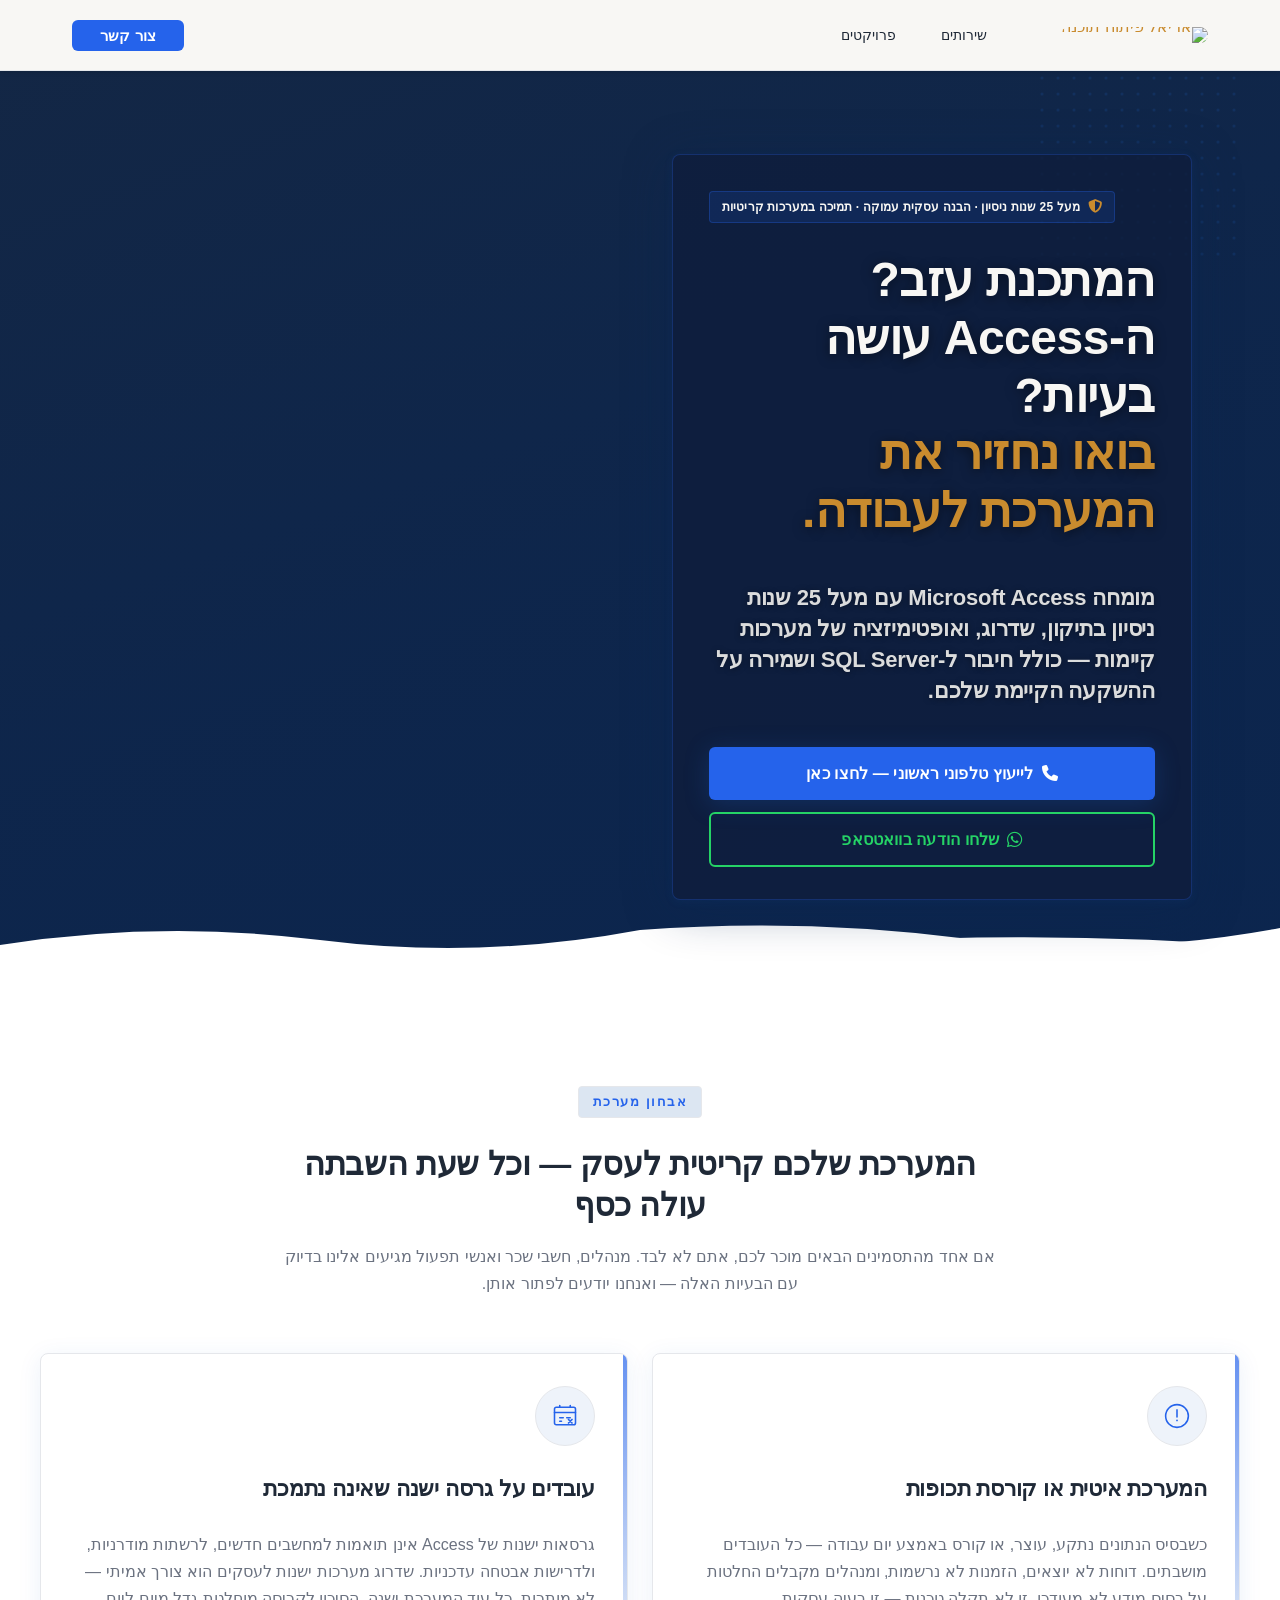
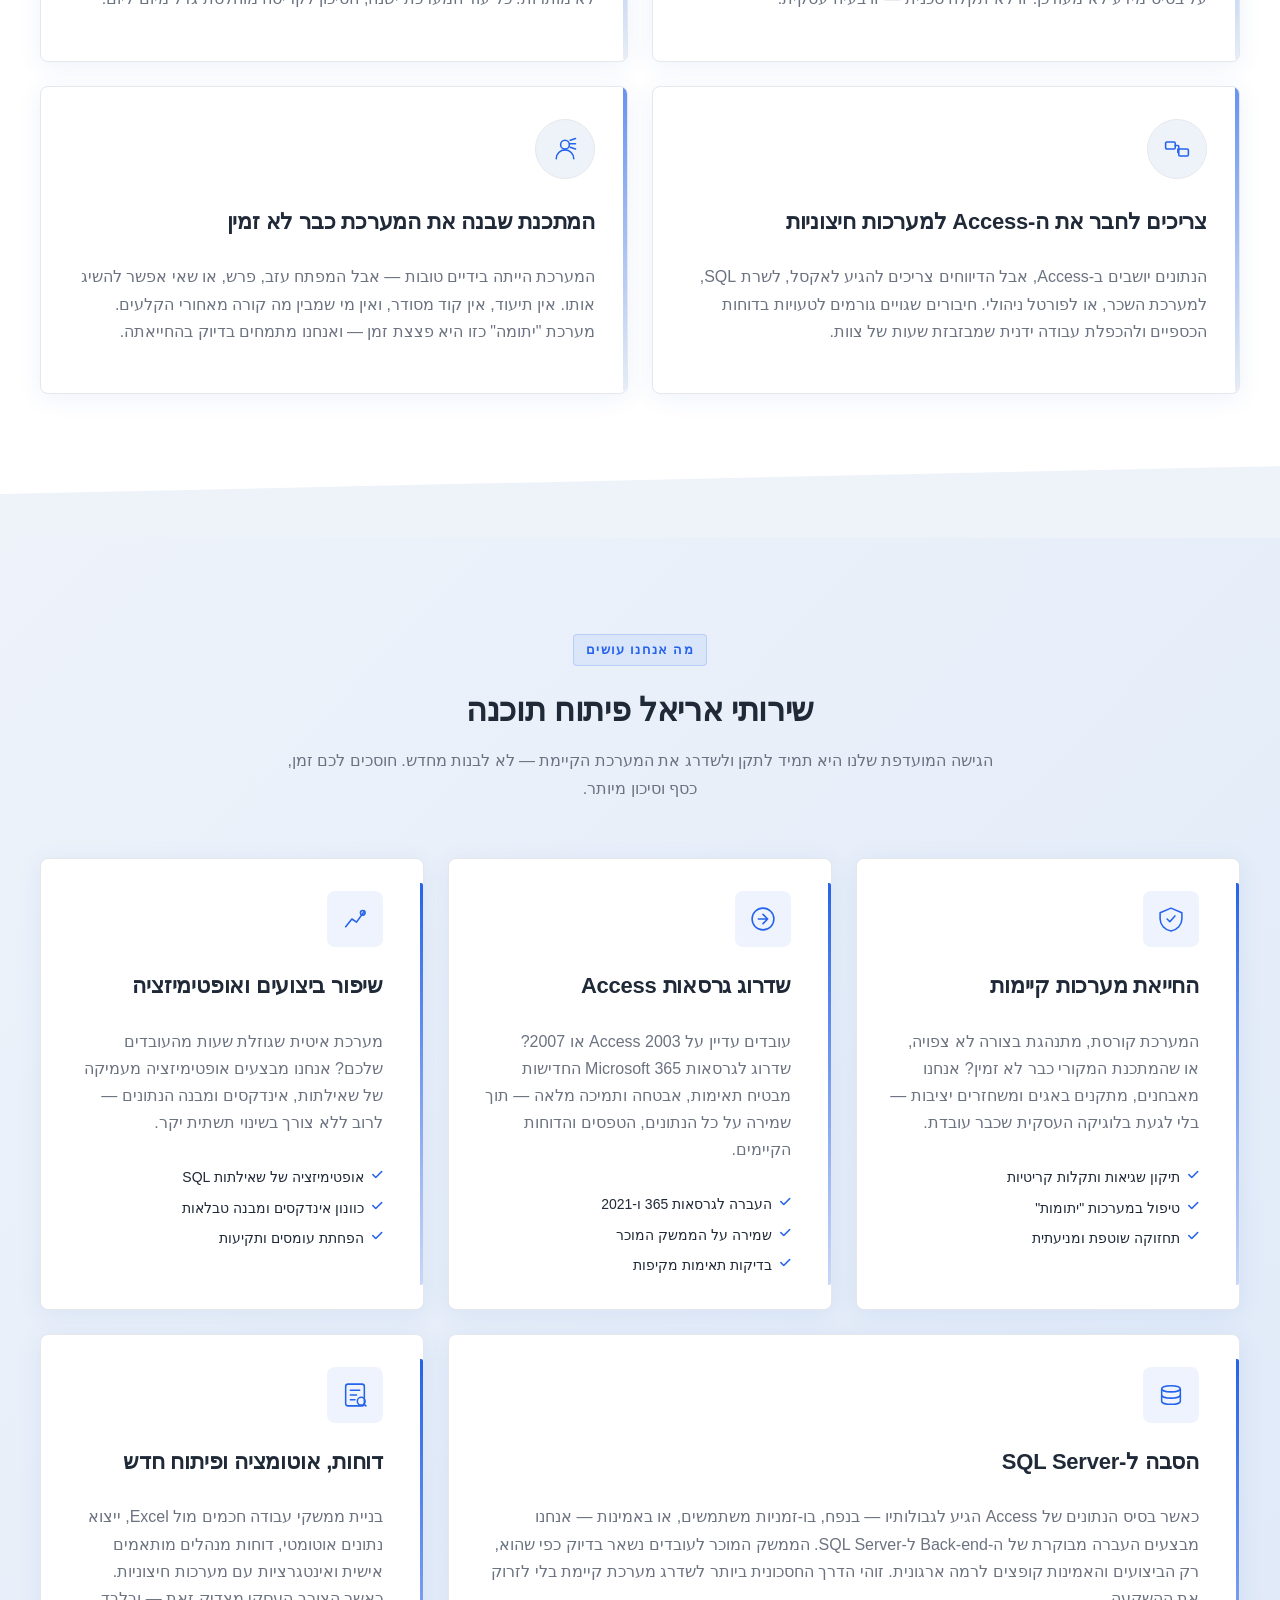
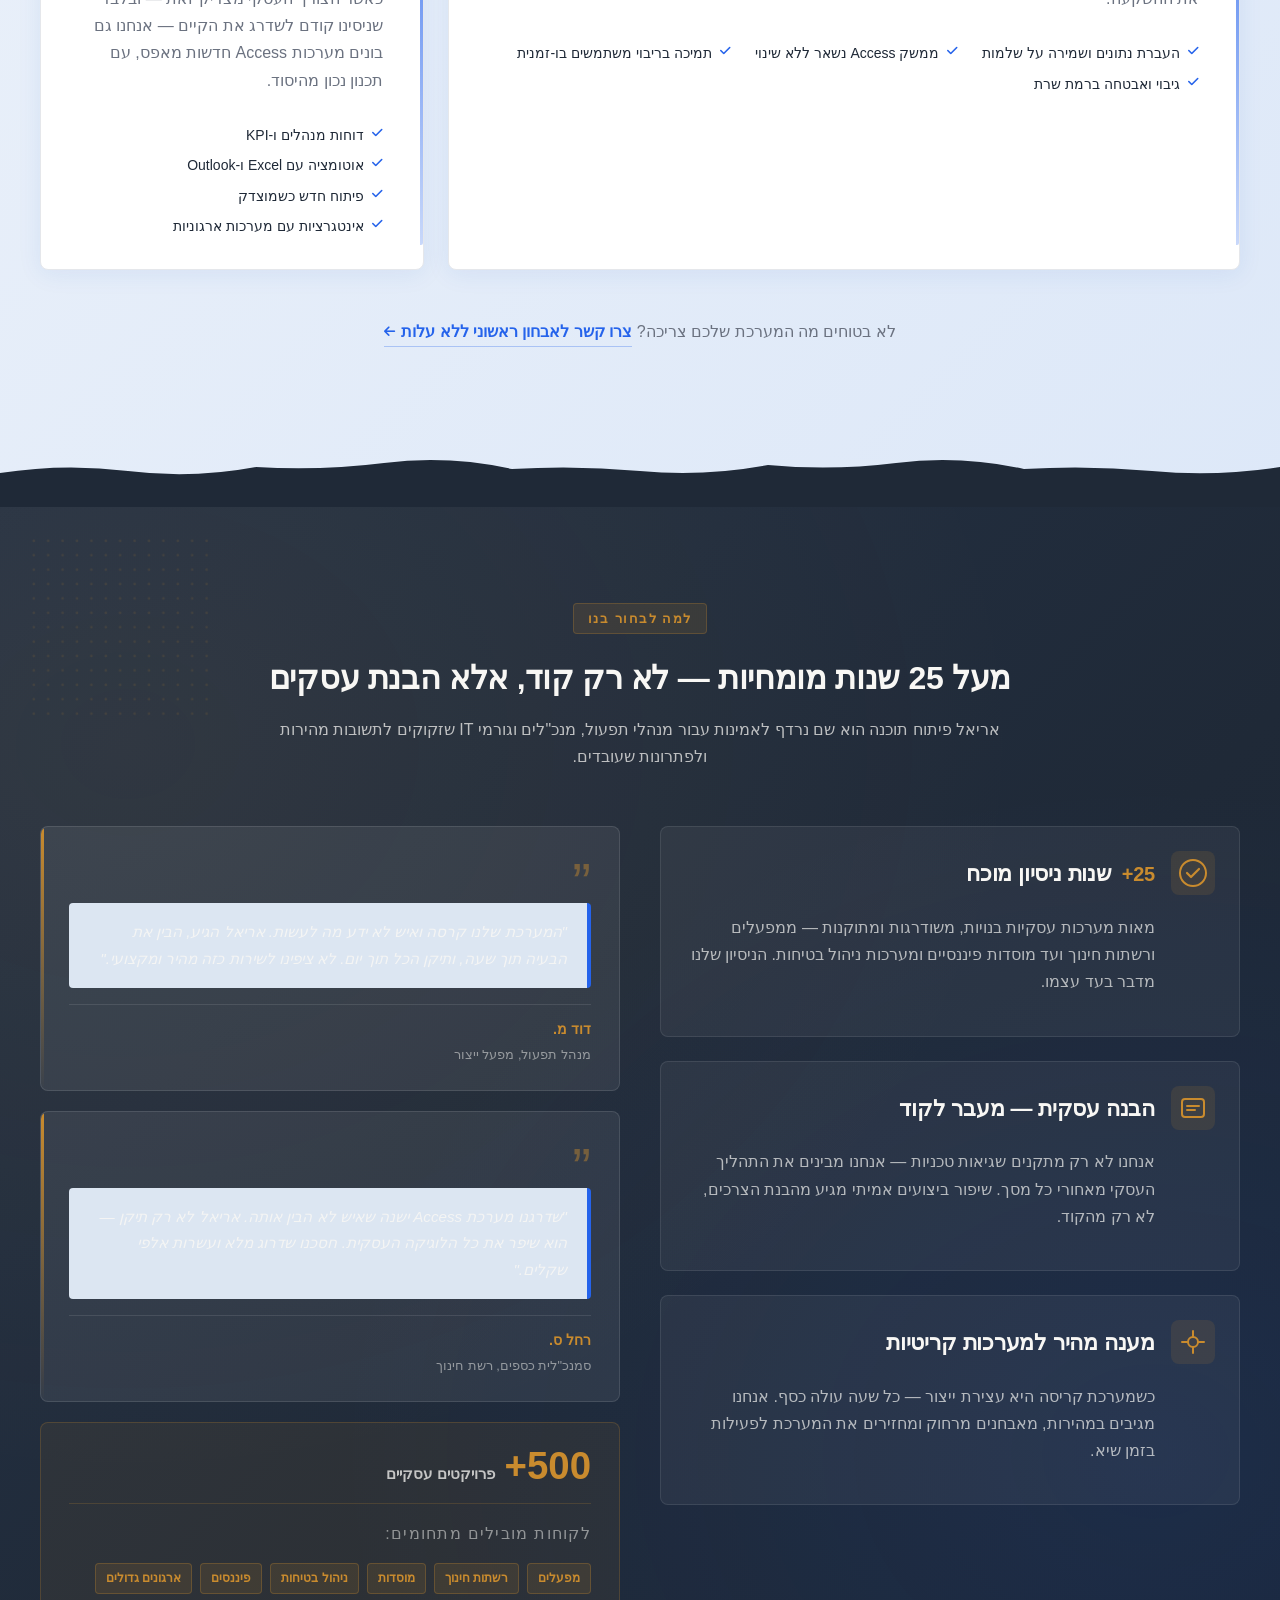
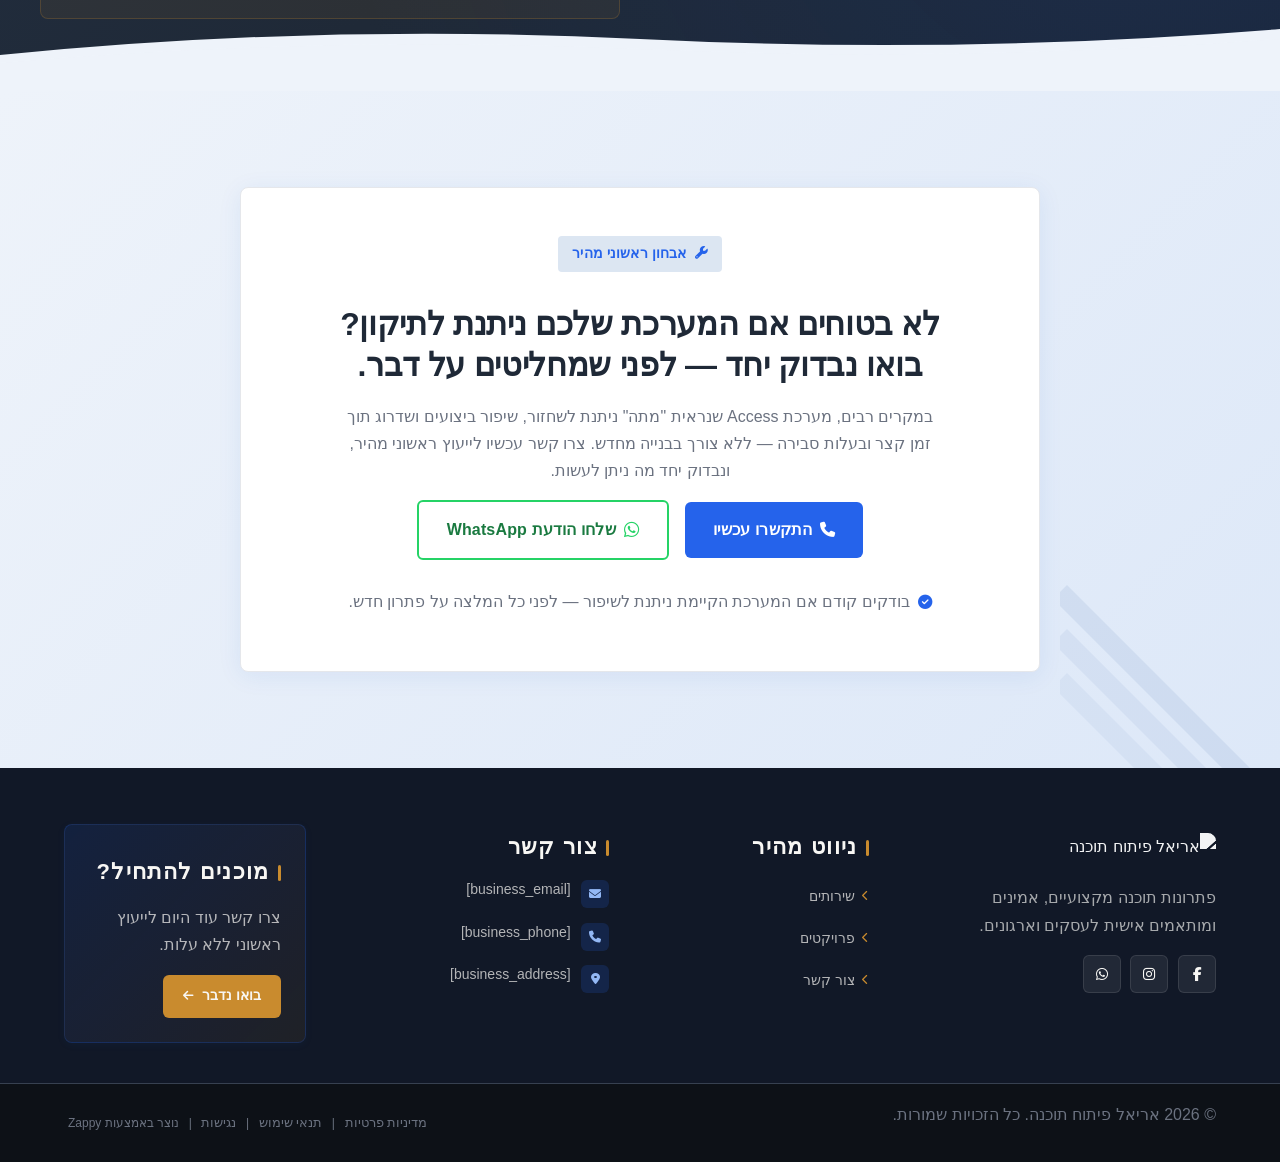
==== index.html @ 17f5c0f6 "Background sync: Progressive GitHub Sync" ====
<!DOCTYPE html>
<html lang="he" dir="rtl">
<head>
    <meta charset="UTF-8">
    <meta name="viewport" content="width=device-width, initial-scale=1.0">
    <meta name="robots" content="index, follow">
    <title>אריאל פיתוח תוכנה — אריאל פיתוח תוכנה</title>
    <meta name="description" content="מעל 25 שנות ניסיון בבניית, תיקון ושדרוג מערכות מסדי נתונים עסקיים. מומחי Microsoft Access שיחזירו את המערכת הקריטית שלך לפעולה מלאה — במהירות ובמחיר שמשתלם.">
    <meta name="keywords" content="אריאל פיתוח תוכנה, תיקון באגים במערכות תוכנה, שדרוג מערכות ישנות לעסקים, מומחה Microsoft Access, מסדי נתונים עסקיים">
    
    <!-- Favicons -->
    <link rel="icon" type="image/x-icon" href="/assets/favicon.ico">
    <link rel="icon" type="image/png" sizes="16x16" href="/assets/favicon-16x16.png">
    <link rel="icon" type="image/png" sizes="32x32" href="/assets/favicon-32x32.png">
    <link rel="icon" type="image/png" sizes="48x48" href="/assets/favicon-48x48.png">
    <link rel="icon" type="image/png" sizes="192x192" href="/assets/favicon-192x192.png">
    <link rel="icon" type="image/png" sizes="512x512" href="/assets/favicon-512x512.png">
    <link rel="apple-touch-icon" href="/assets/apple-touch-icon.png">
    <!-- Zappy Analytics -->
<script>
(function() {
  'use strict';
  
  // Configuration
  var config = {
    websiteId: 'd20a5116-2fca-4c94-b423-ea7449a1a720',
    apiUrl: 'https://api.zappy5.com/api/analytics/track',
    sessionDuration: 30 * 60 * 1000, // 30 minutes
    visitorDuration: 30 * 24 * 60 * 60 * 1000, // 30 days
    trackPageViews: true,
    trackClicks: true,
    trackFormSubmissions: true
  };
  
  // Generate or retrieve persistent visitor ID (30 days)
  function getVisitorId() {
    var visitorKey = 'zappy_visitor_' + config.websiteId;
    var visitor = null;
    
    try {
      visitor = localStorage.getItem(visitorKey);
      if (visitor) {
        var visitorData = JSON.parse(visitor);
        var now = Date.now();
        
        // Check if visitor ID is still valid (30 days)
        if (now - visitorData.created < config.visitorDuration) {
          // Update last seen timestamp
          visitorData.lastSeen = now;
          localStorage.setItem(visitorKey, JSON.stringify(visitorData));
          return visitorData.id;
        }
      }
    } catch (e) {
      console.warn('Zappy Analytics: LocalStorage not available');
    }
    
    // Generate new visitor ID
    var newVisitorId = 'zv_' + Date.now() + '_' + Math.random().toString(36).substr(2, 9);
    
    try {
      localStorage.setItem(visitorKey, JSON.stringify({
        id: newVisitorId,
        created: Date.now(),
        lastSeen: Date.now()
      }));
    } catch (e) {
      // Continue without local storage
    }
    
    return newVisitorId;
  }
  
  // Generate or retrieve session ID (30 minutes)
  function getSessionId() {
    var sessionKey = 'zappy_session_' + config.websiteId;
    var session = null;
    
    try {
      session = sessionStorage.getItem(sessionKey);
      if (session) {
        var sessionData = JSON.parse(session);
        var now = Date.now();
        
        // Check if session is still valid
        if (now - sessionData.timestamp < config.sessionDuration) {
          // Update timestamp
          sessionData.timestamp = now;
          sessionStorage.setItem(sessionKey, JSON.stringify(sessionData));
          return sessionData.id;
        }
      }
    } catch (e) {
      console.warn('Zappy Analytics: SessionStorage not available');
    }
    
    // Generate new session ID
    var newSessionId = 'zs_' + Date.now() + '_' + Math.random().toString(36).substr(2, 9);
    
    try {
      sessionStorage.setItem(sessionKey, JSON.stringify({
        id: newSessionId,
        timestamp: Date.now()
      }));
    } catch (e) {
      // Continue without session storage
    }
    
    return newSessionId;
  }
  
  var visitorId = getVisitorId();
  var sessionId = getSessionId();
  
  // Track an event
  function trackEvent(eventType, data) {
    data = data || {};
    
    var eventData = {
      website_id: config.websiteId,
      event_type: eventType,
      page_path: window.location.pathname,
      referrer: document.referrer || 'direct',
      visitor_id: visitorId,
      session_id: sessionId,
      metadata: data
    };
    
    // Use sendBeacon if available (better for page unload events)
    if (navigator.sendBeacon) {
      var blob = new Blob([JSON.stringify(eventData)], { type: 'application/json' });
      navigator.sendBeacon(config.apiUrl, blob);
    } else {
      // Fallback to fetch
      fetch(config.apiUrl, {
        method: 'POST',
        headers: {
          'Content-Type': 'application/json'
        },
        body: JSON.stringify(eventData),
        keepalive: true
      }).catch(function(error) {
        console.warn('Zappy Analytics: Failed to track event', error);
      });
    }
  }
  
  // Track page view
  if (config.trackPageViews) {
    trackEvent('pageview', {
      title: document.title,
      url: window.location.href
    });
  }
  
  // Track clicks on important elements
  if (config.trackClicks) {
    document.addEventListener('click', function(e) {
      var target = e.target;
      
      // Track button clicks (counted as actions)
      if (target.tagName === 'BUTTON' || target.closest('button')) {
        var button = target.tagName === 'BUTTON' ? target : target.closest('button');
        trackEvent('click', {
          element: 'button',
          text: button.textContent.trim().substring(0, 100),
          id: button.id || null,
          class: button.className || null
        });
      }
      
      // Track link clicks (navigation - not counted as actions)
      else if (target.tagName === 'A' || target.closest('a')) {
        var link = target.tagName === 'A' ? target : target.closest('a');
        trackEvent('navigation', {
          element: 'link',
          text: link.textContent.trim().substring(0, 100),
          href: link.href,
          external: link.hostname !== window.location.hostname
        });
      }
    }, true);
  }
  
  // Track form submissions
  if (config.trackFormSubmissions) {
    document.addEventListener('submit', function(e) {
      var form = e.target;
      
      trackEvent('form_submit', {
        form_id: form.id || null,
        form_name: form.name || null,
        form_action: form.action || null,
        form_method: form.method || 'GET'
      });
    }, true);
  }
  
  // Track time on page (send on page unload)
  var pageLoadTime = Date.now();
  
  window.addEventListener('beforeunload', function() {
    var timeOnPage = Math.floor((Date.now() - pageLoadTime) / 1000); // in seconds
    
    trackEvent('page_unload', {
      time_on_page: timeOnPage,
      page_path: window.location.pathname
    });
  });
  
  // Expose tracking function globally for custom events
  window.zappyAnalytics = {
    track: trackEvent,
    getVisitorId: function() { return visitorId; },
    getSessionId: function() { return sessionId; }
  };
  
})();
</script>
<!-- End Zappy Analytics -->
    <meta property="og:title" content="אריאל פיתוח תוכנה — אריאל פיתוח תוכנה">
    <meta property="og:description" content="מעל 25 שנות ניסיון בבניית, תיקון ושדרוג מערכות מסדי נתונים עסקיים. מומחי Microsoft Access שיחזירו את המערכת הקריטית שלך לפעולה מלאה — במהירות ובמחיר שמשתלם.">
    <meta name="twitter:card" content="summary_large_image">
    <meta name="twitter:title" content="אריאל פיתוח תוכנה — אריאל פיתוח תוכנה">
    <meta name="twitter:description" content="מעל 25 שנות ניסיון בבניית, תיקון ושדרוג מערכות מסדי נתונים עסקיים. מומחי Microsoft Access שיחזירו את המערכת הקריטית שלך לפעולה מלאה — במהירות ובמחיר שמשתלם.">
    <meta property="og:type" content="website">
  <meta property="og:locale" content="he_IL">
  
  
  
  
  
  <link rel="stylesheet" href="https://cdnjs.cloudflare.com/ajax/libs/font-awesome/6.4.0/css/all.min.css">

    <!-- Favicons -->
    <link rel="icon" type="image/x-icon" href="/assets/favicon.ico">
    <link rel="icon" type="image/png" sizes="16x16" href="/assets/favicon-16x16.png">
    <link rel="icon" type="image/png" sizes="32x32" href="/assets/favicon-32x32.png">
    <link rel="icon" type="image/png" sizes="48x48" href="/assets/favicon-48x48.png">
    <link rel="icon" type="image/png" sizes="192x192" href="/assets/favicon-192x192.png">
    <link rel="icon" type="image/png" sizes="512x512" href="/assets/favicon-512x512.png">
    <link rel="apple-touch-icon" href="/assets/apple-touch-icon.png">
    <!-- Cookie Consent -->
    <link rel="stylesheet" href="https://cdn.jsdelivr.net/npm/vanilla-cookieconsent@3/dist/cookieconsent.css">
    <script src="https://cdn.jsdelivr.net/npm/vanilla-cookieconsent@3/dist/cookieconsent.umd.js"></script>
    <!-- Mickidum Accessibility Toolbar -->
    <script src="https://cdn.jsdelivr.net/gh/mickidum/acc_toolbar/acctoolbar/acctoolbar.min.js"></script>
    <link rel="stylesheet" href="/styles.css">

    <style id="zappy-dropdown-submenu-styles">
      /* ========== DESKTOP DROPDOWN SUBMENU STYLES ========== */
      /* Base styles for dropdown submenus - parent must be positioned */
      .nav-menu li:has(.sub-menu), nav li:has(.sub-menu), .navbar li:has(.sub-menu), #navMenu li:has(.sub-menu) { position: relative; }
      /* Submenu base - hidden by default */
      .nav-menu .sub-menu, nav .sub-menu, .navbar .sub-menu, #navMenu .sub-menu { display: block !important; position: absolute !important; top: 100%; left: 0; min-width: 220px; background: white; border-radius: 8px; box-shadow: 0 8px 25px rgba(0,0,0,0.15); padding: 8px 0; opacity: 0; visibility: hidden; transform: translateY(10px); transition: all 0.3s ease; z-index: 1000; list-style: none; pointer-events: none; }
      /* CRITICAL: Desktop hover styles to show dropdown */
      .nav-menu li:hover > .sub-menu, nav li:hover > .sub-menu, .navbar li:hover > .sub-menu, #navMenu li:hover > .sub-menu { opacity: 1 !important; visibility: visible !important; transform: translateY(0) !important; pointer-events: auto !important; }
      /* Submenu item styling */
      .sub-menu li { list-style: none; margin: 0; padding: 0; }
      .sub-menu a { display: block !important; padding: 10px 16px !important; color: var(--text-dark, #333) !important; font-weight: 500; text-decoration: none; white-space: nowrap; transition: background-color 0.2s; }
      .sub-menu .zappy-nav-child > a { padding-left: 28px !important; font-size: 0.9em !important; opacity: 0.85 !important; }
      [dir="rtl"] .sub-menu .zappy-nav-child > a, html[lang="he"] .sub-menu .zappy-nav-child > a, html[lang="ar"] .sub-menu .zappy-nav-child > a { padding-left: 10px !important; padding-right: 28px !important; }
      .sub-menu .zappy-nav-parent > a { font-weight: 600 !important; }
      .sub-menu a:hover { background-color: #f5f5f5; }
      /* RTL (Hebrew/Arabic) dropdown positioning */
      [dir="rtl"] .nav-menu .sub-menu, [dir="rtl"] nav .sub-menu, [dir="rtl"] .navbar .sub-menu, html[lang="he"] .nav-menu .sub-menu, html[lang="he"] nav .sub-menu, html[lang="he"] .navbar .sub-menu, html[lang="ar"] .nav-menu .sub-menu, html[lang="ar"] nav .sub-menu, html[lang="ar"] .navbar .sub-menu { left: auto !important; right: 0 !important; }
      /* Hide empty dropdown menus (exclude catalog sub-menus that use <a> children instead of <li>) */
      .sub-menu:empty, .sub-menu:not(:has(li:not(.zappy-hidden-menu-item))):not(:has(> a)), .sub-menu:not(:has(li)):not(:has(> a)) { display: none !important; opacity: 0 !important; visibility: hidden !important; pointer-events: none !important; }
      /* Desktop: show submenu on Menu Group hover */
      li:has(.menu-group-title):hover > .sub-menu { opacity: 1 !important; visibility: visible !important; transform: translateY(0) !important; pointer-events: auto !important; }
      /* Menu Group title styling */
      .nav-menu > li > .menu-group-title, #navMenu > li > .menu-group-title { display: inline-block; padding: 0.5rem 1rem; cursor: default; user-select: none; }
      
      /* ========== MOBILE SUBMENU STYLES ========== */
      @media (max-width: 768px) {
        .nav-menu .sub-menu, nav .sub-menu, .navbar .sub-menu, #navMenu .sub-menu { position: static !important; transform: none !important; box-shadow: none !important; background: transparent !important; max-height: 0; overflow: hidden; opacity: 0; visibility: hidden; transition: max-height 0.3s ease, opacity 0.3s ease; padding: 0 !important; border-radius: 0 !important; }
        .navbar .sub-menu.mobile-expanded, .nav-menu .sub-menu.mobile-expanded, #navMenu .sub-menu.mobile-expanded { max-height: none !important; overflow-y: visible !important; opacity: 1 !important; visibility: visible !important; padding: 8px 0 8px 16px !important; }
        [dir="rtl"] .sub-menu.mobile-expanded, html[lang="he"] .sub-menu.mobile-expanded { padding: 8px 16px 8px 0 !important; }
        /* Disable hover behavior on mobile */
        .nav-menu li:hover > .sub-menu, nav li:hover > .sub-menu, .navbar li:hover > .sub-menu, #navMenu li:hover > .sub-menu { opacity: 0; visibility: hidden; pointer-events: none; }
        .nav-menu li > .sub-menu.mobile-expanded, nav li > .sub-menu.mobile-expanded, .navbar li > .sub-menu.mobile-expanded, #navMenu li > .sub-menu.mobile-expanded { opacity: 1 !important; visibility: visible !important; pointer-events: auto !important; }
        .nav-menu li:has(.sub-menu), nav li:has(.sub-menu), .navbar li:has(.sub-menu), #navMenu li:has(.sub-menu) { display: flex !important; flex-wrap: wrap !important; align-items: center !important; position: relative !important; min-height: 44px !important; }
        .nav-menu li:has(.sub-menu) > a, nav li:has(.sub-menu) > a, .navbar li:has(.sub-menu) > a, #navMenu li:has(.sub-menu) > a { flex: 1 !important; min-width: 0 !important; }
        .nav-menu li:has(.sub-menu) > .menu-group-title, nav li:has(.sub-menu) > .menu-group-title, .navbar li:has(.sub-menu) > .menu-group-title, #navMenu li:has(.sub-menu) > .menu-group-title { flex: 1 !important; min-width: 0 !important; padding: 0 !important; line-height: inherit !important; }
        .nav-menu li:has(.sub-menu) > .sub-menu, nav li:has(.sub-menu) > .sub-menu, .navbar li:has(.sub-menu) > .sub-menu, #navMenu li:has(.sub-menu) > .sub-menu { flex-basis: 100% !important; width: 100% !important; }
        .nav-menu li:has(.sub-menu) > a [class*="chevron"], .nav-menu li:has(.sub-menu) > a [class*="arrow"], .nav-menu li:has(.sub-menu) > a .fa-chevron-down, .nav-menu li:has(.sub-menu) > a .fa-angle-down, nav li:has(.sub-menu) > a [class*="chevron"], nav li:has(.sub-menu) > a [class*="arrow"], #navMenu li:has(.sub-menu) > a [class*="chevron"], #navMenu li:has(.sub-menu) > a [class*="arrow"] { display: none !important; visibility: hidden !important; }
        .mobile-submenu-toggle { display: flex !important; align-items: center !important; justify-content: center !important; width: 44px !important; height: auto !important; background: transparent !important; border: none !important; cursor: pointer !important; color: var(--text-dark) !important; position: static !important; flex-shrink: 0 !important; align-self: stretch !important; z-index: 2 !important; padding: 0 !important; margin: 0 !important; }
        .mobile-submenu-toggle::after { content: '' !important; width: 0 !important; height: 0 !important; border-left: 6px solid transparent !important; border-right: 6px solid transparent !important; border-top: 7px solid currentColor !important; transition: transform 0.3s ease !important; }
        .mobile-submenu-toggle.expanded::after { transform: rotate(180deg) !important; }
        .sub-menu a { padding: 10px 0 !important; display: block !important; color: var(--text-dark) !important; white-space: normal !important; }
        .sub-menu .zappy-nav-child > a { padding-left: 28px !important; font-size: 0.9em !important; opacity: 0.85 !important; }
        [dir="rtl"] .sub-menu .zappy-nav-child > a, html[lang="he"] .sub-menu .zappy-nav-child > a, html[lang="ar"] .sub-menu .zappy-nav-child > a { padding-left: 0 !important; padding-right: 28px !important; }
        .sub-menu .zappy-nav-parent > a { font-weight: 600 !important; }
        .nav-menu.active, #navMenu.active { max-width: 100vw !important; overflow-x: hidden !important; box-sizing: border-box !important; }
        .navbar .sub-menu li a, nav.navbar .sub-menu li a, .zappy-products-dropdown .sub-menu a { color: var(--text-dark) !important; }
      }
      @media (min-width: 769px) { .mobile-submenu-toggle { display: none !important; } }
    </style>

    <style id="zappy-widget-visibility">
      #mic-access-tool-general-button, .mic-access-tool-general-button,
      #mic-init-access-tool .mic-access-tool-general-button, #mic-init-access-tool #mic-access-tool-general-button,
      ._access-icon, #mic-access-tool-box, .mic-access-tool-box,
      #mic-init-access-tool #mic-access-tool-box, div[id*="mic-access-tool-box"], ._access-menu {
        display: none !important; visibility: hidden !important; opacity: 0 !important; pointer-events: none !important;
      }
    </style>
</head>
<body>

  <nav class="navbar" dir="rtl">
  <button class="mobile-toggle" id="mobileToggle" aria-label="Menu">
    <svg class="hamburger-icon" width="24" height="24" viewBox="0 0 24 24" fill="none">
      <path d="M3 12h18M3 6h18M3 18h18" stroke="currentColor" stroke-width="2" stroke-linecap="round"></path>
    </svg>
    <svg class="close-icon" width="24" height="24" viewBox="0 0 24 24" fill="none" style="display: none;">
      <path d="M18 6L6 18M6 6l12 12" stroke="currentColor" stroke-width="2" stroke-linecap="round"></path>
    </svg>
  </button>

  <button class="phone-header-btn" data-phone="[business_phone]" aria-label="Call">
    <svg width="20" height="20" viewBox="0 0 24 24" fill="currentColor">
      <path d="M22 16.92v3a2 2 0 0 1-2.18 2 19.79 19.79 0 0 1-8.63-3.07 19.5 19.5 0 0 1-6-6 19.79 19.79 0 0 1-3.07-8.67A2 2 0 0 1 4.11 2h3a2 2 0 0 1 2 1.72 12.84 12.84 0 0 0 .7 2.81 2 2 0 0 1-.45 2.11L8.09 9.91a16 16 0 0 0 6 6l1.27-1.27a2 2 0 0 1 2.11-.45 12.84 12.84 0 0 0 2.81.7A2 2 0 0 1 22 16.92z"></path>
    </svg>
  </button>

  <div class="nav-container">
    <div class="nav-right-group"><div class="nav-brand">
      <a href="/" class="logo-link">
        <img src="/assets/logo.webp" alt="אריאל פיתוח תוכנה" class="logo">
      </a>
    </div><ul class="nav-menu" id="navMenu"><li><a href="/services">שירותים</a></li><li><a href="/projects">פרויקטים</a></li></ul></div>

    

    <div class="nav-cta-container">
      <a href="/contact" class="nav-cta-btn">צור קשר</a>
    </div>
  </div>
</nav>
<script>

// Navbar Mobile Menu Toggle and Contrast Fix
(function() {
  // Use 'load' event instead of 'DOMContentLoaded' to ensure we run AFTER all other scripts
  window.addEventListener('load', function() {
    
    // FIX MOBILE BUTTON CONTRAST
    // Detect navbar background color and apply contrasting color to mobile buttons
    const navbar = document.querySelector('.navbar, nav, header');
    if (!navbar) {
      console.log('[Navbar] Navbar element not found');
      return;
    }
    
    // DECLARE VARIABLES EARLY to avoid Temporal Dead Zone errors
    // These are used in multiple places below
    let mobileToggle = document.getElementById('mobileToggle') ||
                       document.querySelector('.mobile-toggle') ||
                       document.querySelector('.hamburger') ||
                       document.querySelector('.hamburger-menu') ||
                       document.querySelector('.menu-toggle') ||
                       document.querySelector('.burger-menu') ||
                       document.querySelector('[aria-label="Menu"]') ||
                       document.querySelector('[aria-label="תפריט"]');
    
    const phoneBtn = document.querySelector('.phone-header-btn');
    
    const computedStyle = window.getComputedStyle(navbar);
    let bgColor = computedStyle.backgroundColor;
    
    console.log('[Navbar] Initial navbar background:', bgColor);
    
    // Check if background is transparent or rgba with 0 alpha
    const isTransparent = bgColor === 'transparent' || 
                         bgColor === 'rgba(0, 0, 0, 0)' ||
                         (bgColor.startsWith('rgba') && bgColor.includes(', 0)'));
    
    if (isTransparent) {
      // Check for background-image or gradient
      const bgImage = computedStyle.backgroundImage;
      if (bgImage && bgImage !== 'none') {
        console.log('[Navbar] Navbar has background image/gradient, using dark text');
        bgColor = 'rgb(240, 240, 240)'; // Assume light background
      } else {
        // Transparent navbar - check body background
        const bodyBg = window.getComputedStyle(document.body).backgroundColor;
        console.log('[Navbar] Navbar transparent, using body background:', bodyBg);
        bgColor = bodyBg;
      }
    }
    
    // Calculate luminance to determine if background is light or dark
    const rgb = bgColor.match(/\d+/g);
    if (rgb && rgb.length >= 3) {
      const r = parseInt(rgb[0]);
      const g = parseInt(rgb[1]);
      const b = parseInt(rgb[2]);
      const luminance = (0.299 * r + 0.587 * g + 0.114 * b) / 255;
      
      // Mobile button colors are set by Claude's AI-generated CSS (same as .nav-menu a)
      // No dynamic color overrides needed - colors come from the generated navbar CSS
      console.log('[Navbar] Mobile button colors preserved from Claude CSS (luminance:', luminance.toFixed(2) + ')');
      
      // FIX ICON SIZES - Ensure SVGs are properly sized and visible
      // INJECT CRITICAL CSS TO OVERRIDE ANY CONFLICTING RULES
      const criticalCSS = document.createElement('style');
      criticalCSS.id = 'zappy-mobile-nav-fix';
      const htmlLang = document.documentElement.lang || 'en';
      const htmlDir = document.documentElement.dir || 'ltr';
      // Check both dir attribute AND lang for RTL detection
      // dir="rtl" is the most reliable indicator
      const isRTL = htmlDir === 'rtl' || htmlLang === 'he' || htmlLang === 'ar';
      
      criticalCSS.textContent = `
        /* Hide mobile buttons on desktop, show only on mobile */
        @media (min-width: 769px) {
          .mobile-toggle,
          .phone-header-btn {
            display: none !important;
          }
        }
        
        /* Show and position mobile buttons correctly on mobile */
        @media (max-width: 768px) {
          .mobile-toggle,
          .phone-header-btn {
            position: absolute !important;
            top: 50% !important;
            transform: translateY(-50%) !important;
            z-index: 1001 !important;
            display: flex !important;
            align-items: center !important;
            justify-content: center !important;
            width: 36px !important;
            height: 36px !important;
            border-radius: 50% !important;
            border: none !important;
            cursor: pointer !important;
            padding: 6px !important;
            background: none !important;
            color: var(--nav-text, var(--text-dark)) !important;
          }
          
          /* LTR positioning (default): hamburger LEFT, phone RIGHT */
          html:not([dir="rtl"]):not([lang="he"]):not([lang="ar"]) .mobile-toggle,
          html[dir="ltr"] .mobile-toggle {
            left: 12px !important;
            right: auto !important;
          }
          html:not([dir="rtl"]):not([lang="he"]):not([lang="ar"]) .phone-header-btn,
          html[dir="ltr"] .phone-header-btn {
            right: 12px !important;
            left: auto !important;
          }
          
          /* RTL positioning: hamburger RIGHT, phone LEFT */
          html[dir="rtl"] .mobile-toggle,
          html[lang="he"] .mobile-toggle,
          html[lang="ar"] .mobile-toggle {
            right: 12px !important;
            left: auto !important;
          }
          html[dir="rtl"] .phone-header-btn,
          html[lang="he"] .phone-header-btn,
          html[lang="ar"] .phone-header-btn {
            left: 12px !important;
            right: auto !important;
          }
          
          /* CRITICAL: Ensure nav-container has min-height on mobile */
          /* All children are positioned absolutely/fixed on mobile, so height:auto collapses to 0 */
          .nav-container {
            min-height: 70px !important;
            position: relative !important;
          }
          
          /* Ensure SVG icons are properly sized and inherit color */
          .mobile-toggle svg,
          .phone-header-btn svg {
            width: 24px !important;
            height: 24px !important;
            /* Don't force display - let JavaScript control hamburger/close toggle */
          }
          
          /* Reset nav-cta-container on mobile - remove desktop box-shadow/padding */
          /* that creates a visible ghost box when CTA button is hidden */
          .nav-cta-container {
            box-shadow: none !important;
            padding: 0 !important;
          }
          
          /* Hide nav-cta-container entirely on mobile when there's no lang-switcher */
          /* (only the CTA button is inside, and it's hidden on mobile) */
          .nav-cta-container:not(:has(.lang-switcher)) {
            display: none !important;
          }
          
          /* CRITICAL: Prevent hero image fade gradient from bleeding over headline text */
          /* The .image-fade-gradient has bottom: -30px (extends below parent) */
          /* On mobile stacked layout, this overlaps the h1 text below the image */
          .hero-image-column {
            overflow: hidden !important;
          }
          .image-fade-gradient {
            bottom: 0 !important;
          }
          
          /* Hide desktop language switcher on mobile - hamburger menu handles it */
          /* High specificity to override stored CSS */
          .lang-switcher,
          .nav-cta-container .lang-switcher,
          .nav-container .lang-switcher,
          .navbar .lang-switcher,
          .navbar .nav-cta-container .lang-switcher {
            display: none !important;
          }
        }
      `;
      
      // Remove existing fix if present and inject new one
      const existing = document.getElementById('zappy-mobile-nav-fix');
      if (existing) existing.remove();
      document.head.appendChild(criticalCSS);
      
      console.log('[Navbar] Critical CSS injected for mobile nav positioning');
      
      // ONLY apply inline positioning styles on mobile viewport
      // On desktop, the CSS handles hiding these buttons with display: none
      // Inline styles were breaking desktop layout by overriding CSS
      const isMobileViewport = window.innerWidth <= 768;
      
      if (mobileToggle) {
        // Icon sizing applies to all viewports for consistency
        const hamburgerIcon = mobileToggle.querySelector('.hamburger-icon');
        const closeIcon = mobileToggle.querySelector('.close-icon');
        
        if (hamburgerIcon) {
          hamburgerIcon.style.setProperty('width', '24px', 'important');
          hamburgerIcon.style.setProperty('height', '24px', 'important');
          hamburgerIcon.style.setProperty('display', 'block', 'important'); // Show hamburger by default
        }
        if (closeIcon) {
          closeIcon.style.setProperty('width', '24px', 'important');
          closeIcon.style.setProperty('height', '24px', 'important');
          closeIcon.style.setProperty('display', 'none', 'important'); // Hide close icon by default
        }
        
        // ONLY set positioning inline styles on mobile
        if (isMobileViewport) {
          mobileToggle.style.setProperty('position', 'absolute', 'important');
          mobileToggle.style.setProperty('top', '50%', 'important');
          mobileToggle.style.setProperty('transform', 'translateY(-50%)', 'important');
          mobileToggle.style.setProperty('z-index', '1001', 'important');
          
          // Clear any inline left/right so CSS can take over based on html[dir]
          mobileToggle.style.removeProperty('left');
          mobileToggle.style.removeProperty('right');
          
          console.log('[Navbar] Mobile toggle positioning applied (mobile viewport)');
        } else {
          // On desktop, clear any positioning styles to let CSS handle it
          mobileToggle.style.removeProperty('position');
          mobileToggle.style.removeProperty('top');
          mobileToggle.style.removeProperty('transform');
          mobileToggle.style.removeProperty('z-index');
          mobileToggle.style.removeProperty('left');
          mobileToggle.style.removeProperty('right');
          console.log('[Navbar] Desktop viewport - cleared mobile toggle inline positioning');
        }
      }
      
      if (phoneBtn) {
        // Icon sizing applies to all viewports
        const phoneIcon = phoneBtn.querySelector('svg');
        if (phoneIcon) {
          phoneIcon.style.width = '24px';
          phoneIcon.style.height = '24px';
          phoneIcon.setAttribute('width', '24');
          phoneIcon.setAttribute('height', '24');
        }
        
        // ONLY set positioning inline styles on mobile
        if (isMobileViewport) {
          phoneBtn.style.setProperty('position', 'absolute', 'important');
          phoneBtn.style.setProperty('top', '50%', 'important');
          phoneBtn.style.setProperty('transform', 'translateY(-50%)', 'important');
          phoneBtn.style.setProperty('z-index', '1001', 'important');
          
          // Clear any inline left/right so CSS can take over based on html[dir]
          phoneBtn.style.removeProperty('left');
          phoneBtn.style.removeProperty('right');
          
          console.log('[Navbar] Phone button positioning applied (mobile viewport)');
        } else {
          // On desktop, clear any positioning styles to let CSS handle it
          phoneBtn.style.removeProperty('position');
          phoneBtn.style.removeProperty('top');
          phoneBtn.style.removeProperty('transform');
          phoneBtn.style.removeProperty('z-index');
          phoneBtn.style.removeProperty('left');
          phoneBtn.style.removeProperty('right');
          console.log('[Navbar] Desktop viewport - cleared phone button inline positioning');
        }
      }
    } else {
      console.log('[Navbar] Could not parse background color:', bgColor);
    }
    
    // MOBILE MENU TOGGLE
    // Re-query in case DOM changed (mobileToggle already declared at top of function)
    mobileToggle = document.getElementById('mobileToggle') ||
                   document.querySelector('.mobile-toggle') ||
                   document.querySelector('.hamburger') ||
                   document.querySelector('.hamburger-menu') ||
                   document.querySelector('.menu-toggle') ||
                   document.querySelector('.burger-menu') ||
                   document.querySelector('[aria-label="Menu"]') ||
                   document.querySelector('[aria-label="תפריט"]');
    
    // EXPANDED SEARCH: Find nav menu by ID or class
    const navMenu = document.getElementById('navMenu') ||
                  document.querySelector('.nav-menu') ||
                  document.querySelector('.nav-links') ||
                  document.querySelector('nav ul:not(.submenu)');
    
    if (!mobileToggle || !navMenu) {
      console.log('[Navbar] Mobile toggle or menu not found:', { toggle: !!mobileToggle, menu: !!navMenu });
      return;
    }
    
    // Ensure navMenu has ID for CSS targeting
    if (!navMenu.id) {
      navMenu.id = 'navMenu';
    }
    
    console.log('[Navbar] Initializing mobile menu...');
    
    // Remove any existing event listeners by cloning the button
    const newToggle = mobileToggle.cloneNode(true);
    mobileToggle.parentNode.replaceChild(newToggle, mobileToggle);
    
    // Toggle menu on button click - use newToggle now
    newToggle.addEventListener('click', function(e) {
      e.preventDefault();
      e.stopPropagation();
      
      const hamburgerIcon = this.querySelector('.hamburger-icon');
      const closeIcon = this.querySelector('.close-icon');
      const isActive = navMenu.classList.contains('active');
      
      if (isActive) {
        // Close menu
        navMenu.classList.remove('active');
        if (hamburgerIcon) hamburgerIcon.style.setProperty('display', 'block', 'important');
        if (closeIcon) closeIcon.style.setProperty('display', 'none', 'important');
        document.body.style.overflow = '';
        console.log('[Navbar] Menu closed');
      } else {
        // Open menu
        navMenu.classList.add('active');
        if (hamburgerIcon) hamburgerIcon.style.setProperty('display', 'none', 'important');
        if (closeIcon) closeIcon.style.setProperty('display', 'block', 'important');
        document.body.style.overflow = 'hidden';
        console.log('[Navbar] Menu opened');
      }
    });
    
    // Close menu when clicking nav links (but NOT dropdown toggles)
    const navLinks = navMenu.querySelectorAll('a');
    navLinks.forEach(function(link) {
      link.addEventListener('click', function() {
        // Don't close if it's a dropdown child (unless it's a real navigation link)
        if (this.getAttribute('href') === '#') return;
        
        const hamburgerIcon = newToggle.querySelector('.hamburger-icon');
        const closeIcon = newToggle.querySelector('.close-icon');
        
        navMenu.classList.remove('active');
        if (hamburgerIcon) hamburgerIcon.style.setProperty('display', 'block', 'important');
        if (closeIcon) closeIcon.style.setProperty('display', 'none', 'important');
        document.body.style.overflow = '';
        console.log('[Navbar] Menu closed (link clicked)');
      });
    });
    
    // DROPDOWN MENU TOGGLE (for mobile and touch devices)
    var dropdownToggles = navMenu.querySelectorAll('.dropdown-toggle');
    dropdownToggles.forEach(function(toggle) {
      toggle.addEventListener('click', function(e) {
        e.preventDefault();
        e.stopPropagation();
        var parent = this.closest('.nav-dropdown');
        if (!parent) return;
        
        // Close other open dropdowns at the same level
        var siblings = parent.parentNode.querySelectorAll('.nav-dropdown.open');
        siblings.forEach(function(sib) {
          if (sib !== parent) sib.classList.remove('open');
        });
        
        parent.classList.toggle('open');
        console.log('[Navbar] Dropdown toggled:', parent.classList.contains('open') ? 'open' : 'closed');
      });
    });
    
    // Close dropdowns when clicking outside
    document.addEventListener('click', function(e) {
      if (!e.target.closest('.nav-dropdown')) {
        var openDropdowns = document.querySelectorAll('.nav-dropdown.open');
        openDropdowns.forEach(function(dd) { dd.classList.remove('open'); });
      }
    });
    
    console.log('[Navbar] Dropdown handlers initialized for ' + dropdownToggles.length + ' dropdowns');
    
    // Phone button functionality (phoneBtn already declared at top of function)
    if (phoneBtn) {
      phoneBtn.addEventListener('click', function() {
        // Get phone number from placeholder in page or use default
        const phoneLinks = document.querySelectorAll('a[href^="tel:"]');
        const phoneNumber = phoneLinks.length > 0 
          ? phoneLinks[0].getAttribute('href').replace('tel:', '')
          : '[business_phone]';
        
        window.location.href = 'tel:' + phoneNumber;
        console.log('[Navbar] Phone button clicked');
      });
    }
    
    console.log('[Navbar] Mobile menu initialized successfully');
    
    // === WHATSAPP BUTTON VISIBILITY FIX ===
    // Ensure WhatsApp floating button is hidden on desktop and visible on mobile
    // IMPORTANT: Only target the floating button by its class, NOT generic wa.me links
    const handleWhatsAppVisibility = function() {
      const whatsappBtn = document.querySelector('.whatsapp-float');
      if (whatsappBtn) {
        const isDesktop = window.innerWidth >= 769;
        if (isDesktop) {
          whatsappBtn.style.setProperty('display', 'none', 'important');
          whatsappBtn.style.setProperty('visibility', 'hidden', 'important');
          whatsappBtn.style.setProperty('opacity', '0', 'important');
          whatsappBtn.style.setProperty('pointer-events', 'none', 'important');
          console.log('[WhatsApp] Button hidden on desktop');
        } else {
          whatsappBtn.style.removeProperty('display');
          whatsappBtn.style.removeProperty('visibility');
          whatsappBtn.style.removeProperty('opacity');
          whatsappBtn.style.removeProperty('pointer-events');
          console.log('[WhatsApp] Button visible on mobile');
        }
      }
    };
    
    // Run on load
    handleWhatsAppVisibility();
    
    // Run on resize with debouncing
    let resizeTimer;
    window.addEventListener('resize', function() {
      clearTimeout(resizeTimer);
      resizeTimer = setTimeout(handleWhatsAppVisibility, 100);
    });
  });
})();

</script>
  
  <main>
    <section class="index-hero-section" data-layout-spec="בית-hero" dir="rtl" data-hero-type="fullscreen-scrim">
  <!-- Background Image -->
  <div class="index-hero-bg">
    <img data-hero-bg="true" data-placeholder="index-hero-image-1" data-context="A realistic, muted-tone business operations environment: a professional office or factory administration room with a computer workstation showing a database management interface on screen. The scene includes an organized desk with documents, a monitor displaying data tables or forms, and a calm institutional atmosphere. The color palette is muted blue-gray and neutral, suitable for a dark overlay. No people, no close-up tech clichés, wide angle, depth of field, photorealistic." width="1200" height="700" src="/assets/site-index-hero-image-1.webp" alt="סביבת עבודה עסקית עם תחנת מחשב ומסד נתונים">
  </div>

  <!-- Scrim Overlay -->
  <div class="index-hero-scrim" aria-hidden="true"></div>

  <!-- Dotted Grid Decorative Motif -->
  <svg class="index-hero-dots" aria-hidden="true" data-no-icon-edit="true" viewBox="0 0 200 200" xmlns="http://www.w3.org/2000/svg">
    <defs>
      <pattern id="heroDotsPattern" x="0" y="0" width="16" height="16" patternUnits="userSpaceOnUse">
        <circle cx="2" cy="2" r="1.5" fill="#1E5FBE" opacity="0.18"></circle>
      </pattern>
    </defs>
    <rect width="200" height="200" fill="url(#heroDotsPattern)"></rect>
  </svg>

  <!-- Content Container -->
  <div class="index-hero-container">
    <!-- Overlay Card -->
    <article class="index-hero-card">
      <!-- Trust Badge -->
      <div class="index-hero-trust-badge">
        <i class="fa fa-shield-alt" aria-hidden="true"></i>
        <span>מעל 25 שנות ניסיון · הבנה עסקית עמוקה · תמיכה במערכות קריטיות</span>
      </div>

      <!-- Main Headline -->
      <h1 class="index-hero-h1">המתכנת עזב?<br>ה-Access עושה בעיות?<br><span class="index-hero-accent">בואו נחזיר את המערכת לעבודה.</span></h1>

      <!-- Supporting Subtitle -->
      <h3 class="index-hero-subtitle">מומחה Microsoft Access עם מעל 25 שנות ניסיון בתיקון, שדרוג, ואופטימיזציה של מערכות קיימות — כולל חיבור ל-SQL Server ושמירה על ההשקעה הקיימת שלכם.</h3>

      <!-- CTA Buttons -->
      <div class="index-hero-ctas">
        <a href="tel:[business_phone]" class="index-hero-btn-primary">
          <i class="fa fa-phone" aria-hidden="true"></i>
          לייעוץ טלפוני ראשוני — לחצו כאן
        </a>
        <a href="https://wa.me/[whatsapp_handle]" target="_blank" rel="noopener noreferrer" class="index-hero-btn-whatsapp">
          <i class="fab fa-whatsapp" aria-hidden="true"></i>
          שלחו הודעה בוואטסאפ
        </a>
      </div>
    </article>
  </div>

  <!-- Bottom Divider -->
  <div class="index-hero-divider-wrapper">
    <svg data-no-icon-edit="true" aria-hidden="true" viewBox="0 0 1200 90" preserveAspectRatio="none" xmlns="http://www.w3.org/2000/svg">
      <path d="M0,90 L0,45 Q150,20 300,40 T600,30 Q750,18 900,38 T1200,28 L1200,90 Z" fill="#FFFFFF"></path>
      <path d="M0,90 L0,55 Q200,35 400,52 T800,42 Q1000,30 1200,48 L1200,90 Z" fill="#FFFFFF"></path>
    </svg>
  </div>
</section>

<section class="index-pain-points-section" data-layout-spec="בית-pain-points" dir="rtl">
  <div class="pain-points-container">

    <!-- Centered intro block -->
    <div class="pain-points-intro">
      <span class="pain-points-eyebrow">אבחון מערכת</span>
      <h2 class="pain-points-heading">המערכת שלכם קריטית לעסק — וכל שעת השבתה עולה כסף</h2>
      <p class="pain-points-subtext">אם אחד מהתסמינים הבאים מוכר לכם, אתם לא לבד. מנהלים, חשבי שכר ואנשי תפעול מגיעים אלינו בדיוק עם הבעיות האלה — ואנחנו יודעים לפתור אותן.</p>
    </div>

    <!-- 2x2 Cards grid -->
    <div class="pain-points-grid">

      <!-- Card 1 -->
      <article class="pain-card">
        <div class="pain-card-icon-wrap" aria-hidden="true">
          <svg data-element-type="icon" data-icon-type="svg" xmlns="http://www.w3.org/2000/svg" width="32" height="32" viewBox="0 0 32 32" fill="none" stroke="currentColor" stroke-width="1.8" stroke-linecap="round" stroke-linejoin="round">
            <circle cx="16" cy="16" r="13"></circle>
            <line x1="16" y1="9" x2="16" y2="17"></line>
            <circle cx="16" cy="21" r="1" fill="currentColor" stroke="none"></circle>
          </svg>
        </div>
        <div class="pain-card-body">
          <h3 class="pain-card-title">המערכת איטית או קורסת תכופות</h3>
          <p class="pain-card-text">כשבסיס הנתונים נתקע, עוצר, או קורס באמצע יום עבודה — כל העובדים מושבתים. דוחות לא יוצאים, הזמנות לא נרשמות, ומנהלים מקבלים החלטות על בסיס מידע לא מעודכן. זו לא תקלה טכנית — זו בעיה עסקית.</p>
        </div>
      </article>

      <!-- Card 2 -->
      <article class="pain-card">
        <div class="pain-card-icon-wrap" aria-hidden="true">
          <svg data-element-type="icon" data-icon-type="svg" xmlns="http://www.w3.org/2000/svg" width="32" height="32" viewBox="0 0 32 32" fill="none" stroke="currentColor" stroke-width="1.8" stroke-linecap="round" stroke-linejoin="round">
            <rect x="4" y="6" width="24" height="20" rx="2"></rect>
            <path d="M10 6V4M22 6V4"></path>
            <line x1="4" y1="12" x2="28" y2="12"></line>
            <path d="M10 18h4M18 18h4M10 22h2"></path>
            <path d="M20 20l4 4M24 20l-4 4" stroke-width="2"></path>
          </svg>
        </div>
        <div class="pain-card-body">
          <h3 class="pain-card-title">עובדים על גרסה ישנה שאינה נתמכת</h3>
          <p class="pain-card-text">גרסאות ישנות של Access אינן תואמות למחשבים חדשים, לרשתות מודרניות, ולדרישות אבטחה עדכניות. שדרוג מערכות ישנות לעסקים הוא צורך אמיתי — לא מותרות. כל עוד המערכת ישנה, הסיכון לקריסה מוחלטת גדל מיום ליום.</p>
        </div>
      </article>

      <!-- Card 3 -->
      <article class="pain-card">
        <div class="pain-card-icon-wrap" aria-hidden="true">
          <svg data-element-type="icon" data-icon-type="svg" xmlns="http://www.w3.org/2000/svg" width="32" height="32" viewBox="0 0 32 32" fill="none" stroke="currentColor" stroke-width="1.8" stroke-linecap="round" stroke-linejoin="round">
            <rect x="3" y="8" width="11" height="8" rx="1.5"></rect>
            <rect x="18" y="16" width="11" height="8" rx="1.5"></rect>
            <path d="M14 12h3a1 1 0 011 1v3"></path>
            <line x1="17" y1="16" x2="17" y2="20"></line>
          </svg>
        </div>
        <div class="pain-card-body">
          <h3 class="pain-card-title">צריכים לחבר את ה-Access למערכות חיצוניות</h3>
          <p class="pain-card-text">הנתונים יושבים ב-Access, אבל הדיווחים צריכים להגיע לאקסל, לשרת SQL, למערכת השכר, או לפורטל ניהולי. חיבורים שגויים גורמים לטעויות בדוחות הכספיים ולהכפלת עבודה ידנית שמבזבזת שעות של צוות.</p>
        </div>
      </article>

      <!-- Card 4 -->
      <article class="pain-card">
        <div class="pain-card-icon-wrap" aria-hidden="true">
          <svg data-element-type="icon" data-icon-type="svg" xmlns="http://www.w3.org/2000/svg" width="32" height="32" viewBox="0 0 32 32" fill="none" stroke="currentColor" stroke-width="1.8" stroke-linecap="round" stroke-linejoin="round">
            <circle cx="16" cy="11" r="5"></circle>
            <path d="M6 27c0-5.523 4.477-10 10-10s10 4.477 10 10"></path>
            <line x1="22" y1="6" x2="28" y2="4"></line>
            <line x1="22" y1="10" x2="28" y2="10"></line>
            <line x1="22" y1="14" x2="28" y2="16"></line>
          </svg>
        </div>
        <div class="pain-card-body">
          <h3 class="pain-card-title">המתכנת שבנה את המערכת כבר לא זמין</h3>
          <p class="pain-card-text">המערכת הייתה בידיים טובות — אבל המפתח עזב, פרש, או שאי אפשר להשיג אותו. אין תיעוד, אין קוד מסודר, ואין מי שמבין מה קורה מאחורי הקלעים. מערכת "יתומה" כזו היא פצצת זמן — ואנחנו מתמחים בדיוק בהחייאתה.</p>
        </div>
      </article>

    </div>
    <!-- end grid -->

  </div>

  <!-- Bottom diagonal divider -->
  <div class="pain-points-divider-wrapper" aria-hidden="true">
    <svg data-no-icon-edit="true" aria-hidden="true" viewBox="0 0 1440 72" preserveAspectRatio="none" xmlns="http://www.w3.org/2000/svg">
      <path d="M0,72 L0,28 L1440,0 L1440,72 Z" fill="#EEF3FA"></path>
    </svg>
  </div>

</section>

<section class="index-services-section" data-layout-spec="בית-services" dir="rtl">
  <div class="index-services-container">
    <!-- Section Header -->
    <div class="index-services-header">
      <span class="index-services-eyebrow">מה אנחנו עושים</span>
      <h2 class="index-services-title">שירותי אריאל פיתוח תוכנה</h2>
      <p class="index-services-subtitle">הגישה המועדפת שלנו היא תמיד לתקן ולשדרג את המערכת הקיימת — לא לבנות מחדש. חוסכים לכם זמן, כסף וסיכון מיותר.</p>
    </div>

    <!-- Services Grid -->
    <div class="index-services-grid">

      <!-- Card 1: Access Repair -->
      <article class="index-service-card">
        <div class="index-service-accent-line"></div>
        <div class="index-service-card-inner">
          <div class="index-service-icon-wrap">
            <svg data-element-type="icon" data-icon-type="svg" width="36" height="36" viewBox="0 0 36 36" fill="none" xmlns="http://www.w3.org/2000/svg" aria-hidden="true">
              <path d="M18 4L4 10v8c0 7.18 5.95 13.9 14 15.56C26.05 31.9 32 25.18 32 18v-8L18 4z" stroke="currentColor" stroke-width="2" stroke-linejoin="round"></path>
              <path d="M13 18l3.5 3.5L23 14" stroke="currentColor" stroke-width="2" stroke-linecap="round" stroke-linejoin="round"></path>
            </svg>
          </div>
          <div class="index-service-content">
            <h3 class="index-service-title-card">החייאת מערכות קיימות</h3>
            <p class="index-service-desc">המערכת קורסת, מתנהגת בצורה לא צפויה, או שהמתכנת המקורי כבר לא זמין? אנחנו מאבחנים, מתקנים באגים ומשחזרים יציבות — בלי לגעת בלוגיקה העסקית שכבר עובדת.</p>
            <ul class="index-service-bullets">
              <li><i class="fa-solid fa-check" aria-hidden="true"></i><span>תיקון שגיאות ותקלות קריטיות</span></li>
              <li><i class="fa-solid fa-check" aria-hidden="true"></i><span>טיפול במערכות "יתומות"</span></li>
              <li><i class="fa-solid fa-check" aria-hidden="true"></i><span>תחזוקה שוטפת ומניעתית</span></li>
            </ul>
          </div>
        </div>
      </article>

      <!-- Card 2: Version Upgrade -->
      <article class="index-service-card">
        <div class="index-service-accent-line"></div>
        <div class="index-service-card-inner">
          <div class="index-service-icon-wrap">
            <svg data-element-type="icon" data-icon-type="svg" width="36" height="36" viewBox="0 0 36 36" fill="none" xmlns="http://www.w3.org/2000/svg" aria-hidden="true">
              <circle cx="18" cy="18" r="14" stroke="currentColor" stroke-width="2"></circle>
              <path d="M12 18h12M18 12l6 6-6 6" stroke="currentColor" stroke-width="2" stroke-linecap="round" stroke-linejoin="round"></path>
            </svg>
          </div>
          <div class="index-service-content">
            <h3 class="index-service-title-card">שדרוג גרסאות Access</h3>
            <p class="index-service-desc">עובדים עדיין על Access 2003 או 2007? שדרוג לגרסאות Microsoft 365 החדישות מבטיח תאימות, אבטחה ותמיכה מלאה — תוך שמירה על כל הנתונים, הטפסים והדוחות הקיימים.</p>
            <ul class="index-service-bullets">
              <li><i class="fa-solid fa-check" aria-hidden="true"></i><span>העברה לגרסאות 365 ו-2021</span></li>
              <li><i class="fa-solid fa-check" aria-hidden="true"></i><span>שמירה על הממשק המוכר</span></li>
              <li><i class="fa-solid fa-check" aria-hidden="true"></i><span>בדיקות תאימות מקיפות</span></li>
            </ul>
          </div>
        </div>
      </article>

      <!-- Card 3: Performance Improvement -->
      <article class="index-service-card">
        <div class="index-service-accent-line"></div>
        <div class="index-service-card-inner">
          <div class="index-service-icon-wrap">
            <svg data-element-type="icon" data-icon-type="svg" width="36" height="36" viewBox="0 0 36 36" fill="none" xmlns="http://www.w3.org/2000/svg" aria-hidden="true">
              <path d="M6 28l8-10 6 4 10-14" stroke="currentColor" stroke-width="2" stroke-linecap="round" stroke-linejoin="round"></path>
              <circle cx="28" cy="10" r="3" stroke="currentColor" stroke-width="2"></circle>
            </svg>
          </div>
          <div class="index-service-content">
            <h3 class="index-service-title-card">שיפור ביצועים ואופטימיזציה</h3>
            <p class="index-service-desc">מערכת איטית שגוזלת שעות מהעובדים שלכם? אנחנו מבצעים אופטימיזציה מעמיקה של שאילתות, אינדקסים ומבנה הנתונים — לרוב ללא צורך בשינוי תשתית יקר.</p>
            <ul class="index-service-bullets">
              <li><i class="fa-solid fa-check" aria-hidden="true"></i><span>אופטימיזציה של שאילתות SQL</span></li>
              <li><i class="fa-solid fa-check" aria-hidden="true"></i><span>כוונון אינדקסים ומבנה טבלאות</span></li>
              <li><i class="fa-solid fa-check" aria-hidden="true"></i><span>הפחתת עומסים ותקיעות</span></li>
            </ul>
          </div>
        </div>
      </article>

      <!-- Card 4 (wide): SQL Server Migration -->
      <article class="index-service-card index-service-card--wide">
        <div class="index-service-accent-line"></div>
        <div class="index-service-card-inner">
          <div class="index-service-icon-wrap">
            <svg data-element-type="icon" data-icon-type="svg" width="36" height="36" viewBox="0 0 36 36" fill="none" xmlns="http://www.w3.org/2000/svg" aria-hidden="true">
              <ellipse cx="18" cy="10" rx="12" ry="4" stroke="currentColor" stroke-width="2"></ellipse>
              <path d="M6 10v8c0 2.21 5.37 4 12 4s12-1.79 12-4v-8" stroke="currentColor" stroke-width="2"></path>
              <path d="M6 18v8c0 2.21 5.37 4 12 4s12-1.79 12-4v-8" stroke="currentColor" stroke-width="2"></path>
            </svg>
          </div>
          <div class="index-service-content">
            <h3 class="index-service-title-card">הסבה ל-SQL Server</h3>
            <p class="index-service-desc">כאשר בסיס הנתונים של Access הגיע לגבולותיו — בנפח, בו-זמניות משתמשים, או באמינות — אנחנו מבצעים העברה מבוקרת של ה-Back-end ל-SQL Server. הממשק המוכר לעובדים נשאר בדיוק כפי שהוא, רק הביצועים והאמינות קופצים לרמה ארגונית. זוהי הדרך החסכונית ביותר לשדרג מערכת קיימת בלי לזרוק את ההשקעה.</p>
            <ul class="index-service-bullets index-service-bullets--row">
              <li><i class="fa-solid fa-check" aria-hidden="true"></i><span>העברת נתונים ושמירה על שלמות</span></li>
              <li><i class="fa-solid fa-check" aria-hidden="true"></i><span>ממשק Access נשאר ללא שינוי</span></li>
              <li><i class="fa-solid fa-check" aria-hidden="true"></i><span>תמיכה בריבוי משתמשים בו-זמנית</span></li>
              <li><i class="fa-solid fa-check" aria-hidden="true"></i><span>גיבוי ואבטחה ברמת שרת</span></li>
            </ul>
          </div>
        </div>
      </article>

      <!-- Card 5 (wide): Reports, Automation & New Dev -->
      <article class="index-service-card index-service-card--wide">
        <div class="index-service-accent-line"></div>
        <div class="index-service-card-inner">
          <div class="index-service-icon-wrap">
            <svg data-element-type="icon" data-icon-type="svg" width="36" height="36" viewBox="0 0 36 36" fill="none" xmlns="http://www.w3.org/2000/svg" aria-hidden="true">
              <rect x="6" y="4" width="24" height="28" rx="3" stroke="currentColor" stroke-width="2"></rect>
              <path d="M12 12h12M12 18h8M12 24h6" stroke="currentColor" stroke-width="2" stroke-linecap="round"></path>
              <circle cx="26" cy="26" r="5" fill="none" stroke="currentColor" stroke-width="2"></circle>
              <path d="M29.5 29.5l2.5 2.5" stroke="currentColor" stroke-width="2" stroke-linecap="round"></path>
            </svg>
          </div>
          <div class="index-service-content">
            <h3 class="index-service-title-card">דוחות, אוטומציה ופיתוח חדש</h3>
            <p class="index-service-desc">בניית ממשקי עבודה חכמים מול Excel, ייצוא נתונים אוטומטי, דוחות מנהלים מותאמים אישית ואינטגרציות עם מערכות חיצוניות. כאשר הצורך העסקי מצדיק זאת — ובלבד שניסינו קודם לשדרג את הקיים — אנחנו גם בונים מערכות Access חדשות מאפס, עם תכנון נכון מהיסוד.</p>
            <ul class="index-service-bullets index-service-bullets--row">
              <li><i class="fa-solid fa-check" aria-hidden="true"></i><span>דוחות מנהלים ו-KPI</span></li>
              <li><i class="fa-solid fa-check" aria-hidden="true"></i><span>אוטומציה עם Excel ו-Outlook</span></li>
              <li><i class="fa-solid fa-check" aria-hidden="true"></i><span>פיתוח חדש כשמוצדק</span></li>
              <li><i class="fa-solid fa-check" aria-hidden="true"></i><span>אינטגרציות עם מערכות ארגוניות</span></li>
            </ul>
          </div>
        </div>
      </article>

    </div><!-- end grid -->

    <!-- Bottom CTA note -->
    <div class="index-services-cta-note">
      <p>לא בטוחים מה המערכת שלכם צריכה? <a href="#contact" class="index-services-cta-link">צרו קשר לאבחון ראשוני ללא עלות <i class="fa-solid fa-arrow-left" aria-hidden="true"></i></a></p>
    </div>
  </div>

  <!-- Bottom Wave Divider -->
  <div class="index-services-divider-wrapper">
    <svg data-no-icon-edit="true" aria-hidden="true" viewBox="0 0 1200 72" preserveAspectRatio="none" xmlns="http://www.w3.org/2000/svg">
      <path d="M0,72 L0,38 Q60,28 120,36 T240,32 Q300,36 360,28 T480,34 Q540,30 600,36 T720,30 Q780,36 840,28 T960,34 Q1020,30 1080,36 T1200,32 L1200,72 Z" fill="#1F2937"></path>
    </svg>
  </div>
</section>

<section class="index-authority-section" data-layout-spec="בית-authority" dir="rtl">
  <!-- Decorative dotted grid -->
  <div class="authority-deco-grid" aria-hidden="true">
    <svg data-no-icon-edit="true" aria-hidden="true" width="200" height="200" viewBox="0 0 200 200" xmlns="http://www.w3.org/2000/svg">
      <pattern id="auth-dots" x="0" y="0" width="16" height="16" patternUnits="userSpaceOnUse">
        <circle cx="2" cy="2" r="1.5" fill="var(--accent)" opacity="0.18"></circle>
      </pattern>
      <rect width="200" height="200" fill="url(#auth-dots)"></rect>
    </svg>
  </div>

  <div class="authority-container">
    <!-- Section Header -->
    <div class="authority-header">
      <span class="authority-eyebrow">למה לבחור בנו</span>
      <h2 class="authority-title">מעל 25 שנות מומחיות — לא רק קוד, אלא הבנת עסקים</h2>
      <p class="authority-subtitle">אריאל פיתוח תוכנה הוא שם נרדף לאמינות עבור מנהלי תפעול, מנכ"לים וגורמי IT שזקוקים לתשובות מהירות ולפתרונות שעובדים.</p>
    </div>

    <!-- Main Content Split -->
    <div class="authority-split">

      <!-- START SIDE: Proof Blocks -->
      <div class="authority-proof-stack">

        <div class="authority-proof-block">
          <div class="proof-icon-wrap">
            <svg data-element-type="icon" data-icon-type="svg" width="28" height="28" viewBox="0 0 28 28" fill="none" xmlns="http://www.w3.org/2000/svg" aria-hidden="true">
              <circle cx="14" cy="14" r="13" stroke="var(--accent)" stroke-width="2"></circle>
              <path d="M8 14l4 4 8-8" stroke="var(--accent)" stroke-width="2.2" stroke-linecap="round" stroke-linejoin="round"></path>
            </svg>
          </div>
          <div class="proof-content">
            <h3 class="proof-title"><span class="proof-number">25+</span> שנות ניסיון מוכח</h3>
            <p class="proof-text">מאות מערכות עסקיות בנויות, משודרגות ומתוקנות — ממפעלים ורשתות חינוך ועד מוסדות פיננסיים ומערכות ניהול בטיחות. הניסיון שלנו מדבר בעד עצמו.</p>
          </div>
        </div>

        <div class="authority-proof-block">
          <div class="proof-icon-wrap">
            <svg data-element-type="icon" data-icon-type="svg" width="28" height="28" viewBox="0 0 28 28" fill="none" xmlns="http://www.w3.org/2000/svg" aria-hidden="true">
              <rect x="3" y="5" width="22" height="18" rx="3" stroke="var(--accent)" stroke-width="2"></rect>
              <path d="M8 12h12M8 16h8" stroke="var(--accent)" stroke-width="2" stroke-linecap="round"></path>
            </svg>
          </div>
          <div class="proof-content">
            <h3 class="proof-title">הבנה עסקית — מעבר לקוד</h3>
            <p class="proof-text">אנחנו לא רק מתקנים שגיאות טכניות — אנחנו מבינים את התהליך העסקי מאחורי כל מסך. שיפור ביצועים אמיתי מגיע מהבנת הצרכים, לא רק מהקוד.</p>
          </div>
        </div>

        <div class="authority-proof-block">
          <div class="proof-icon-wrap">
            <svg data-element-type="icon" data-icon-type="svg" width="28" height="28" viewBox="0 0 28 28" fill="none" xmlns="http://www.w3.org/2000/svg" aria-hidden="true">
              <path d="M14 3v6M14 19v6M3 14h6M19 14h6" stroke="var(--accent)" stroke-width="2" stroke-linecap="round"></path>
              <circle cx="14" cy="14" r="5" stroke="var(--accent)" stroke-width="2"></circle>
            </svg>
          </div>
          <div class="proof-content">
            <h3 class="proof-title">מענה מהיר למערכות קריטיות</h3>
            <p class="proof-text">כשמערכת קריסה היא עצירת ייצור — כל שעה עולה כסף. אנחנו מגיבים במהירות, מאבחנים מרחוק ומחזירים את המערכת לפעילות בזמן שיא.</p>
          </div>
        </div>

      </div>

      <!-- END SIDE: Testimonials + Trust Metric -->
      <div class="authority-testimonials-col">

        <div class="authority-quote-card">
          <div class="quote-mark" aria-hidden="true">”</div>
          <blockquote class="quote-text">"המערכת שלנו קרסה ואיש לא ידע מה לעשות. אריאל הגיע, הבין את הבעיה תוך שעה, ותיקן הכל תוך יום. לא ציפינו לשירות כזה מהיר ומקצועי."</blockquote>
          <footer class="quote-author">
            <span class="quote-name">דוד מ.</span>
            <span class="quote-role">מנהל תפעול, מפעל ייצור</span>
          </footer>
        </div>

        <div class="authority-quote-card">
          <div class="quote-mark" aria-hidden="true">”</div>
          <blockquote class="quote-text">"שדרגנו מערכת Access ישנה שאיש לא הבין אותה. אריאל לא רק תיקן — הוא שיפר את כל הלוגיקה העסקית. חסכנו שדרוג מלא ועשרות אלפי שקלים."</blockquote>
          <footer class="quote-author">
            <span class="quote-name">רחל ס.</span>
            <span class="quote-role">סמנכ"לית כספים, רשת חינוך</span>
          </footer>
        </div>

        <div class="authority-trust-panel">
          <div class="trust-metric">
            <span class="trust-number">500+</span>
            <span class="trust-label">פרויקטים עסקיים</span>
          </div>
          <div class="trust-divider" aria-hidden="true"></div>
          <div class="trust-sectors">
            <p class="trust-sectors-label">לקוחות מובילים מתחומים:</p>
            <div class="trust-tags">
              <span class="trust-tag">מפעלים</span>
              <span class="trust-tag">רשתות חינוך</span>
              <span class="trust-tag">מוסדות</span>
              <span class="trust-tag">ניהול בטיחות</span>
              <span class="trust-tag">פיננסים</span>
              <span class="trust-tag">ארגונים גדולים</span>
            </div>
          </div>
        </div>

      </div>
    </div>
  </div>

  <!-- Bottom Divider: amber-tinted gradient fade with shallow arc -->
  <div class="authority-divider-wrapper">
    <svg data-no-icon-edit="true" aria-hidden="true" viewBox="0 0 1200 72" preserveAspectRatio="none" xmlns="http://www.w3.org/2000/svg">
      <defs>
        <linearGradient id="auth-fade" x1="0" y1="0" x2="0" y2="1">
          <stop offset="0%" stop-color="rgba(201,139,46,0.07)"></stop>
          <stop offset="100%" stop-color="#F8F7F4"></stop>
        </linearGradient>
      </defs>
      <path d="M0,72 L0,36 Q300,4 600,20 Q900,36 1200,10 L1200,72 Z" fill="#EEF3FA"></path>
      <path d="M0,72 L0,44 Q300,16 600,30 Q900,44 1200,20 L1200,72 Z" fill="#EEF3FA"></path>
    </svg>
  </div>

</section>

<section class="index-cta-section" data-layout-spec="בית-cta" dir="rtl">
  <!-- Diagonal accent stripe decoration -->
  <div class="index-cta-diagonal-stripe" aria-hidden="true">
    <svg data-no-icon-edit="true" aria-hidden="true" viewBox="0 0 200 200" xmlns="http://www.w3.org/2000/svg" preserveAspectRatio="none">
      <line x1="0" y1="40" x2="200" y2="240" stroke="#0A3D8F" stroke-width="18" opacity="0.07"></line>
      <line x1="0" y1="80" x2="200" y2="280" stroke="#0A3D8F" stroke-width="18" opacity="0.05"></line>
      <line x1="0" y1="120" x2="200" y2="320" stroke="#0A3D8F" stroke-width="18" opacity="0.04"></line>
    </svg>
  </div>

  <div class="index-cta-container">
    <div class="index-cta-card">

      <!-- Badge -->
      <div class="index-cta-badge">
        <i class="fa-solid fa-wrench" aria-hidden="true"></i>
        <span>אבחון ראשוני מהיר</span>
      </div>

      <!-- Heading -->
      <h2 class="index-cta-heading">לא בטוחים אם המערכת שלכם ניתנת לתיקון?<br class="index-cta-br"> בואו נבדוק יחד — לפני שמחליטים על דבר.</h2>

      <!-- Supporting paragraph -->
      <p class="index-cta-body">במקרים רבים, מערכת Access שנראית "מתה" ניתנת לשחזור, שיפור ביצועים ושדרוג תוך זמן קצר ובעלות סבירה — ללא צורך בבנייה מחדש. צרו קשר עכשיו לייעוץ ראשוני מהיר, ונבדוק יחד מה ניתן לעשות.</p>

      <!-- CTA Buttons -->
      <div class="index-cta-buttons">
        <a href="tel:[business_phone]" class="index-cta-btn-primary">
          <i class="fa-solid fa-phone" aria-hidden="true"></i>
          התקשרו עכשיו
        </a>
        <a href="https://wa.me/[whatsapp_handle]" target="_blank" rel="noopener noreferrer" class="index-cta-btn-whatsapp">
          <i class="fa-brands fa-whatsapp" aria-hidden="true"></i>
          שלחו הודעת WhatsApp
        </a>
      </div>

      <!-- Reassurance line -->
      <p class="index-cta-reassurance">
        <i class="fa-solid fa-circle-check" aria-hidden="true"></i>
        בודקים קודם אם המערכת הקיימת ניתנת לשיפור — לפני כל המלצה על פתרון חדש.
      </p>

    </div>
  </div>
</section>
  </main>
  
  <footer class="site-footer" dir="rtl">
  <div class="footer-main">
    <div class="footer-container">
      <div class="footer-grid">

        <!-- Column 1: Company Info -->
        <div class="footer-col footer-col--brand">
          <div class="footer-logo-wrap">
            <img src="/assets/logo.webp" alt="אריאל פיתוח תוכנה" class="logo">
          </div>
          <p class="footer-tagline">פתרונות תוכנה מקצועיים, אמינים ומותאמים אישית לעסקים וארגונים.</p>
          <div class="footer-social">
            <a href="[facebook_handle]" aria-label="Facebook" class="social-link"><i class="fab fa-facebook-f"></i></a>
            <a href="[instagram_handle]" aria-label="Instagram" class="social-link"><i class="fab fa-instagram"></i></a>
            <a href="[whatsapp_handle]" aria-label="WhatsApp" class="social-link"><i class="fab fa-whatsapp"></i></a>
          </div>
        </div>

        <!-- Column 2: Quick Links -->
        <div class="footer-col">
          <h3 class="footer-heading">
            <span class="footer-heading-accent"></span>
            ניווט מהיר
          </h3>
          <ul class="footer-links">
            <li><a href="/services"><i class="fas fa-chevron-left footer-link-icon"></i>שירותים</a></li>
            <li><a href="/projects"><i class="fas fa-chevron-left footer-link-icon"></i>פרויקטים</a></li>
            <li><a href="/contact"><i class="fas fa-chevron-left footer-link-icon"></i>צור קשר</a></li>
          </ul>
        </div>

        <!-- Column 3: Contact Info -->
        <div class="footer-col">
          <h3 class="footer-heading">
            <span class="footer-heading-accent"></span>
            צור קשר
          </h3>
          <ul class="footer-contact">
            <li>
              <span class="contact-icon"><i class="fas fa-envelope"></i></span>
              <span class="contact-text"><a href="mailto:[business_email]">[business_email]</a></span>
            </li>
            <li>
              <span class="contact-icon"><i class="fas fa-phone"></i></span>
              <span class="contact-text"><a href="tel:[business_phone]">[business_phone]</a></span>
            </li>
            <li><a href="/"><span class="contact-icon"><i class="fas fa-map-marker-alt"></i></span>
              <span class="contact-text">[business_address]</span></a></li>
          </ul>
        </div>

        <!-- Column 4: CTA Block -->
        <div class="footer-col footer-col--cta">
          <h3 class="footer-heading">
            <span class="footer-heading-accent"></span>
            מוכנים להתחיל?
          </h3>
          <p class="footer-cta-text">צרו קשר עוד היום לייעוץ ראשוני ללא עלות.</p>
          <a href="/contact" class="footer-cta-btn">בואו נדבר <i class="fas fa-arrow-left"></i></a>
        </div>

      </div>
    </div>
  </div>

  <!-- Bottom Bar -->
  <div class="footer-bottom">
    <div class="footer-container">
      <div class="footer-bottom-inner">
        <p class="footer-copyright">© 2026 אריאל פיתוח תוכנה. כל הזכויות שמורות.</p>
        <div class="footer-bottom-links">
          <a href="/privacy">מדיניות פרטיות</a>
          <span class="footer-divider">|</span>
          <a href="/terms">תנאי שימוש</a>
          <span class="footer-divider">|</span>
          <a href="/accessibility">נגישות</a>
          <span class="footer-divider">|</span>
          <a href="https://zappy5.com" target="_blank" class="zappy-attribution">נוצר באמצעות Zappy</a>
        </div>
      </div>
    </div>
  </div>
</footer>
  
  <a href="https://wa.me/[whatsapp_handle]" class="whatsapp-float" aria-label="WhatsApp">
    <i class="fab fa-whatsapp"></i>
  </a>
  
  <div data-integration="accessibility:toolbar"></div>

    <script src="/script.js"></script>

    <script id="zappy-mobile-submenu-script">
    (function() {
      function initMobileSubmenuToggles() {
        if (window.innerWidth > 768) {
          document.querySelectorAll('.mobile-submenu-toggle').forEach(function(btn) { btn.remove(); });
          document.querySelectorAll('.sub-menu.mobile-expanded').forEach(function(menu) { menu.classList.remove('mobile-expanded'); });
          return;
        }
        var items = document.querySelectorAll('.nav-menu li:has(.sub-menu), nav li:has(.sub-menu), .navbar li:has(.sub-menu), #navMenu li:has(.sub-menu)');
        items.forEach(function(li) {
          if (li.querySelector('.mobile-submenu-toggle')) return;
          var submenu = li.querySelector('.sub-menu');
          var parentLink = li.querySelector(':scope > a');
          if (!submenu || !parentLink) return;
          var toggleBtn = document.createElement('button');
          toggleBtn.className = 'mobile-submenu-toggle';
          toggleBtn.setAttribute('aria-label', 'Toggle submenu');
          toggleBtn.setAttribute('type', 'button');
          parentLink.insertAdjacentElement('afterend', toggleBtn);
          toggleBtn.addEventListener('click', function(e) {
            e.preventDefault(); e.stopPropagation();
            document.querySelectorAll('.sub-menu.mobile-expanded').forEach(function(menu) {
              if (menu !== submenu) { menu.classList.remove('mobile-expanded'); var t = menu.parentElement.querySelector('.mobile-submenu-toggle'); if(t) t.classList.remove('expanded'); }
            });
            submenu.classList.toggle('mobile-expanded');
            toggleBtn.classList.toggle('expanded');
          });
        });
      }
      if (document.readyState === 'loading') { document.addEventListener('DOMContentLoaded', initMobileSubmenuToggles); }
      else { initMobileSubmenuToggles(); }
      var resizeTimer; window.addEventListener('resize', function() { clearTimeout(resizeTimer); resizeTimer = setTimeout(initMobileSubmenuToggles, 250); });
      // Re-initialize when mobile menu becomes visible (MutationObserver)
      var observer = new MutationObserver(function(mutations) {
        mutations.forEach(function(mutation) {
          if (mutation.type === 'attributes') {
            var target = mutation.target;
            if (target.classList && (target.classList.contains('active') || target.classList.contains('open'))) {
              setTimeout(initMobileSubmenuToggles, 100);
            }
          }
        });
      });
      setTimeout(function() {
        document.querySelectorAll('.mobile-menu, .nav-menu, #navMenu, nav').forEach(function(menu) {
          observer.observe(menu, { attributes: true, attributeFilter: ['class', 'style'] });
        });
      }, 500);
    })();
    </script>
</body>
</html>
---- styles.css ----
/* Self-hosted fonts (Inter + Rubik for multi-language support) */

/* Inter font (English / LTR languages) */
@font-face {
  font-family: 'Inter';
  font-style: normal;
  font-weight: 400;
  font-display: swap;
  src: url('assets/fonts/Inter-Regular.woff2') format('woff2');
}

@font-face {
  font-family: 'Inter';
  font-style: normal;
  font-weight: 500;
  font-display: swap;
  src: url('assets/fonts/Inter-Medium.woff2') format('woff2');
}

@font-face {
  font-family: 'Inter';
  font-style: normal;
  font-weight: 600;
  font-display: swap;
  src: url('assets/fonts/Inter-SemiBold.woff2') format('woff2');
}

@font-face {
  font-family: 'Inter';
  font-style: normal;
  font-weight: 700;
  font-display: swap;
  src: url('assets/fonts/Inter-Bold.woff2') format('woff2');
}

/* Rubik font (Hebrew / RTL languages) */
@font-face {
  font-family: 'Rubik';
  font-style: normal;
  font-weight: 400;
  font-display: swap;
  src: url('assets/fonts/Rubik-Regular.woff2') format('woff2');
}

@font-face {
  font-family: 'Rubik';
  font-style: normal;
  font-weight: 500;
  font-display: swap;
  src: url('assets/fonts/Rubik-Medium.woff2') format('woff2');
}

@font-face {
  font-family: 'Rubik';
  font-style: normal;
  font-weight: 600;
  font-display: swap;
  src: url('assets/fonts/Rubik-SemiBold.woff2') format('woff2');
}

@font-face {
  font-family: 'Rubik';
  font-style: normal;
  font-weight: 700;
  font-display: swap;
  src: url('assets/fonts/Rubik-Bold.woff2') format('woff2');
}


/* Self-hosted fonts (Inter + Rubik for multi-language support) */

/* Inter font (English / LTR languages) */
@font-face {
  font-family: 'Inter';
  font-style: normal;
  font-weight: 400;
  font-display: swap;
  src: url('assets/fonts/Inter-Regular.woff2') format('woff2');
}

@font-face {
  font-family: 'Inter';
  font-style: normal;
  font-weight: 500;
  font-display: swap;
  src: url('assets/fonts/Inter-Medium.woff2') format('woff2');
}

@font-face {
  font-family: 'Inter';
  font-style: normal;
  font-weight: 600;
  font-display: swap;
  src: url('assets/fonts/Inter-SemiBold.woff2') format('woff2');
}

@font-face {
  font-family: 'Inter';
  font-style: normal;
  font-weight: 700;
  font-display: swap;
  src: url('assets/fonts/Inter-Bold.woff2') format('woff2');
}

/* Rubik font (Hebrew / RTL languages) */
@font-face {
  font-family: 'Rubik';
  font-style: normal;
  font-weight: 400;
  font-display: swap;
  src: url('assets/fonts/Rubik-Regular.woff2') format('woff2');
}

@font-face {
  font-family: 'Rubik';
  font-style: normal;
  font-weight: 500;
  font-display: swap;
  src: url('assets/fonts/Rubik-Medium.woff2') format('woff2');
}

@font-face {
  font-family: 'Rubik';
  font-style: normal;
  font-weight: 600;
  font-display: swap;
  src: url('assets/fonts/Rubik-SemiBold.woff2') format('woff2');
}

@font-face {
  font-family: 'Rubik';
  font-style: normal;
  font-weight: 700;
  font-display: swap;
  src: url('assets/fonts/Rubik-Bold.woff2') format('woff2');
}
@import url('https://fonts.googleapis.com/css2?family=IBM+Plex+Sans:wght@400;500;600;700&family=Inter:wght@400;500;600;700&display=swap');

:root {
  --primary: #2563EB;
  --secondary: #DCE6F2;
  --accent: #C98B2E;
  --bg-light: #F8F7F4;
  --bg-dark: #1F2937;
  --text-dark: #1F2937;
  --text-light: #F8F7F4;
  --text-muted: #6B7280;
  --border-light: #E5E7EB;
  --border-dark: #374151;
  --nav-bg: #F8F7F4;
  --nav-text: #1F2937;
  --nav-text-hover: #2563EB;

  --radius-sm: 4px;
  --radius-card: 8px;
  --radius-btn: 6px;
  --radius-img: 8px;
  --radius-badge: 4px;
  --radius-input: 6px;
  --shadow-subtle: 0 2px 8px rgba(30,95,190,0.06);
  --shadow-card: 0 4px 24px rgba(30,95,190,0.08);
  --shadow-elevated: 0 8px 32px rgba(30,95,190,0.14);
  --shadow-btn-hover: 0 8px 24px rgba(30,95,190,0.22);
  --spacing-section: 96px;
  --spacing-section-mobile: 56px;
  --spacing-card-padding: 32px;
  --spacing-card-gap: 24px;
  --spacing-element-gap: 16px;
  --transition-default: all 0.2s ease;
  --transition-hover: transform 0.2s ease, box-shadow 0.2s ease, background-color 0.2s ease;

  --gradient-primary: linear-gradient(135deg, #1E5FBE 0%, #0A3D8F 100%);
  --gradient-gold-shine: linear-gradient(135deg, #F5A623 0%, #F7C35A 50%, #F5A623 100%);
  --gradient-secondary: linear-gradient(135deg, #0A3D8F 0%, #1A3A6B 100%);
  --gradient-gold-accent: linear-gradient(90deg, #F5A623 0%, #FFD166 100%);
  --gradient-dark-section: linear-gradient(180deg, #1A3A6B 0%, #0A2550 100%);
  --gradient-overlay-dark: linear-gradient(180deg, rgba(10,61,143,0.75) 0%, rgba(26,58,107,0.85) 100%);
  --gradient-light-section: linear-gradient(180deg, #FFFFFF 0%, #EEF3FA 100%);
  --gradient-overlay-light: linear-gradient(180deg, rgba(255,255,255,0.0) 0%, rgba(238,243,250,0.9) 100%);
}

*,
*::before,
*::after {
  box-sizing: border-box;
  margin: 0;
  padding: 0;
}

html {
  font-size: 16px !important;
  direction: rtl;
  scroll-behavior: smooth;
  -webkit-text-size-adjust: 100%;
  -moz-text-size-adjust: 100%;
  text-size-adjust: 100%;
}

body {
  font-size: 16px !important;
  line-height: 1.7 !important;
  font-family: 'Rubik', sans-serif;
  color: var(--text-dark);
  background-color: var(--bg-light);
  direction: rtl;
  text-align: right;
  -webkit-font-smoothing: antialiased;
  -moz-osx-font-smoothing: grayscale;
}

h1,
h2,
h3,
h4,
h5,
h6 {
  font-family: 'Rubik', sans-serif;
  color: var(--text-dark);
  font-weight: 600;
  letter-spacing: -0.01em;
}

h1 {
  font-size: 48px !important;
  font-weight: 700 !important;
  line-height: 1.2 !important;
  margin-bottom: 1rem !important;
  margin-top: 0.5rem !important;
}

h2 {
  font-size: 32px !important;
  font-weight: 600 !important;
  line-height: 1.3 !important;
  margin-bottom: 1rem !important;
  margin-top: 0.5rem !important;
}

h3 {
  font-size: 22px !important;
  font-weight: 600 !important;
  line-height: 1.4 !important;
  margin-bottom: 1rem !important;
  margin-top: 0.5rem !important;
}

h4 {
  font-size: 18px !important;
  font-weight: 600 !important;
  line-height: 1.4 !important;
  margin-bottom: 0.75rem !important;
  margin-top: 0.5rem !important;
}

h5 {
  font-size: 16px !important;
  font-weight: 600 !important;
  line-height: 1.5 !important;
  margin-bottom: 0.5rem !important;
  margin-top: 0.5rem !important;
}

h6 {
  font-size: 14px !important;
  font-weight: 600 !important;
  line-height: 1.5 !important;
  margin-bottom: 0.5rem !important;
  margin-top: 0.5rem !important;
}

p {
  font-size: 16px !important;
  font-weight: 400 !important;
  line-height: 1.7 !important;
  margin-bottom: 1rem !important;
  font-family: 'Rubik', sans-serif;
  color: var(--text-dark);
}

small,
.small-text {
  font-size: 14px !important;
  font-weight: 400 !important;
  line-height: 1.6 !important;
}

span,
div,
li,
td,
th,
label,
input,
textarea,
select,
button {
  font-family: 'Rubik', sans-serif;
}

a {
  color: var(--accent, var(--primary));
  text-decoration: none;
  transition: var(--transition-default);
}

a:hover {
  color: var(--primary);
  text-decoration: underline;
}

.site-footer a {
  color: inherit;
}

.site-footer a:hover {
  color: inherit;
  opacity: 0.85;
}

ul,
ol {
  list-style: none;
  padding: 0;
  margin: 0;
}

img,
video,
svg {
  max-width: 100%;
  height: auto;
  display: block;
}

img {
  border-radius: var(--radius-img);
}

table {
  border-collapse: collapse;
  width: 100%;
}

input,
textarea,
select {
  font-size: 16px;
  border-radius: var(--radius-input);
  border: 1px solid var(--border-light);
  padding: 10px 14px;
  outline: none;
  transition: var(--transition-default);
  background-color: #ffffff;
  color: var(--text-dark);
  direction: rtl;
  text-align: right;
}

input:focus,
textarea:focus,
select:focus {
  border-color: var(--primary);
  box-shadow: 0 0 0 3px rgba(37, 99, 235, 0.12);
}

button {
  cursor: pointer;
  border: none;
  background: none;
  font-family: 'Rubik', sans-serif;
}

hr {
  border: none;
  border-top: 1px solid var(--border-light);
  margin: 2rem 0;
}

blockquote {
  border-right: 4px solid var(--primary);
  border-left: none;
  padding: 1rem 1.25rem;
  margin: 1.5rem 0;
  background-color: var(--secondary);
  border-radius: var(--radius-sm);
  color: var(--text-dark);
  font-style: italic;
}

code,
pre {
  font-family: 'Rubik', sans-serif;
  font-size: 14px;
  background-color: var(--secondary);
  border-radius: var(--radius-sm);
}

code {
  padding: 2px 6px;
}

pre {
  padding: 1rem;
  overflow-x: auto;
}

.container {
  max-width: 1200px;
  margin: 0 auto;
  padding: 0 20px;
  width: 100%;
}

.container-wide {
  max-width: 1400px;
  margin: 0 auto;
  padding: 0 24px;
  width: 100%;
}

.container-narrow {
  max-width: 800px;
  margin: 0 auto;
  padding: 0 20px;
  width: 100%;
}

.section {
  padding: var(--spacing-section) 0;
}

.section-sm {
  padding: 48px 0;
}

.btn {
  display: inline-flex;
  align-items: center;
  justify-content: center;
  gap: 8px;
  border-radius: var(--radius-btn);
  padding: 12px 28px;
  font-weight: 600;
  font-size: 15px;
  text-transform: none;
  transition: var(--transition-hover);
  cursor: pointer;
  border: 2px solid transparent;
  text-decoration: none;
  line-height: 1.4;
  font-family: 'Rubik', sans-serif;
  white-space: nowrap;
}

.btn:hover {
  box-shadow: var(--shadow-btn-hover);
  text-decoration: none;
  transform: translateY(-1px);
}

.btn:active {
  transform: translateY(0);
}

.btn-primary {
  background: var(--primary);
  color: #ffffff;
  border-color: var(--primary);
}

.btn-primary:hover {
  background: #1d4ed8;
  border-color: #1d4ed8;
  color: #ffffff;
  box-shadow: var(--shadow-btn-hover);
}

.btn-secondary {
  background: var(--secondary);
  color: var(--text-dark);
  border-color: var(--border-light);
}

.btn-secondary:hover {
  background: #c8d9ee;
  border-color: var(--primary);
  color: var(--primary);
  box-shadow: var(--shadow-btn-hover);
}

.btn-accent {
  background: var(--accent);
  color: #ffffff;
  border-color: var(--accent);
}

.btn-accent:hover {
  background: #b07626;
  border-color: #b07626;
  color: #ffffff;
  box-shadow: var(--shadow-btn-hover);
}

.btn-outline {
  background: transparent;
  color: var(--primary);
  border-color: var(--primary);
}

.btn-outline:hover {
  background: var(--primary);
  color: #ffffff;
  box-shadow: var(--shadow-btn-hover);
}

.btn-ghost {
  background: transparent;
  color: var(--text-dark);
  border-color: transparent;
}

.btn-ghost:hover {
  background: var(--secondary);
  color: var(--primary);
}

.btn-sm {
  padding: 8px 18px;
  font-size: 13px;
}

.btn-lg {
  padding: 16px 36px;
  font-size: 17px;
}

.card {
  background: #ffffff;
  border-radius: var(--radius-card);
  padding: var(--spacing-card-padding);
  box-shadow: var(--shadow-card);
  border: 1px solid var(--border-light);
  transition: var(--transition-hover);
}

.card:hover {
  box-shadow: var(--shadow-elevated);
  transform: translateY(-2px);
}

.badge {
  display: inline-flex;
  align-items: center;
  padding: 4px 10px;
  border-radius: var(--radius-badge);
  font-size: 12px;
  font-weight: 600;
  line-height: 1.4;
}

.badge-primary {
  background: rgba(37, 99, 235, 0.1);
  color: var(--primary);
}

.badge-accent {
  background: rgba(201, 139, 46, 0.12);
  color: var(--accent);
}

.badge-muted {
  background: var(--border-light);
  color: var(--text-muted);
}

.text-primary { color: var(--primary) !important; }
.text-accent { color: var(--accent) !important; }
.text-muted { color: var(--text-muted) !important; }
.text-dark { color: var(--text-dark) !important; }
.text-light { color: var(--text-light) !important; }

.bg-primary { background-color: var(--primary) !important; }
.bg-secondary { background-color: var(--secondary) !important; }
.bg-light { background-color: var(--bg-light) !important; }
.bg-dark { background-color: var(--bg-dark) !important; }
.bg-accent { background-color: var(--accent) !important; }
.bg-white { background-color: #ffffff !important; }

.text-center { text-align: center !important; }
.text-right { text-align: right !important; }
.text-left { text-align: left !important; }

.d-flex { display: flex !important; }
.d-grid { display: grid !important; }
.d-block { display: block !important; }
.d-none { display: none !important; }
.d-inline-flex { display: inline-flex !important; }

.align-center { align-items: center !important; }
.align-start { align-items: flex-start !important; }
.align-end { align-items: flex-end !important; }
.justify-center { justify-content: center !important; }
.justify-between { justify-content: space-between !important; }
.justify-end { justify-content: flex-end !important; }
.flex-wrap { flex-wrap: wrap !important; }
.flex-col { flex-direction: column !important; }
.gap-sm { gap: var(--spacing-element-gap) !important; }
.gap-md { gap: var(--spacing-card-gap) !important; }
.gap-lg { gap: 32px !important; }

.w-full { width: 100% !important; }
.h-full { height: 100% !important; }

.mt-0 { margin-top: 0 !important; }
.mb-0 { margin-bottom: 0 !important; }
.mt-1 { margin-top: 0.5rem !important; }
.mb-1 { margin-bottom: 0.5rem !important; }
.mt-2 { margin-top: 1rem !important; }
.mb-2 { margin-bottom: 1rem !important; }
.mt-3 { margin-top: 1.5rem !important; }
.mb-3 { margin-bottom: 1.5rem !important; }
.mt-4 { margin-top: 2rem !important; }
.mb-4 { margin-bottom: 2rem !important; }

.pt-section { padding-top: var(--spacing-section) !important; }
.pb-section { padding-bottom: var(--spacing-section) !important; }

.rounded-sm { border-radius: var(--radius-sm) !important; }
.rounded-card { border-radius: var(--radius-card) !important; }
.rounded-full { border-radius: 9999px !important; }

.shadow-subtle { box-shadow: var(--shadow-subtle) !important; }
.shadow-card { box-shadow: var(--shadow-card) !important; }
.shadow-elevated { box-shadow: var(--shadow-elevated) !important; }

.sr-only {
  position: absolute;
  width: 1px;
  height: 1px;
  padding: 0;
  margin: -1px;
  overflow: hidden;
  clip: rect(0, 0, 0, 0);
  white-space: nowrap;
  border-width: 0;
}

.whatsapp-float {
  position: fixed;
  bottom: 20px;
  left: 20px;
  width: 60px;
  height: 60px;
  background: #25D366;
  color: white;
  border-radius: 50%;
  display: flex;
  align-items: center;
  justify-content: center;
  font-size: 30px;
  z-index: 999;
  box-shadow: 0 4px 12px rgba(0,0,0,0.15);
  text-decoration: none;
  transition: transform 0.3s, box-shadow 0.3s;
}

.whatsapp-float:hover {
  transform: scale(1.1);
  box-shadow: 0 6px 20px rgba(0,0,0,0.2);
  color: white;
  text-decoration: none;
}

@media (min-width: 769px) {
  .whatsapp-float {
    display: none !important;
  }
}

@media (max-width: 1024px) {
  h1 { font-size: 36px !important; }
  h2 { font-size: 28px !important; }
  h3 { font-size: 20px !important; }
  p  { font-size: 15px !important; }

  .section {
    padding: 72px 0;
  }

  .container {
    padding: 0 20px;
  }
}

@media (max-width: 768px) {
  h1 {
    font-size: 28px !important;
    margin-bottom: 1rem !important;
    margin-top: 0.5rem !important;
  }

  h2 {
    font-size: 22px !important;
    margin-bottom: 1rem !important;
    margin-top: 0.5rem !important;
  }

  h3 {
    font-size: 18px !important;
    margin-bottom: 1rem !important;
    margin-top: 0.5rem !important;
  }

  p {
    font-size: 14px !important;
  }

  .section {
    padding: var(--spacing-section-mobile) 0;
  }

  .container {
    padding: 0 16px;
  }

  .btn {
    padding: 10px 22px;
    font-size: 14px;
  }

  .btn-lg {
    padding: 13px 28px;
    font-size: 15px;
  }

  .card {
    padding: 20px;
  }

  .d-none-mobile {
    display: none !important;
  }
}

@media (max-width: 480px) {
  .container {
    padding: 0 14px;
  }

  .btn {
    padding: 9px 18px;
    font-size: 14px;
  }

  .section {
    padding: 40px 0;
  }
}

@media (min-width: 769px) {
  .d-none-desktop {
    display: none !important;
  }
}

@media (min-width: 1025px) {
  .container {
    padding: 0 24px;
  }
}

/* Navbar Styles */
:root {
  --nav-bg: #F8F7F4;
  --nav-text: #1F2937;
  --nav-text-hover: #2563EB;
  --primary: #2563EB;
  --secondary: #DCE6F2;
  --accent: #C98B2E;
  --bg-light: #F8F7F4;
  --bg-dark: #1F2937;
  --text-dark: #1F2937;
  --text-light: #F8F7F4;
  --text-muted: #6B7280;
  --border-light: #E5E7EB;
  --border-dark: #374151;
}

.navbar {
  position: fixed;
  top: 0;
  right: 0;
  left: 0;
  z-index: 1000;
  background-color: var(--nav-bg);
  border-bottom: 1px solid var(--border-light);
  box-shadow: 0 1px 8px rgba(31, 41, 55, 0.07);
  width: 100%;
  font-family: 'Rubik', sans-serif;
}

.nav-container {
  display: flex;
  align-items: center;
  max-width: 1200px;
  margin: 0 auto;
  padding: 0 24px;
  height: 68px;
  width: 100%;
  box-sizing: border-box;
}

.nav-brand {
  flex-shrink: 0;
  display: flex;
  align-items: center;
}

.logo-link {
  display: flex;
  align-items: center;
  text-decoration: none;
}

.logo {
  max-height: 40px;
  height: auto;
  width: auto;
  display: block;
}

.nav-menu {
  display: flex;
  align-items: center;
  list-style: none;
  margin: 0;
  padding: 0;
  gap: 4px;
  margin-right: 36px;
  flex: 1;
}

.nav-item {
  position: relative;
}

.nav-link {
  display: inline-block;
  color: var(--nav-text);
  text-decoration: none;
  font-size: 15px;
  font-weight: 500;
  padding: 8px 16px;
  border-radius: 6px;
  letter-spacing: 0.01em;
  transition: color 0.2s ease, background-color 0.2s ease;
  position: relative;
}

.nav-link::after {
  content: '';
  position: absolute;
  bottom: 4px;
  right: 16px;
  left: 16px;
  height: 2px;
  background-color: var(--primary);
  border-radius: 2px;
  transform: scaleX(0);
  transition: transform 0.2s ease;
  transform-origin: right center;
}

.nav-link:hover {
  color: var(--nav-text-hover);
  background-color: rgba(37, 99, 235, 0.06);
}

.nav-link:hover::after {
  transform: scaleX(1);
}

.nav-cta-container {
  margin-left: auto;
  flex-shrink: 0;
  display: flex;
  align-items: center;
}

.nav-cta-btn {
  display: inline-block;
  background-color: var(--primary);
  color: #FFFFFF;
  text-decoration: none;
  font-size: 15px;
  font-weight: 600;
  padding: 12px 28px;
  border-radius: 6px;
  letter-spacing: 0.01em;
  text-transform: none;
  transition: transform 0.2s ease, box-shadow 0.2s ease, background-color 0.2s ease;
  white-space: nowrap;
  line-height: 1;
}

.nav-cta-btn:hover {
  background-color: #1d4ed8;
  transform: translateY(-1px);
  box-shadow: 0 8px 24px rgba(30, 95, 190, 0.22);
}

.mobile-toggle {
  display: none;
  position: absolute;
  right: 16px;
  top: 50%;
  transform: translateY(-50%);
  background: none;
  border: none;
  cursor: pointer;
  color: var(--nav-text);
  padding: 8px;
  border-radius: 6px;
  align-items: center;
  justify-content: center;
  transition: background-color 0.2s ease;
  z-index: 1001;
}

.mobile-toggle:hover {
  background-color: rgba(37, 99, 235, 0.08);
}

.phone-header-btn {
  display: none;
  position: absolute;
  left: 16px;
  top: 50%;
  transform: translateY(-50%);
  background: none;
  border: none;
  cursor: pointer;
  color: var(--primary);
  padding: 8px;
  border-radius: 6px;
  align-items: center;
  justify-content: center;
  transition: background-color 0.2s ease;
  z-index: 1001;
}

.phone-header-btn:hover {
  background-color: rgba(37, 99, 235, 0.08);
}

@media (max-width: 768px) {
  .navbar {
    position: fixed;
  }

  .mobile-toggle {
    display: flex;
  }

  .phone-header-btn {
    display: flex;
  }

  .nav-container {
    padding: 0 60px;
    height: 60px;
    justify-content: center;
  }

  .nav-brand {
    justify-content: center;
  }

  .nav-menu {
    display: none;
    position: absolute;
    top: 60px;
    right: 0;
    left: 0;
    background-color: var(--nav-bg);
    flex-direction: column;
    align-items: stretch;
    gap: 0;
    margin-right: 0;
    padding: 12px 0;
    border-bottom: 1px solid var(--border-light);
    box-shadow: 0 4px 16px rgba(31, 41, 55, 0.10);
  }

  .nav-menu.is-open {
    display: flex;
  }

  .nav-link {
    display: block;
    padding: 14px 24px;
    border-radius: 0;
    font-size: 16px;
    border-bottom: 1px solid var(--border-light);
  }

  .nav-link::after {
    display: none;
  }

  .nav-cta-container {
    display: none;
  }
}

:root {
  --nav-bg: #F8F7F4;
  --nav-text: #1F2937;
  --nav-text-hover: #2563EB;
  --primary: #2563EB;
  --secondary: #DCE6F2;
  --accent: #C98B2E;
  --bg-light: #F8F7F4;
  --bg-dark: #1F2937;
  --text-dark: #1F2937;
  --text-light: #F8F7F4;
  --text-muted: #6B7280;
  --border-light: #E5E7EB;
  --border-dark: #374151;
}

.navbar {
  position: fixed;
  top: 0;
  right: 0;
  left: 0;
  z-index: 1000;
  background-color: var(--nav-bg);
  border-bottom: 1px solid var(--border-light);
  box-shadow: 0 1px 8px rgba(31, 41, 55, 0.07);
  width: 100%;
  font-family: 'Rubik', sans-serif;
}

.nav-container {
  display: flex;
  align-items: center;
  max-width: 1200px;
  margin: 0 auto;
  padding: 0 24px;
  height: 68px;
  width: 100%;
  box-sizing: border-box;
}

.nav-brand {
  flex-shrink: 0;
  display: flex;
  align-items: center;
}

.logo-link {
  display: flex;
  align-items: center;
  text-decoration: none;
}

.logo {
  max-height: 40px;
  height: auto;
  width: auto;
  display: block;
}

.nav-menu {
  display: flex;
  align-items: center;
  list-style: none;
  margin: 0;
  padding: 0;
  gap: 4px;
  margin-right: 36px;
  flex: 1;
}

.nav-item {
  position: relative;
}

.nav-link {
  display: inline-block;
  color: var(--nav-text);
  text-decoration: none;
  font-size: 15px;
  font-weight: 500;
  padding: 8px 16px;
  border-radius: 6px;
  letter-spacing: 0.01em;
  transition: color 0.2s ease, background-color 0.2s ease;
  position: relative;
}

.nav-link::after {
  content: '';
  position: absolute;
  bottom: 4px;
  right: 16px;
  left: 16px;
  height: 2px;
  background-color: var(--primary);
  border-radius: 2px;
  transform: scaleX(0);
  transition: transform 0.2s ease;
  transform-origin: right center;
}

.nav-link:hover {
  color: var(--nav-text-hover);
  background-color: rgba(37, 99, 235, 0.06);
}

.nav-link:hover::after {
  transform: scaleX(1);
}

.nav-cta-container {
  margin-left: auto;
  flex-shrink: 0;
  display: flex;
  align-items: center;
}

.nav-cta-btn {
  display: inline-block;
  background-color: var(--primary);
  color: #FFFFFF;
  text-decoration: none;
  font-size: 15px;
  font-weight: 600;
  padding: 12px 28px;
  border-radius: 6px;
  letter-spacing: 0.01em;
  text-transform: none;
  transition: transform 0.2s ease, box-shadow 0.2s ease, background-color 0.2s ease;
  white-space: nowrap;
  line-height: 1;
}

.nav-cta-btn:hover {
  background-color: #1d4ed8;
  transform: translateY(-1px);
  box-shadow: 0 8px 24px rgba(30, 95, 190, 0.22);
}

.mobile-toggle {
  display: none;
  position: absolute;
  right: 16px;
  top: 50%;
  transform: translateY(-50%);
  background: none;
  border: none;
  cursor: pointer;
  color: var(--nav-text);
  padding: 8px;
  border-radius: 6px;
  align-items: center;
  justify-content: center;
  transition: background-color 0.2s ease;
  z-index: 1001;
}

.mobile-toggle:hover {
  background-color: rgba(37, 99, 235, 0.08);
}

.phone-header-btn {
  display: none;
  position: absolute;
  left: 16px;
  top: 50%;
  transform: translateY(-50%);
  background: none;
  border: none;
  cursor: pointer;
  color: var(--primary);
  padding: 8px;
  border-radius: 6px;
  align-items: center;
  justify-content: center;
  transition: background-color 0.2s ease;
  z-index: 1001;
}

.phone-header-btn:hover {
  background-color: rgba(37, 99, 235, 0.08);
}

@media (max-width: 768px) {
  .navbar {
    position: fixed;
  }

  .mobile-toggle {
    display: flex;
  }

  .phone-header-btn {
    display: flex;
  }

  .nav-container {
    padding: 0 60px;
    height: 60px;
    justify-content: center;
  }

  .nav-brand {
    justify-content: center;
  }

  .nav-menu {
    display: none;
    position: absolute;
    top: 60px;
    right: 0;
    left: 0;
    background-color: var(--nav-bg);
    flex-direction: column;
    align-items: stretch;
    gap: 0;
    margin-right: 0;
    padding: 12px 0;
    border-bottom: 1px solid var(--border-light);
    box-shadow: 0 4px 16px rgba(31, 41, 55, 0.10);
  }

  .nav-menu.is-open {
    display: flex;
  }

  .nav-link {
    display: block;
    padding: 14px 24px;
    border-radius: 0;
    font-size: 16px;
    border-bottom: 1px solid var(--border-light);
  }

  .nav-link::after {
    display: none;
  }

  .nav-cta-container {
    display: none;
  }
}



/* ============================================
   NAVBAR LAYOUT - POST-GENERATION FIXES
   Structural layout only - colors from Claude
   ============================================ */

/* Base navbar styles - structural only, colors from AI */
.navbar {
  position: sticky;
  top: 0;
  width: 100%;
  z-index: 1000;
  /* Background color is set by Claude's CSS - don't override */
  box-shadow: 0 2px 4px rgba(0,0,0,0.1);
}

/* ============================================
   DESKTOP LAYOUT (>768px)
   ============================================ */

/* Nav container - constrains max width and provides padding */
.nav-container {
  display: flex;
  align-items: center;
  gap: 1rem;
  position: relative;
  max-width: 1400px;
  margin: 0 auto;
  padding: 1rem 2rem;
  width: 100%;
  box-sizing: border-box;
  min-height: 70px;
}

/* Logo styling (desktop) — mobile logo stays at 110px/35px, do not adjust */
.logo {
  max-height: 40px;
  max-width: 160px !important;
  height: auto;
  width: auto;
  display: block;
  object-fit: contain;
  transition: opacity 0.3s ease;
}

.logo:hover {
  opacity: 0.8;
}

.logo-link {
  display: inline-flex;
  align-items: center;
  text-decoration: none;
  line-height: 0;
}

.logo-link:focus {
  outline: none;
}

/* Remove browser default dark focus box on mouse-click; preserve for keyboard (:focus-visible). */
.navbar a:focus:not(:focus-visible),
.navbar button:focus:not(:focus-visible),
.nav-menu a:focus:not(:focus-visible) {
  outline: none;
}
.navbar a:focus-visible,
.navbar button:focus-visible,
.nav-menu a:focus-visible {
  outline: 2px solid var(--primary-color, var(--primary, #2563EB));
  outline-offset: 2px;
}

/* Nav brand container */
.nav-brand {
  display: flex;
  align-items: center;
  flex-shrink: 0;
  margin: 0;
}

/* Navigation menu - positioned adjacent to logo */
.nav-menu {
  display: flex;
  list-style: none;
  gap: 0.2rem;
  margin: 0;
  padding: 0;
  align-items: center;
  flex-wrap: nowrap;
  flex: 1;
  min-width: 0;
}

.nav-menu li {
  margin: 0;
  padding: 0;
}

.nav-menu > li > a,
.nav-menu > .nav-item > a {
  text-decoration: none;
  transition: color 0.3s ease;
  font-weight: 500;
  font-size: 0.9rem;
  padding: 0.5rem 0.65rem;
  white-space: nowrap;
  color: var(--nav-text, var(--text-dark)) !important;
}

.nav-menu > li > a:hover,
.nav-menu > .nav-item > a:hover {
  color: var(--nav-text-hover, var(--secondary)) !important;
}

/* CTA Container - pushed to end of navbar */
.nav-cta-container {
  margin-left: auto;
  display: flex;
  align-items: center;
  align-self: center;
  height: auto;
  max-height: none;
  padding-top: 0;
  padding-bottom: 0;
}

.nav-cta-item {
  list-style: none;
  margin: 0;
  padding: 0;
}

/* Search container inside CTA area — vertically center to match CTA button */
.nav-cta-container .zappy-search-container {
  align-self: center;
}
.nav-cta-container p {
  margin: 0 !important;
}

/* CTA button - prevent stretching to fill navbar height.
   AI CSS provides colors/gradients/etc - we only constrain sizing.
   display: inline-flex + max-height: 44px keeps it as a compact pill. */
.nav-cta-btn {
  display: inline-flex;
  align-items: center;
  align-self: center;
  height: auto;
  max-height: 44px;
  padding-top: 0.5rem;
  padding-bottom: 0.5rem;
  white-space: nowrap;
  box-sizing: border-box;
  overflow: hidden;
}

/* ============================================
   LTR DESKTOP LAYOUT (English, Spanish, French)
   ============================================ */
html[dir="ltr"] .nav-container,
html[lang="en"] .nav-container,
html[lang="es"] .nav-container,
html[lang="fr"] .nav-container {
  justify-content: flex-start;
}

html[dir="ltr"] .nav-menu,
html[lang="en"] .nav-menu,
html[lang="es"] .nav-menu,
html[lang="fr"] .nav-menu {
  margin-left: 0;
  margin-right: 0;
}

html[dir="ltr"] .nav-cta-container,
html[lang="en"] .nav-cta-container,
html[lang="es"] .nav-cta-container,
html[lang="fr"] .nav-cta-container {
  margin-left: auto;
  margin-right: 0;
}

/* ============================================
   RTL DESKTOP LAYOUT (Hebrew, Arabic)
   ============================================ */
html[dir="rtl"] .nav-container,
html[lang="he"] .nav-container,
html[lang="ar"] .nav-container {
  flex-direction: row-reverse;
  justify-content: space-between;
}

/* CTA on the left in RTL */
html[dir="rtl"] .nav-cta-container,
html[lang="he"] .nav-cta-container,
html[lang="ar"] .nav-cta-container {
  order: -1;
  margin: 0;
}

/* Wrapper groups menu and logo together on the right */
html[dir="rtl"] .nav-right-group,
html[lang="he"] .nav-right-group,
html[lang="ar"] .nav-right-group {
  display: flex;
  align-items: center;
  gap: 1rem;
  order: 1;
  flex: 1;
  min-width: 0;
  flex-direction: row-reverse;
}

/* Within wrapper: Logo on far right, menu to its left */
html[dir="rtl"] .nav-right-group .nav-brand,
html[lang="he"] .nav-right-group .nav-brand,
html[lang="ar"] .nav-right-group .nav-brand {
  order: 2;
}

html[dir="rtl"] .nav-right-group .nav-menu,
html[lang="he"] .nav-right-group .nav-menu,
html[lang="ar"] .nav-right-group .nav-menu {
  order: 1;
}

/* ============================================
   DROPDOWN MENUS (Desktop)
   ============================================ */
.nav-dropdown {
  position: relative;
}

.dropdown-toggle {
  background: none;
  border: none;
  cursor: pointer;
  font-family: 'Rubik', sans-serif;
  font-size: 0.9rem;
  font-weight: 500;
  display: inline-flex;
  align-items: center;
  gap: 4px;
  padding: 0.5rem 0.65rem;
  color: var(--nav-text, var(--text-dark)) !important;
  transition: color 0.3s ease;
  white-space: nowrap;
}

.dropdown-toggle:hover {
  color: var(--nav-text-hover, var(--secondary)) !important;
}

.dropdown-arrow {
  width: 10px;
  height: 10px;
  flex-shrink: 0;
  transition: transform 0.2s ease;
}

.nav-dropdown:hover .dropdown-arrow,
.nav-dropdown.open .dropdown-arrow {
  transform: rotate(180deg);
}

.nav-dropdown {
  overflow: visible !important;
}

.dropdown-menu {
  display: none;
  position: absolute;
  top: calc(100% + 8px);
  min-width: 220px;
  background: var(--bg-light, #ffffff);
  box-shadow: 0 8px 24px rgba(0,0,0,0.15);
  border-radius: 8px;
  padding: 8px 0;
  z-index: 100001;
  list-style: none;
  margin: 0;
}

html[dir="rtl"] .dropdown-menu,
html[lang="he"] .dropdown-menu,
html[lang="ar"] .dropdown-menu {
  right: 0;
  left: auto;
}

html[dir="ltr"] .dropdown-menu,
html:not([dir="rtl"]):not([lang="he"]):not([lang="ar"]) .dropdown-menu {
  left: 0;
  right: auto;
}

@media (min-width: 769px) {
  .nav-dropdown:hover > .dropdown-menu {
    display: block;
  }
}

.dropdown-menu li {
  margin: 0;
  padding: 0;
}

.dropdown-menu li a {
  display: block;
  padding: 10px 20px;
  text-decoration: none;
  white-space: nowrap;
  font-weight: 400;
  font-size: 0.9em;
  color: var(--text-dark, #1a1a1a) !important;
  transition: background 0.2s ease, color 0.2s ease;
}

.dropdown-menu li a:hover {
  background: rgba(128,128,128,0.1);
  color: var(--nav-text-hover, var(--accent, var(--primary))) !important;
}

/* Desktop: Hide mobile-only elements */
@media (min-width: 769px) {
  .mobile-toggle,
  .phone-header-btn {
    display: none !important;
  }
  
  /* Hide Contact in nav-menu on desktop (it shows in CTA container instead) */
  .nav-menu .mobile-contact-link {
    display: none !important;
  }
  
  /* When .nav-right-group wrapper is absent, the nav-container has 3 direct
     children (brand, menu, CTA) with space-between. flex:1 makes the menu
     fill the gap, and justify-content:flex-start pushes items toward the
     logo side instead of centering them in the available space. */
  .nav-menu {
    flex: 1 !important;
    justify-content: flex-start !important;
  }
}

/* ============================================
   MOBILE RESPONSIVE (≤768px)
   ============================================ */
@media (max-width: 768px) {
  /* Reset nav-container for mobile */
  /* CRITICAL: Reset position properties to prevent conflict with AI-generated mobile CSS */
  /* Some AI generations set .nav-container to position:fixed for slide-out menus, */
  /* position:relative is needed so .nav-brand (position:absolute) centers within it */
  .nav-container {
    padding: 0.75rem 1rem;
    gap: 0;
    justify-content: center !important;
    position: relative !important;
    top: auto !important;
    right: auto !important;
    left: auto !important;
    height: auto !important;
    min-height: 70px !important; /* Ensure height for absolutely positioned mobile buttons */
    width: 100% !important;
  }
  
  /* Show mobile elements - positioned as direct children of navbar */
  .mobile-toggle {
    position: absolute;
    top: 50%;
    transform: translateY(-50%);
    left: 12px; /* LTR default - hamburger on left */
    right: auto;
    display: flex !important;
    align-items: center;
    justify-content: center;
    background: none;
    border: none;
    cursor: pointer;
    padding: 6px;
    z-index: 1001;
    width: 36px !important;
    height: 36px !important;
    color: var(--nav-text, var(--text-dark)) !important;
  }
  
  .phone-header-btn {
    position: absolute;
    top: 50%;
    transform: translateY(-50%);
    right: 12px; /* LTR default - phone on right */
    left: auto;
    display: flex !important;
    align-items: center;
    justify-content: center;
    background: none;
    border: none;
    cursor: pointer;
    padding: 6px;
    z-index: 1001;
    width: 36px !important;
    height: 36px !important;
    color: var(--nav-text, var(--text-dark)) !important;
  }
  
  /* Ensure logo-link is centered */
  .logo-link, .nav-brand a {
    display: flex !important;
    justify-content: center !important;
    margin: 0 auto !important;
  }
  
  .mobile-toggle svg,
  .phone-header-btn svg {
    width: 24px !important;
    height: 24px !important;
    color: inherit !important;
    fill: none !important;
    stroke: currentColor !important;
    stroke-width: 2 !important;
    transition: opacity 0.3s ease;
  }
  
  .mobile-toggle svg path,
  .phone-header-btn svg path {
    stroke: currentColor !important;
  }
  
  .mobile-toggle img,
  .phone-header-btn img {
    width: 24px !important;
    height: 24px !important;
    /* Filter removed - preserve original image colors */
    /* ColorContrastService will handle contrast adjustments */
  }
  
  .mobile-toggle:hover svg,
  .phone-header-btn:hover svg {
    opacity: 0.8;
  }
  
  /* Remove default button styles */
  .mobile-toggle:focus,
  .mobile-toggle:active,
  .phone-header-btn:focus,
  .phone-header-btn:active {
    outline: none;
    border: none;
    box-shadow: none;
  }
  
  /* Center logo on mobile - applies to both LTR and RTL */
  /* RTL selectors added for higher specificity to override desktop RTL rules */
  /* IMPORTANT: Do NOT use margin shorthand (margin: 0 auto) — it resets margin-top
     which breaks AI centering hacks (top:50% + margin-top:-Npx).
     Use explicit left/right + transform for robust vertical centering. */
  .nav-brand,
  html[dir="rtl"] .nav-brand,
  html[lang="he"] .nav-brand,
  html[lang="ar"] .nav-brand,
  html[dir="rtl"] .nav-right-group .nav-brand,
  html[lang="he"] .nav-right-group .nav-brand,
  html[lang="ar"] .nav-right-group .nav-brand {
    position: absolute !important;
    left: 50% !important;
    top: 50% !important;
    transform: translate(-50%, -50%) !important;
    margin: 0 !important;
    text-align: center;
    order: 0 !important;
  }
  
  /* Mobile logo size: fixed at 35px/110px — do not adjust, especially for e-commerce/catalog sites */
  .logo {
    max-height: 35px !important;
    max-width: 110px !important;
  }
  
  /* Hide RTL wrapper on mobile */
  .nav-right-group {
    display: contents !important;
  }
  
  /* Hide CTA container on mobile - Contact will be in hamburger menu */
  .nav-cta-container {
    display: none !important;
  }
  
  /* Mobile menu - hidden by default */
  /* CRITICAL: flex-direction: column must have !important to override any desktop rules */
  .nav-menu {
    position: fixed;
    top: 70px;
    width: 50%;
    max-width: 300px;
    /* Mobile menu is position:fixed so it CANNOT inherit background from navbar.
       When --nav-bg is transparent (hero-overlay navbars), the menu would be invisible.
       Always use a solid background derived from the palette. */
    background-color: var(--bg-light, #ffffff) !important;
    flex-direction: column !important;
    gap: 0;
    padding: 20px 0;
    box-shadow: 0 4px 12px rgba(0,0,0,0.15);
    display: none;
    z-index: 999;
    margin: 0 !important;
    /* Align menu items to top, not center */
    align-items: stretch !important;
    justify-content: flex-start !important;
  }
  
  .nav-menu.active {
    display: flex !important;
    flex-direction: column !important;
  }
  
  .nav-menu li {
    width: 100%;
  }
  
  /* Show mobile-contact-link in hamburger menu */
  .nav-menu .mobile-contact-link {
    display: block !important;
  }
  
  /* LTR mobile menu text alignment - left aligned */
  html[dir="ltr"] .nav-menu a,
  html:not([dir="rtl"]):not([lang="he"]):not([lang="ar"]) .nav-menu a {
    text-align: left !important;
  }
  
  .nav-menu a {
    display: block;
    padding: 15px 30px;
    width: 100%;
    font-weight: 500;
  }
  
  /* Mobile dropdown menus */
  .nav-dropdown {
    position: static;
  }
  
  .dropdown-toggle {
    display: flex;
    width: 100%;
    padding: 15px 30px;
    font-weight: 500;
    justify-content: space-between;
  }
  
  .dropdown-menu {
    position: static !important;
    box-shadow: none !important;
    border-radius: 0 !important;
    padding: 0 !important;
    background: rgba(128,128,128,0.06) !important;
    min-width: auto !important;
    max-height: 0 !important;
    overflow: hidden !important;
    opacity: 1 !important;
    visibility: visible !important;
    transform: none !important;
    transition: max-height 0.3s ease !important;
  }
  
  .nav-dropdown .dropdown-menu {
    display: block;
    max-height: 0 !important;
    overflow: hidden !important;
  }
  
  .nav-dropdown.open > .dropdown-menu {
    display: block !important;
    max-height: none !important;
    overflow-y: visible !important;
    padding: 0.5rem 0 !important;
  }
  
  .dropdown-menu li a {
    padding: 12px 30px 12px 50px !important;
    font-size: 0.9em;
  }
  
  html[dir="rtl"] .dropdown-menu li a,
  html[lang="he"] .dropdown-menu li a,
  html[lang="ar"] .dropdown-menu li a {
    padding: 12px 50px 12px 30px !important;
  }

  /* Mobile submenu links: use nav panel text color instead of desktop submenu color.
     Desktop submenu uses light bg + dark text, but mobile submenu is inline (transparent)
     within the nav panel which may be dark. Cannot use 'inherit' because the container
     chain (.sub-menu, li) has dark color — only nav <a> tags get light color explicitly. */
  .navbar .sub-menu li a,
  nav.navbar .sub-menu li a,
  .nav-menu .sub-menu a,
  .zappy-products-dropdown .sub-menu a,
  .sub-menu a {
    color: var(--nav-text, var(--text-dark)) !important;
    white-space: normal !important;
  }
  .mobile-submenu-toggle {
    color: var(--nav-text, var(--text-dark)) !important;
  }

  /* Force sub-menu hidden by default on mobile */
  .navbar .zappy-products-dropdown .sub-menu,
  .navbar .zappy-products-dropdown > .sub-menu {
    display: none !important;
    position: static !important;
    max-height: 0 !important;
    overflow: hidden !important;
     !important;
    visibility: hidden !important;
    pointer-events: none !important;
    box-shadow: none !important;
    border: none !important;
    padding: 0 !important;
    transform: none !important;
  }
  /* Disable hover-triggered dropdowns on mobile — only open via click (.open class) */
  .navbar .zappy-products-dropdown:hover .sub-menu,
  .navbar .zappy-products-dropdown:hover > .sub-menu,
  .navbar .zappy-products-dropdown:focus-within .sub-menu,
  .navbar .zappy-products-dropdown:focus-within > .sub-menu,
  .navbar .menu-item-has-children:hover > .sub-menu,
  .navbar .nav-dropdown:hover > .dropdown-menu {
    display: none !important;
     !important;
    visibility: hidden !important;
    max-height: 0 !important;
    pointer-events: none !important;
  }
  .navbar .zappy-products-dropdown.open .sub-menu,
  .navbar .zappy-products-dropdown.open > .sub-menu,
  .navbar .zappy-products-dropdown .sub-menu.mobile-expanded,
  .navbar .zappy-products-dropdown > .sub-menu.mobile-expanded,
  .navbar .menu-item-has-children.open > .sub-menu,
  .navbar .menu-item-has-children > .sub-menu.mobile-expanded,
  .navbar .nav-dropdown.open > .dropdown-menu {
    display: block !important;
    opacity: 1 !important;
    visibility: visible !important;
    max-height: none !important;
    pointer-events: auto !important;
    position: static !important;
    overflow-y: visible !important;
    padding: 0.5rem 0 !important;
  }

  /* Prevent hero image fade gradient from bleeding over headline text below */
  /* The .image-fade-gradient has bottom: -30px which extends below parent; */
  /* on mobile stacked layout this overlaps the h1 text */
  .hero-image-column {
    overflow: hidden !important;
  }
  .image-fade-gradient {
    bottom: 0 !important;
  }
}

/* ============================================
   LTR POSITIONING (English, Spanish, French, etc.)
   For LTR mobile: hamburger on LEFT, phone on RIGHT
   Uses !important to override any inline styles
   ============================================ */
@media (max-width: 768px) {
  html[dir="ltr"] .mobile-toggle,
  html:not([dir="rtl"]):not([lang="he"]):not([lang="ar"]) .mobile-toggle {
    left: 12px !important;
    right: auto !important;
  }
  
  html[dir="ltr"] .phone-header-btn,
  html:not([dir="rtl"]):not([lang="he"]):not([lang="ar"]) .phone-header-btn {
    right: 12px !important;
    left: auto !important;
  }
  
  html[dir="ltr"] .nav-menu,
  html:not([dir="rtl"]):not([lang="he"]):not([lang="ar"]) .nav-menu {
    left: 0 !important;
    right: auto !important;
  }
}

/* ============================================
   RTL POSITIONING (Hebrew, Arabic)
   For RTL mobile: hamburger on RIGHT, phone on LEFT
   (natural mirror of LTR layout)
   Uses !important to override any inline styles
   ============================================ */
@media (max-width: 768px) {
  html[dir="rtl"] .mobile-toggle,
  html[lang="he"] .mobile-toggle,
  html[lang="ar"] .mobile-toggle {
    left: auto !important;
    right: 12px !important;
  }
  
  html[dir="rtl"] .phone-header-btn,
  html[lang="he"] .phone-header-btn,
  html[lang="ar"] .phone-header-btn {
    left: 12px !important;
    right: auto !important;
  }
  
  html[dir="rtl"] .nav-menu,
  html[lang="he"] .nav-menu,
  html[lang="ar"] .nav-menu {
    right: 0 !important;
    left: auto !important;
  }
  
  html[dir="rtl"] .nav-menu a,
  html[lang="he"] .nav-menu a,
  html[lang="ar"] .nav-menu a {
    text-align: right !important;
  }
  
  /* Hide desktop language switcher on mobile - hamburger menu handles it */
  /* High specificity to override stored CSS */
  .lang-switcher,
  .nav-cta-container .lang-switcher,
  .nav-container .lang-switcher,
  .navbar .lang-switcher,
  .navbar .nav-cta-container .lang-switcher {
    display: none !important;
  }
}

/* ============================================
   CLONED SITE NAVBAR FIXES
   For sites without nav-right-group wrapper
   ============================================ */

/* Force navbar to be truly full width */
header {
  width: 100% !important;
  max-width: 100% !important;
  margin: 0 !important;
  padding: 0 !important;
  box-sizing: border-box !important;
}

.navbar {
  width: 100% !important;
  max-width: 100% !important;
  margin: 0 !important;
  left: 0 !important;
  right: 0 !important;
}

nav.navbar {
  position: fixed;
  top: 0;
  left: 0;
  right: 0;
  width: 100% !important;
  max-width: none !important;
  overflow-x: hidden !important;
}

/* iOS Safari fix: When the page has hidden horizontal overflow (which iOS
   does not clip on the <html> element), width: 100% / 100vw on a fixed
   element resolves to the visual viewport width, which can exceed the
   actual layout viewport. This pushes children positioned with right:0
   off-screen to the right.

   Two-part fix:
   1. Navbar — left:0 + right:0 + width:auto + overflow-x:hidden anchors
      the navbar to the real layout viewport on all mobile browsers.
   2. Mobile dropdown menu — position:fixed + right:0 on the menu still
      anchors to the iOS visual viewport (regardless of its navbar parent).
      We use a CSS variable --ios-viewport-gap, set by a runtime JS snippet
      (see ensureIOSNavbarGapFix in githubService) to
      (window.innerWidth - document.documentElement.clientWidth). Shifting
      the menu's 'right' by that gap lands it on the real layout-viewport
      right edge on iOS, and is a no-op on every other browser (gap=0).  */
@media (max-width: 768px) {
  .navbar,
  nav.navbar {
    width: auto !important;
    max-width: none !important;
    left: 0 !important;
    right: 0 !important;
    overflow-x: hidden !important;
    box-sizing: border-box !important;
  }
  /* Selector list mirrors the RTL selectors used elsewhere in Zappy CSS so
     this rule wins the cascade via equal-or-higher specificity. */
  #navMenu,
  .nav-menu,
  html[dir="rtl"] .nav-menu,
  html[dir="rtl"] .navbar .nav-menu,
  html[dir="rtl"] nav .nav-menu,
  html[dir="rtl"] header .nav-menu,
  html[dir="rtl"] .nav-container .nav-menu,
  [dir="rtl"] .navbar .nav-menu,
  [dir="rtl"] nav .nav-menu,
  [dir="rtl"] header .nav-menu,
  [dir="rtl"] .nav-container .nav-menu,
  [dir="rtl"] .nav-menu,
  html[lang="he"] .nav-menu,
  html[lang="ar"] .nav-menu {
    position: fixed !important;
    top: var(--total-header-height, var(--zappy-navbar-bottom, 70px)) !important;
    right: var(--ios-viewport-gap, 0px) !important;
  }
}

/* Constrained nav-container - content limited to 1200px and centered */
.nav-container {
  width: 100% !important;
  max-width: 1200px !important;
  margin: 0 auto !important;
  padding: 0 2rem !important;
  box-sizing: border-box !important;
  display: flex !important;
  align-items: center !important;
  justify-content: space-between !important;
}

/* RTL layout for cloned sites (without nav-right-group) */
/* Base RTL styles - apply to all screens */
html[dir="rtl"] .nav-container,
html[lang="he"] .nav-container,
html[lang="ar"] .nav-container {
  justify-content: space-between !important;
}

/* Logo stays on right in RTL - DESKTOP ONLY */
/* On mobile, logo should be centered (handled by mobile media query) */
@media (min-width: 769px) {
  html[dir="rtl"] .nav-brand,
  html[dir="rtl"] .logo-link,
  html[lang="he"] .nav-brand,
  html[lang="he"] .logo-link,
  html[lang="ar"] .nav-brand,
  html[lang="ar"] .logo-link {
    order: 2 !important;
    margin-left: 1.5rem !important;
  }
}

/* Base RTL nav-menu styles - display:flex but NOT flex-direction (that's desktop-only) */
html[dir="rtl"] .nav-menu,
html[lang="he"] .nav-menu,
html[lang="ar"] .nav-menu {
  order: 1 !important;
  margin-right: 0 !important;
  margin-left: 0 !important;
}

/* CTA button pushed to far left in RTL */
html[dir="rtl"] .cta-button,
html[dir="rtl"] a.cta-button,
html[dir="rtl"] .nav-cta-btn,
html[lang="he"] .cta-button,
html[lang="he"] a.cta-button,
html[lang="he"] .nav-cta-btn,
html[lang="ar"] .cta-button,
html[lang="ar"] a.cta-button,
html[lang="ar"] .nav-cta-btn {
  order: 0 !important;
  margin-right: auto !important;
  margin-left: 0 !important;
}

/* DESKTOP ONLY: Horizontal flex layout for RTL navbar - prevents breaking mobile vertical menu */
@media (min-width: 769px) {
  html[dir="rtl"] .nav-container,
  html[lang="he"] .nav-container,
  html[lang="ar"] .nav-container {
    flex-direction: row-reverse !important;
  }
  
  html[dir="rtl"] .nav-menu,
  html[lang="he"] .nav-menu,
  html[lang="ar"] .nav-menu {
    display: flex !important;
    flex-direction: row !important;
    align-items: center !important;
    gap: 1.5rem !important;
    /* flex:1 ensures menu fills space between brand and CTA so items
       stay adjacent to the logo instead of centering when the
       .nav-right-group wrapper is absent (cloned sites, etc.).
       justify-content: flex-start pushes items toward the logo
       (in RTL, flex-start = right side, adjacent to the brand). */
    flex: 1 !important;
    justify-content: flex-start !important;
  }
}

/* ============================================
   END NAVBAR FIXES
   ============================================ */

/* Post-generation fix: Remove main element margin-top and padding-top */
main { margin-top: 0 !important; padding-top: 0 !important; }


/* Footer Styles */
.site-footer {
  --primary: #2563EB;
  --secondary: #DCE6F2;
  --accent: #C98B2E;
  --bg-light: #F8F7F4;
  --bg-dark: #1F2937;
  --text-dark: #1F2937;
  --text-light: #F8F7F4;
  --text-muted: #6B7280;
  --border-light: #E5E7EB;
  --border-dark: #374151;
  font-family: 'Rubik', sans-serif;
  direction: rtl;
  background-color: #111827;
  color: var(--text-light);
}

.footer-main {
  padding: 3.5rem 0 2.5rem;
  border-bottom: 1px solid #374151;
}

.footer-container {
  max-width: 1200px;
  margin: 0 auto;
  padding: 0 1.5rem;
}

.footer-grid {
  display: grid;
  grid-template-columns: 1.4fr 1fr 1.2fr 1.1fr;
  gap: 2.5rem;
  align-items: start;
}

/* Brand Column */
.footer-col--brand .footer-logo-wrap {
  margin-bottom: 1rem;
  min-height: 44px;
  display: flex;
  align-items: center;
}

.footer-col--brand .logo {
  display: block;
  max-width: 150px;
  height: auto;
  object-fit: contain;
  filter: brightness(0) invert(1);
  opacity: 0.95;
}

.footer-tagline {
  font-size: 0.875rem;
  line-height: 1.65;
  color: rgba(248, 247, 244, 0.65);
  margin: 0 0 1.5rem;
  max-width: 260px;
}

/* Social Links */
.footer-social {
  display: flex;
  gap: 0.6rem;
  flex-direction: row;
}

.social-link {
  display: inline-flex;
  align-items: center;
  justify-content: center;
  width: 38px;
  height: 38px;
  border-radius: 6px;
  background-color: rgba(255, 255, 255, 0.07);
  color: rgba(248, 247, 244, 0.85);
  font-size: 0.875rem;
  text-decoration: none;
  border: 1px solid rgba(255, 255, 255, 0.1);
  transition: transform 0.2s ease, box-shadow 0.2s ease, background-color 0.2s ease;
}

.social-link:hover {
  background-color: var(--primary);
  color: #fff;
  border-color: var(--primary);
  transform: translateY(-2px);
  box-shadow: 0 4px 12px rgba(37, 99, 235, 0.35);
}

/* Headings */
.footer-heading {
  font-size: 0.9rem;
  font-weight: 700;
  color: var(--text-light);
  text-transform: uppercase;
  letter-spacing: 0.06em;
  margin: 0 0 1.25rem;
  display: flex;
  align-items: center;
  gap: 0.5rem;
}

.footer-heading-accent {
  display: inline-block;
  width: 3px;
  height: 16px;
  background-color: var(--accent);
  border-radius: 2px;
  flex-shrink: 0;
}

/* Quick Links */
.footer-links {
  list-style: none;
  margin: 0;
  padding: 0;
  display: flex;
  flex-direction: column;
  gap: 0.5rem;
}

.footer-links li a {
  display: flex;
  align-items: center;
  gap: 0.4rem;
  color: rgba(248, 247, 244, 0.7);
  text-decoration: none;
  font-size: 0.9rem;
  padding: 0.3rem 0;
  border-radius: 6px;
  transition: transform 0.2s ease, box-shadow 0.2s ease, background-color 0.2s ease;
}

.footer-links li a:hover {
  color: var(--text-light);
  transform: translateX(-3px);
}

.footer-link-icon {
  font-size: 0.65rem;
  color: var(--accent);
  flex-shrink: 0;
}

/* Contact List */
.footer-contact {
  list-style: none;
  margin: 0;
  padding: 0;
  display: flex;
  flex-direction: column;
  gap: 0.85rem;
}

.footer-contact li {
  display: flex;
  align-items: flex-start;
  gap: 0.65rem;
}

.contact-icon {
  display: inline-flex;
  align-items: center;
  justify-content: center;
  width: 28px;
  height: 28px;
  background-color: rgba(37, 99, 235, 0.18);
  border-radius: 6px;
  color: #93b8f5;
  font-size: 0.75rem;
  flex-shrink: 0;
  margin-top: 1px;
}

.contact-text {
  font-size: 0.875rem;
  color: rgba(248, 247, 244, 0.7);
  line-height: 1.5;
  word-break: break-word;
}

.contact-text a {
  color: rgba(248, 247, 244, 0.7);
  text-decoration: none;
  transition: transform 0.2s ease, box-shadow 0.2s ease, background-color 0.2s ease;
}

.contact-text a:hover {
  color: var(--text-light);
  text-decoration: underline;
}

/* CTA Column */
.footer-col--cta {
  background: linear-gradient(135deg, rgba(37, 99, 235, 0.12) 0%, rgba(201, 139, 46, 0.08) 100%);
  border: 1px solid rgba(37, 99, 235, 0.2);
  border-radius: 8px;
  padding: 1.5rem;
  box-shadow: 0 2px 8px rgba(30, 95, 190, 0.06);
}

.footer-cta-text {
  font-size: 0.875rem;
  color: rgba(248, 247, 244, 0.7);
  line-height: 1.6;
  margin: 0 0 1.25rem;
}

.footer-cta-btn {
  display: inline-flex;
  align-items: center;
  gap: 0.45rem;
  background-color: var(--accent);
  color: #fff;
  text-decoration: none;
  font-size: 0.875rem;
  font-weight: 600;
  padding: 0.6rem 1.25rem;
  border-radius: 6px;
  transition: transform 0.2s ease, box-shadow 0.2s ease, background-color 0.2s ease;
}

.footer-cta-btn:hover {
  background-color: #b07825;
  transform: translateY(-2px);
  box-shadow: 0 4px 14px rgba(201, 139, 46, 0.4);
  color: #fff;
}

.footer-cta-btn i {
  font-size: 0.75rem;
}

/* Bottom Bar */
.footer-bottom {
  background-color: #0d1117;
  padding: 1.1rem 0;
}

.footer-bottom-inner {
  display: flex;
  align-items: center;
  justify-content: space-between;
  flex-wrap: wrap;
  gap: 0.75rem;
}

.footer-copyright {
  font-size: 0.8rem;
  color: rgba(248, 247, 244, 0.45);
  margin: 0;
}

.footer-bottom-links {
  display: flex;
  align-items: center;
  flex-wrap: wrap;
  gap: 0.35rem;
}

.footer-bottom-links a {
  font-size: 0.8rem;
  color: rgba(248, 247, 244, 0.5);
  text-decoration: none;
  transition: transform 0.2s ease, box-shadow 0.2s ease, background-color 0.2s ease;
  padding: 0.15rem 0.25rem;
  border-radius: 4px;
}

.footer-bottom-links a:hover {
  color: var(--text-light);
}

.footer-divider {
  color: rgba(248, 247, 244, 0.2);
  font-size: 0.75rem;
  user-select: none;
}

.zappy-attribution {
  color: rgba(248, 247, 244, 0.4) !important;
  font-size: 0.75rem !important;
}

.zappy-attribution:hover {
  color: rgba(248, 247, 244, 0.75) !important;
}

/* Responsive */
@media (max-width: 1024px) {
  .footer-grid {
    grid-template-columns: 1fr 1fr;
    gap: 2rem;
  }
  .footer-col--cta {
    grid-column: span 2;
    max-width: 480px;
  }
}

@media (max-width: 767px) {
  .footer-main {
    padding: 2.5rem 0 2rem;
  }
  .footer-grid {
    grid-template-columns: 1fr;
    gap: 2rem;
  }
  .footer-col--cta {
    grid-column: span 1;
    max-width: 100%;
  }
  .footer-bottom-inner {
    flex-direction: column;
    align-items: flex-start;
    gap: 0.5rem;
  }
  .footer-tagline {
    max-width: 100%;
  }
  .footer-social {
    gap: 0.5rem;
  }
}


/* Footer Contrast Guard — overrides dark-on-dark text */
.site-footer .contact-list a,
.site-footer .contact-list li,
.site-footer .contact-list span,
.site-footer .footer-legal a,
.site-footer .copyright p,
.site-footer .footer-description,
.site-footer .footer-bottom a,
.site-footer .footer-bottom p,
.site-footer .footer-bottom span:not(.separator) {
  color: #6B7280 !important;
}
.site-footer .contact-list a:hover,
.site-footer .footer-legal a:hover,
.site-footer .footer-bottom a:hover {
  color: #F8F7F4 !important;
}
.site-footer .footer-legal .separator {
  color: #374151 !important;
}
/* Footer contact alignment fix */
.footer-contact li > a { display: flex; align-items: flex-start; gap: inherit; }
/* RTL footer contact: icon on the right (start) side, text on the left */
html[dir="rtl"] .footer-contact li,
html[dir="rtl"] .site-footer .footer-contact li,
html[dir="rtl"] .site-footer .footer-col:nth-child(3) .footer-contact li {
  flex-direction: row !important;
  justify-content: flex-start !important;
}
html[dir="rtl"] .footer-contact .contact-icon { order: 0 !important; }
html[dir="rtl"] .footer-contact .contact-text { order: 1 !important; }
html[dir="rtl"] .footer-contact li > a { flex-direction: row !important; }
/* index-hero */
.index-hero-section {
  position: relative;
  width: 100%;
  min-height: 100vh;
  overflow: visible;
  background-color: #1F2937;
  color: var(--text-light);
  display: flex;
  align-items: flex-end;
  padding-bottom: 90px;
  direction: rtl;
}

/* ── Background Image ── */
.index-hero-section .index-hero-bg {
  position: absolute;
  inset: 0;
  z-index: 0;
  overflow: hidden;
}

.index-hero-section .index-hero-bg img {
  width: 100%;
  height: 100%;
  object-fit: cover;
  object-position: center center;
  display: block;
  border-radius: 0;
}

/* ── Scrim Overlay ── */
.index-hero-section .index-hero-scrim {
  position: absolute;
  inset: 0;
  z-index: 1;
  pointer-events: none;
  background-image:
    linear-gradient(160deg, rgba(10,37,80,0.55) 0%, rgba(10,37,80,0.82) 55%, rgba(10,37,80,0.93) 100%);
}

/* ── Dotted Grid Decoration ── */
.index-hero-section .index-hero-dots {
  position: absolute;
  top: 60px;
  inset-inline-start: 40px;
  width: 200px;
  height: 200px;
  z-index: 2;
  pointer-events: none;
  opacity: 1;
}

/* ── Container ── */
.index-hero-section .index-hero-container {
  position: relative;
  z-index: 10;
  width: 100%;
  max-width: 1200px;
  margin: 0 auto;
  padding: 120px 32px 0 32px;
  display: flex;
  justify-content: flex-start;
  align-items: flex-end;
  min-height: 100vh;
  box-sizing: border-box;
}

/* ── Overlay Card ── */
.index-hero-section .index-hero-card {
  width: 100%;
  max-width: 520px;
  background: rgba(15, 30, 60, 0.82);
  border: 1px solid rgba(37, 99, 235, 0.28);
  border-radius: 8px;
  padding: 36px 36px 32px 36px;
  box-shadow: 0 8px 48px rgba(10, 37, 80, 0.45), 0 2px 8px rgba(30,95,190,0.10);
  margin-bottom: 0;
  display: flex;
  flex-direction: column;
  gap: 20px;
  text-align: right;
}

/* ── Trust Badge ── */
.index-hero-section .index-hero-trust-badge {
  display: flex;
  flex-direction: row;
  align-items: center;
  gap: 8px;
  background: rgba(37, 99, 235, 0.15);
  border: 1px solid rgba(37, 99, 235, 0.30);
  border-radius: 4px;
  padding: 7px 12px;
  width: fit-content;
  margin-inline-start: auto;
}

.index-hero-section .index-hero-trust-badge i {
  color: var(--accent);
  font-size: 0.85rem;
  flex-shrink: 0;
}

.index-hero-section .index-hero-trust-badge span {
  font-family: 'Rubik', sans-serif;
  font-size: 0.75rem;
  font-weight: 600;
  letter-spacing: 0.01em;
  color: var(--text-light);
  line-height: 1.4;
  text-align: right;
}

/* ── H1 ── */
.index-hero-section .index-hero-h1 {
  font-family: 'Rubik', sans-serif;
  font-size: 2.5rem;
  font-weight: 800;
  line-height: 1.2;
  letter-spacing: -0.01em;
  color: var(--text-light);
  margin: 0;
  text-align: right;
  text-shadow: 0 2px 12px rgba(0,0,0,0.5);
}

.index-hero-section .index-hero-accent {
  color: var(--accent);
  -webkit-text-fill-color: var(--accent);
}

/* ── Subtitle (H3) ── */
.index-hero-section .index-hero-subtitle {
  font-family: 'Rubik', sans-serif;
  font-size: 1rem;
  font-weight: 400;
  line-height: 1.7;
  color: rgba(248, 247, 244, 0.88);
  margin: 0;
  text-align: right;
  text-shadow: 0 1px 6px rgba(0,0,0,0.4);
}

/* ── CTAs ── */
.index-hero-section .index-hero-ctas {
  display: flex;
  flex-direction: column;
  gap: 12px;
  margin-top: 4px;
}

.index-hero-section .index-hero-btn-primary {
  display: inline-flex;
  flex-direction: row;
  align-items: center;
  justify-content: center;
  gap: 8px;
  background: var(--primary);
  color: #FFFFFF;
  padding: 13px 28px;
  border-radius: 6px;
  border: none;
  font-family: 'Rubik', sans-serif;
  font-size: 1rem;
  font-weight: 700;
  letter-spacing: 0.01em;
  text-decoration: none;
  cursor: pointer;
  transition: background-color 0.2s ease, box-shadow 0.2s ease, transform 0.15s ease;
  text-align: center;
  box-shadow: 0 4px 24px rgba(30,95,190,0.28);
}

.index-hero-section .index-hero-btn-primary:hover {
  background: #1A4FCC;
  box-shadow: 0 8px 24px rgba(30,95,190,0.42);
  transform: translateY(-2px);
  color: #FFFFFF;
}

.index-hero-section .index-hero-btn-primary i {
  font-size: 1rem;
  flex-shrink: 0;
}

.index-hero-section .index-hero-btn-whatsapp {
  display: inline-flex;
  flex-direction: row;
  align-items: center;
  justify-content: center;
  gap: 8px;
  background: transparent;
  color: #25D366;
  padding: 12px 28px;
  border-radius: 6px;
  border: 2px solid #25D366;
  font-family: 'Rubik', sans-serif;
  font-size: 1rem;
  font-weight: 700;
  letter-spacing: 0.01em;
  text-decoration: none;
  cursor: pointer;
  transition: background-color 0.2s ease, box-shadow 0.2s ease, transform 0.15s ease;
  text-align: center;
}

.index-hero-section .index-hero-btn-whatsapp:hover {
  background: rgba(37, 211, 102, 0.10);
  box-shadow: 0 8px 24px rgba(37, 211, 102, 0.22);
  transform: translateY(-2px);
  color: #25D366;
}

.index-hero-section .index-hero-btn-whatsapp i {
  font-size: 1.1rem;
  flex-shrink: 0;
}

/* ── Bottom Divider ── */
.index-hero-section .index-hero-divider-wrapper {
  position: absolute;
  bottom: 0;
  left: 0;
  width: 100%;
  height: 90px;
  pointer-events: none;
  z-index: 5;
}

.index-hero-section .index-hero-divider-wrapper svg {
  display: block;
  width: 100%;
  height: 100%;
}

/* ── Mobile Styles ── */
@media (max-width: 767px) {
  .index-hero-section {
    align-items: flex-end;
    padding-bottom: 90px;
  }

  .index-hero-section .index-hero-container {
    padding: 100px 16px 0 16px;
    min-height: 100vh;
    align-items: flex-end;
  }

  .index-hero-section .index-hero-card {
    max-width: 100%;
    width: 100%;
    padding: 24px 20px 24px 20px;
    gap: 16px;
  }

  .index-hero-section .index-hero-h1 {
    font-size: 1.7rem;
    line-height: 1.25;
  }

  .index-hero-section .index-hero-subtitle {
    font-size: 0.95rem;
    line-height: 1.65;
  }

  .index-hero-section .index-hero-trust-badge {
    flex-wrap: wrap;
  }

  .index-hero-section .index-hero-trust-badge span {
    font-size: 0.7rem;
  }

  .index-hero-section .index-hero-ctas {
    gap: 10px;
  }

  .index-hero-section .index-hero-btn-primary,
  .index-hero-section .index-hero-btn-whatsapp {
    font-size: 0.95rem;
    padding: 12px 20px;
    width: 100%;
    justify-content: center;
  }

  .index-hero-section .index-hero-dots {
    display: none;
  }
}

/* ── Desktop Styles ── */
@media (min-width: 768px) {
  .index-hero-section .index-hero-container {
    padding: 140px 48px 0 48px;
    align-items: flex-end;
  }

  .index-hero-section .index-hero-card {
    max-width: 480px;
  }

  .index-hero-section .index-hero-h1 {
    font-size: 2.6rem;
  }

  .index-hero-section .index-hero-ctas {
    flex-direction: row;
    flex-wrap: wrap;
    gap: 12px;
  }

  .index-hero-section .index-hero-btn-primary,
  .index-hero-section .index-hero-btn-whatsapp {
    flex: 1 1 auto;
    min-width: 200px;
  }
}

@media (min-width: 1024px) {
  .index-hero-section .index-hero-card {
    max-width: 520px;
  }
}

/* index-pain-points */
.index-pain-points-section {
  position: relative;
  overflow: visible;
  background: #FFFFFF;
  color: var(--text-dark);
  padding: 96px 24px 144px;
  direction: rtl;
  font-family: 'Rubik', sans-serif;
}

/* ── Container ── */
.index-pain-points-section .pain-points-container {
  max-width: 1200px;
  margin: 0 auto;
  position: relative;
  z-index: 1;
}

/* ── Intro block ── */
.index-pain-points-section .pain-points-intro {
  text-align: center;
  max-width: 720px;
  margin: 0 auto 56px;
}

.index-pain-points-section .pain-points-eyebrow {
  display: inline-block;
  font-size: 0.8rem;
  font-weight: 700;
  letter-spacing: 0.12em;
  text-transform: uppercase;
  color: var(--primary);
  background: var(--secondary);
  border: 1px solid var(--border-light);
  border-radius: 4px;
  padding: 4px 14px;
  margin-bottom: 18px;
}

.index-pain-points-section .pain-points-heading {
  font-size: 2rem;
  font-weight: 700;
  line-height: 1.3;
  color: var(--text-dark);
  margin: 0 0 18px;
}

.index-pain-points-section .pain-points-subtext {
  font-size: 1rem;
  line-height: 1.7;
  color: var(--text-muted);
  margin: 0;
  text-align: center;
}

/* ── 2×2 Grid ── */
.index-pain-points-section .pain-points-grid {
  display: grid;
  grid-template-columns: 1fr 1fr;
  gap: 24px;
  direction: rtl;
}

/* ── Individual card ── */
.index-pain-points-section .pain-card {
  background: #FFFFFF;
  border: 1px solid var(--border-light);
  border-radius: 8px;
  padding: 32px;
  box-shadow: 0 4px 24px rgba(30,95,190,0.08);
  transition: transform 0.2s ease, box-shadow 0.2s ease;
  display: flex;
  flex-direction: column;
  gap: 20px;
  text-align: right;
  position: relative;
  overflow: hidden;
}

.index-pain-points-section .pain-card::before {
  content: '';
  position: absolute;
  inset-inline-start: 0;
  top: 0;
  width: 4px;
  height: 100%;
  background: linear-gradient(180deg, var(--primary) 0%, var(--secondary) 100%);
  border-radius: 0 0 0 8px;
  opacity: 0.7;
}

.index-pain-points-section .pain-card:hover {
  transform: translateY(-2px);
  box-shadow: 0 8px 32px rgba(30,95,190,0.14);
}

/* ── Icon circle ── */
.index-pain-points-section .pain-card-icon-wrap {
  display: flex;
  align-items: center;
  justify-content: center;
  width: 60px;
  height: 60px;
  border-radius: 50%;
  background: #EEF3FA;
  border: 1px solid var(--border-light);
  color: var(--primary);
  flex-shrink: 0;
  align-self: flex-start;
}

.index-pain-points-section .pain-card-icon-wrap svg {
  width: 28px;
  height: 28px;
  color: var(--primary);
}

/* ── Card body ── */
.index-pain-points-section .pain-card-body {
  display: flex;
  flex-direction: column;
  gap: 10px;
}

.index-pain-points-section .pain-card-title {
  font-size: 1.2rem;
  font-weight: 700;
  line-height: 1.35;
  color: var(--text-dark);
  margin: 0;
}

.index-pain-points-section .pain-card-text {
  font-size: 1rem;
  line-height: 1.7;
  color: var(--text-muted);
  margin: 0;
}

/* ── Bottom diagonal divider ── */
.index-pain-points-section .pain-points-divider-wrapper {
  position: absolute;
  bottom: 0;
  left: 0;
  width: 100%;
  height: 72px;
  pointer-events: none;
  z-index: 5;
}

.index-pain-points-section .pain-points-divider-wrapper svg {
  display: block;
  width: 100%;
  height: 100%;
}

/* ── Responsive: Tablet ── */
@media (max-width: 900px) {
  .index-pain-points-section .pain-points-heading {
    font-size: 1.7rem;
  }
}

/* ── Responsive: Mobile ── */
@media (max-width: 768px) {
  .index-pain-points-section {
    padding: 56px 16px 100px;
  }

  .index-pain-points-section .pain-points-intro {
    margin-bottom: 36px;
  }

  .index-pain-points-section .pain-points-heading {
    font-size: 1.45rem;
  }

  .index-pain-points-section .pain-points-grid {
    grid-template-columns: 1fr !important;
    gap: 16px;
  }

  .index-pain-points-section .pain-card {
    padding: 24px 20px;
    gap: 16px;
  }

  .index-pain-points-section .pain-card::before {
    width: 100%;
    height: 3px;
    inset-inline-start: 0;
    top: 0;
    border-radius: 8px 8px 0 0;
  }

  .index-pain-points-section .pain-card-icon-wrap {
    width: 52px;
    height: 52px;
  }

  .index-pain-points-section .pain-points-divider-wrapper {
    height: 48px;
  }
}

/* index-services */
.index-services-section {
  position: relative;
  overflow: visible;
  background: linear-gradient(135deg, #EEF3FA 0%, #DDE8F8 100%);
  color: var(--text-dark);
  padding: 96px 24px 144px;
  direction: rtl;
}

.index-services-section .index-services-container {
  max-width: 1200px;
  margin: 0 auto;
  position: relative;
  z-index: 1;
}

/* ── Header ── */
.index-services-section .index-services-header {
  text-align: center;
  margin-bottom: 56px;
  max-width: 720px;
  margin-inline: auto;
  margin-bottom: 56px;
}

.index-services-section .index-services-eyebrow {
  display: inline-block;
  font-family: 'Rubik', sans-serif;
  font-size: 0.8rem;
  font-weight: 600;
  letter-spacing: 0.1em;
  text-transform: uppercase;
  color: var(--primary);
  background: rgba(37,99,235,0.08);
  border: 1px solid rgba(37,99,235,0.18);
  border-radius: 4px;
  padding: 4px 12px;
  margin-bottom: 16px;
}

.index-services-section .index-services-title {
  font-family: 'Rubik', sans-serif;
  font-size: 2rem;
  font-weight: 700;
  line-height: 1.3;
  color: var(--text-dark);
  margin: 0 0 16px;
}

.index-services-section .index-services-subtitle {
  font-family: 'Rubik', sans-serif;
  font-size: 1rem;
  line-height: 1.7;
  color: var(--text-muted);
  margin: 0;
  text-align: center;
}

/* ── Grid ── */
.index-services-section .index-services-grid {
  display: grid;
  grid-template-columns: repeat(3, 1fr);
  grid-template-rows: auto auto;
  gap: 24px;
  direction: rtl;
}

.index-services-section .index-service-card--wide {
  grid-column: span 1;
}

/* Row 2: 2 wide cards spanning 1.5 cols each — use subgrid trick with col-span */
.index-services-section .index-services-grid .index-service-card:nth-child(4) {
  grid-column: span 2;
}
.index-services-section .index-services-grid .index-service-card:nth-child(5) {
  grid-column: span 1;
}

/* ── Card ── */
.index-services-section .index-service-card {
  position: relative;
  background: #FFFFFF;
  border-radius: 8px;
  border: 1px solid var(--border-light);
  box-shadow: 0 4px 24px rgba(30,95,190,0.08);
  padding: 32px;
  transition: transform 0.2s ease, box-shadow 0.2s ease;
  overflow: hidden;
}

.index-services-section .index-service-card:hover {
  transform: translateY(-2px);
  box-shadow: 0 8px 32px rgba(30,95,190,0.14);
}

/* Vertical accent line at the inline-start (right in RTL) edge */
.index-services-section .index-service-accent-line {
  position: absolute;
  top: 24px;
  bottom: 24px;
  inset-inline-start: 0;
  width: 3px;
  background: linear-gradient(180deg, var(--primary) 0%, rgba(37,99,235,0.25) 100%);
  border-radius: 0 2px 2px 0;
}

.index-services-section .index-service-card-inner {
  display: flex;
  flex-direction: column;
  gap: 16px;
  padding-inline-start: 8px;
}

/* ── Icon ── */
.index-services-section .index-service-icon-wrap {
  display: flex;
  align-items: center;
  justify-content: flex-start;
  width: 56px;
  height: 56px;
  background: rgba(37,99,235,0.08);
  border-radius: 8px;
  flex-shrink: 0;
  color: var(--primary);
}

.index-services-section .index-service-icon-wrap svg {
  margin: auto;
  display: block;
  width: 28px;
  height: 28px;
}

/* ── Content ── */
.index-services-section .index-service-content {
  display: flex;
  flex-direction: column;
  gap: 10px;
}

.index-services-section .index-service-title-card {
  font-family: 'Rubik', sans-serif;
  font-size: 1.375rem;
  font-weight: 700;
  line-height: 1.4;
  color: var(--text-dark);
  margin: 0;
  text-align: start;
}

.index-services-section .index-service-desc {
  font-family: 'Rubik', sans-serif;
  font-size: 1rem;
  line-height: 1.7;
  color: var(--text-muted);
  margin: 0;
  text-align: start;
}

/* ── Bullets ── */
.index-services-section .index-service-bullets {
  list-style: none;
  padding: 0;
  margin: 4px 0 0;
  display: flex;
  flex-direction: column;
  gap: 8px;
}

.index-services-section .index-service-bullets li {
  display: flex;
  flex-direction: row;
  align-items: flex-start;
  gap: 8px;
  font-family: 'Rubik', sans-serif;
  font-size: 0.875rem;
  line-height: 1.6;
  color: var(--text-dark);
  text-align: start;
}

.index-services-section .index-service-bullets li .fa-check {
  color: var(--primary);
  font-size: 0.75rem;
  margin-top: 3px;
  flex-shrink: 0;
}

.index-services-section .index-service-bullets--row {
  flex-direction: row;
  flex-wrap: wrap;
  gap: 8px 24px;
}

.index-services-section .index-service-bullets--row li {
  flex: 0 0 auto;
}

/* ── CTA Note ── */
.index-services-section .index-services-cta-note {
  text-align: center;
  margin-top: 48px;
}

.index-services-section .index-services-cta-note p {
  font-family: 'Rubik', sans-serif;
  font-size: 1rem;
  line-height: 1.7;
  color: var(--text-muted);
  margin: 0;
}

.index-services-section .index-services-cta-link {
  color: var(--primary);
  font-weight: 600;
  text-decoration: none;
  border-bottom: 1px solid rgba(37,99,235,0.3);
  transition: border-color 0.2s ease, color 0.2s ease;
  display: inline-flex;
  align-items: center;
  gap: 6px;
}

.index-services-section .index-services-cta-link:hover {
  border-color: var(--primary);
  color: #1a4fc4;
}

.index-services-section .index-services-cta-link .fa-arrow-left {
  font-size: 0.8rem;
}

/* ── Bottom Wave Divider ── */
.index-services-section .index-services-divider-wrapper {
  position: absolute;
  bottom: 0;
  left: 0;
  width: 100%;
  height: 72px;
  pointer-events: none;
  z-index: 5;
}

.index-services-section .index-services-divider-wrapper svg {
  display: block;
  width: 100%;
  height: 100%;
}

/* ── Mobile ── */
@media (max-width: 768px) {
  .index-services-section {
    padding: 56px 16px 100px;
  }

  .index-services-section .index-services-header {
    margin-bottom: 36px;
  }

  .index-services-section .index-services-title {
    font-size: 1.6rem;
  }

  .index-services-section .index-services-grid {
    grid-template-columns: 1fr !important;
    gap: 16px;
  }

  .index-services-section .index-services-grid .index-service-card:nth-child(4),
  .index-services-section .index-services-grid .index-service-card:nth-child(5) {
    grid-column: span 1 !important;
  }

  .index-services-section .index-service-card {
    padding: 24px 20px;
  }

  .index-services-section .index-service-bullets--row {
    flex-direction: column;
    gap: 8px;
  }

  .index-services-section .index-services-cta-note {
    margin-top: 32px;
  }

  .index-services-section .index-services-divider-wrapper {
    height: 48px;
  }
}

@media (min-width: 769px) and (max-width: 1024px) {
  .index-services-section .index-services-grid {
    grid-template-columns: repeat(2, 1fr);
  }

  .index-services-section .index-services-grid .index-service-card:nth-child(4) {
    grid-column: span 2;
  }

  .index-services-section .index-services-grid .index-service-card:nth-child(5) {
    grid-column: span 2;
  }
}

/* index-authority */
.index-authority-section {
  position: relative;
  overflow: visible;
  background-color: #1F2937;
  background-image:
    radial-gradient(ellipse at 10% 20%, rgba(201,139,46,0.08) 0%, transparent 55%),
    radial-gradient(ellipse at 90% 80%, rgba(37,99,235,0.10) 0%, transparent 50%),
    linear-gradient(135deg, #253347 0%, #1F2937 60%, #1a2535 100%);
  color: var(--text-light);
  padding: 96px 24px 72px;
  direction: rtl;
}

/* Decorative dotted grid */
.index-authority-section .authority-deco-grid {
  position: absolute;
  top: 32px;
  inset-inline-end: 32px;
  width: 180px;
  height: 180px;
  pointer-events: none;
  z-index: 0;
  opacity: 0.7;
}

/* Container */
.index-authority-section .authority-container {
  position: relative;
  z-index: 1;
  max-width: 1200px;
  margin: 0 auto;
}

/* Header */
.index-authority-section .authority-header {
  text-align: center;
  margin-bottom: 56px;
  max-width: 760px;
  margin-inline-start: auto;
  margin-inline-end: auto;
}

.index-authority-section .authority-eyebrow {
  display: inline-block;
  font-family: 'Rubik', sans-serif;
  font-size: 0.8rem;
  font-weight: 600;
  letter-spacing: 0.12em;
  text-transform: uppercase;
  color: var(--accent);
  background: rgba(201,139,46,0.12);
  border: 1px solid rgba(201,139,46,0.25);
  border-radius: 4px;
  padding: 4px 14px;
  margin-bottom: 16px;
}

.index-authority-section .authority-title {
  font-family: 'Rubik', sans-serif;
  font-size: 2rem;
  font-weight: 700;
  line-height: 1.3;
  color: var(--text-light);
  margin: 0 0 16px 0;
}

.index-authority-section .authority-subtitle {
  font-family: 'Rubik', sans-serif;
  font-size: 1rem;
  line-height: 1.7;
  color: rgba(248,247,244,0.72);
  margin: 0;
  text-align: center;
}

/* Split Layout */
.index-authority-section .authority-split {
  display: grid;
  grid-template-columns: 1fr 1fr;
  gap: 40px;
  align-items: start;
  direction: rtl;
}

/* ── PROOF BLOCKS (Start/Right Side) ── */
.index-authority-section .authority-proof-stack {
  display: flex;
  flex-direction: column;
  gap: 24px;
}

.index-authority-section .authority-proof-block {
  display: grid;
  grid-template-columns: 44px 1fr;
  gap: 16px;
  align-items: start;
  background: rgba(255,255,255,0.05);
  border: 1px solid rgba(255,255,255,0.09);
  border-radius: 8px;
  padding: 24px;
  transition: transform 0.2s ease, box-shadow 0.2s ease;
}

.index-authority-section .authority-proof-block:hover {
  transform: translateY(-2px);
  box-shadow: 0 8px 32px rgba(30,95,190,0.14);
}

.index-authority-section .proof-icon-wrap {
  width: 44px;
  height: 44px;
  background: rgba(201,139,46,0.12);
  border-radius: 8px;
  display: flex;
  align-items: center;
  justify-content: center;
  flex-shrink: 0;
}

.index-authority-section .proof-content {
  display: flex;
  flex-direction: column;
  gap: 8px;
}

.index-authority-section .proof-title {
  font-family: 'Rubik', sans-serif;
  font-size: 1.1rem;
  font-weight: 700;
  line-height: 1.35;
  color: var(--text-light);
  margin: 0;
  text-align: start;
}

.index-authority-section .proof-number {
  color: var(--accent);
  font-size: 1.25rem;
  font-weight: 800;
  margin-inline-end: 4px;
}

.index-authority-section .proof-text {
  font-family: 'Rubik', sans-serif;
  font-size: 0.92rem;
  line-height: 1.7;
  color: rgba(248,247,244,0.68);
  margin: 0;
  text-align: start;
}

/* ── TESTIMONIALS COL (End/Left Side) ── */
.index-authority-section .authority-testimonials-col {
  display: flex;
  flex-direction: column;
  gap: 20px;
}

.index-authority-section .authority-quote-card {
  position: relative;
  background: rgba(255,255,255,0.07);
  border: 1px solid rgba(255,255,255,0.11);
  border-radius: 8px;
  padding: 28px 28px 24px;
  transition: transform 0.2s ease, box-shadow 0.2s ease;
  overflow: hidden;
}

.index-authority-section .authority-quote-card::before {
  content: '';
  position: absolute;
  top: 0;
  inset-inline-end: 0;
  width: 3px;
  height: 100%;
  background: linear-gradient(180deg, var(--accent) 0%, transparent 100%);
  border-radius: 0 8px 8px 0;
}

.index-authority-section .authority-quote-card:hover {
  transform: translateY(-2px);
  box-shadow: 0 8px 32px rgba(30,95,190,0.14);
}

.index-authority-section .quote-mark {
  font-family: 'Rubik', sans-serif;
  font-size: 3.5rem;
  line-height: 1;
  color: var(--accent);
  opacity: 0.45;
  margin-bottom: -8px;
  display: block;
  text-align: start;
}

.index-authority-section .quote-text {
  font-family: 'Rubik', sans-serif;
  font-size: 0.95rem;
  line-height: 1.75;
  color: rgba(248,247,244,0.85);
  margin: 0 0 16px 0;
  font-style: italic;
  text-align: start;
}

.index-authority-section .quote-author {
  display: flex;
  flex-direction: column;
  gap: 2px;
  border-top: 1px solid rgba(255,255,255,0.1);
  padding-top: 12px;
}

.index-authority-section .quote-name {
  font-family: 'Rubik', sans-serif;
  font-size: 0.9rem;
  font-weight: 700;
  color: var(--accent);
  text-align: start;
}

.index-authority-section .quote-role {
  font-family: 'Rubik', sans-serif;
  font-size: 0.8rem;
  color: rgba(248,247,244,0.5);
  text-align: start;
}

/* ── TRUST METRIC PANEL ── */
.index-authority-section .authority-trust-panel {
  background: rgba(201,139,46,0.08);
  border: 1px solid rgba(201,139,46,0.22);
  border-radius: 8px;
  padding: 24px 28px;
  display: flex;
  flex-direction: column;
  gap: 16px;
}

.index-authority-section .trust-metric {
  display: flex;
  align-items: baseline;
  gap: 10px;
  flex-wrap: wrap;
}

.index-authority-section .trust-number {
  font-family: 'Rubik', sans-serif;
  font-size: 2.4rem;
  font-weight: 800;
  color: var(--accent);
  line-height: 1;
}

.index-authority-section .trust-label {
  font-family: 'Rubik', sans-serif;
  font-size: 0.95rem;
  font-weight: 600;
  color: rgba(248,247,244,0.75);
}

.index-authority-section .trust-divider {
  height: 1px;
  background: rgba(201,139,46,0.2);
  width: 100%;
}

.index-authority-section .trust-sectors-label {
  font-family: 'Rubik', sans-serif;
  font-size: 0.82rem;
  color: rgba(248,247,244,0.5);
  margin: 0 0 10px 0;
  text-transform: uppercase;
  letter-spacing: 0.08em;
  text-align: start;
}

.index-authority-section .trust-tags {
  display: flex;
  flex-wrap: wrap;
  gap: 8px;
  justify-content: flex-start;
}

.index-authority-section .trust-tag {
  font-family: 'Rubik', sans-serif;
  font-size: 0.78rem;
  font-weight: 600;
  color: var(--accent);
  background: rgba(201,139,46,0.12);
  border: 1px solid rgba(201,139,46,0.28);
  border-radius: 4px;
  padding: 4px 10px;
  white-space: nowrap;
}

/* ── BOTTOM DIVIDER ── */
.index-authority-section .authority-divider-wrapper {
  position: absolute;
  bottom: 0;
  left: 0;
  width: 100%;
  height: 72px;
  pointer-events: none;
  z-index: 5;
}

.index-authority-section .authority-divider-wrapper svg {
  display: block;
  width: 100%;
  height: 100%;
}

/* ── RESPONSIVE ── */
@media (max-width: 900px) {
  .index-authority-section .authority-split {
    grid-template-columns: 1fr;
    gap: 32px;
  }
}

@media (max-width: 768px) {
  .index-authority-section {
    padding: 56px 16px 72px;
  }

  .index-authority-section .authority-header {
    margin-bottom: 36px;
  }

  .index-authority-section .authority-title {
    font-size: 1.5rem;
  }

  .index-authority-section .authority-deco-grid {
    width: 100px;
    height: 100px;
    top: 16px;
    inset-inline-end: 8px;
  }

  .index-authority-section .authority-proof-block {
    grid-template-columns: 40px 1fr;
    gap: 12px;
    padding: 18px;
  }

  .index-authority-section .authority-quote-card {
    padding: 20px 18px 18px;
  }

  .index-authority-section .authority-trust-panel {
    padding: 18px;
  }

  .index-authority-section .trust-number {
    font-size: 2rem;
  }

  .index-authority-section .trust-tags {
    gap: 6px;
  }
}

@media (max-width: 480px) {
  .index-authority-section .authority-proof-block {
    grid-template-columns: 36px 1fr;
    padding: 14px;
  }

  .index-authority-section .proof-icon-wrap {
    width: 36px;
    height: 36px;
  }
}

/* index-cta */
.index-cta-section {
  position: relative;
  background-color: #EEF3FA;
  background-image: linear-gradient(135deg, #EEF3FA 0%, #DDE8F8 100%);
  color: var(--text-dark);
  padding: 96px 24px;
  overflow: visible;
  direction: rtl;
}

/* Diagonal stripe decoration */
.index-cta-section .index-cta-diagonal-stripe {
  position: absolute;
  bottom: 0;
  inset-inline-start: 0;
  width: 220px;
  height: 220px;
  pointer-events: none;
  z-index: 0;
  overflow: hidden;
}

.index-cta-section .index-cta-diagonal-stripe svg {
  width: 100%;
  height: 100%;
  display: block;
}

/* Container */
.index-cta-section .index-cta-container {
  max-width: 800px;
  margin: 0 auto;
  position: relative;
  z-index: 1;
}

/* Card */
.index-cta-section .index-cta-card {
  background: #FFFFFF;
  border-radius: 8px;
  border: 1px solid var(--border-light);
  box-shadow: 0 4px 24px rgba(30, 95, 190, 0.08);
  padding: 48px 48px 40px;
  text-align: center;
  transition: box-shadow 0.2s ease;
}

.index-cta-section .index-cta-card:hover {
  box-shadow: 0 8px 32px rgba(30, 95, 190, 0.14);
}

/* Badge */
.index-cta-section .index-cta-badge {
  display: inline-flex;
  align-items: center;
  gap: 8px;
  background: var(--secondary);
  color: var(--primary);
  border-radius: 4px;
  padding: 6px 14px;
  font-size: 0.875rem;
  font-weight: 600;
  font-family: 'Rubik', sans-serif;
  letter-spacing: 0.01em;
  margin-bottom: 24px;
}

.index-cta-section .index-cta-badge i {
  font-size: 0.8rem;
}

/* Heading */
.index-cta-section .index-cta-heading {
  font-family: 'Rubik', sans-serif;
  font-size: 2rem;
  font-weight: 700;
  line-height: 1.3;
  color: var(--text-dark);
  margin: 0 0 20px;
  text-align: center;
  max-width: none !important;
}

.index-cta-section .index-cta-br {
  display: inline;
}

/* Body text */
.index-cta-section .index-cta-body {
  font-family: 'Rubik', sans-serif;
  font-size: 16px;
  line-height: 1.7;
  color: var(--text-muted);
  margin: 0 auto 36px;
  max-width: 600px;
  text-align: center;
}

/* CTA Buttons */
.index-cta-section .index-cta-buttons {
  display: flex;
  flex-direction: row;
  justify-content: center;
  align-items: center;
  gap: 16px;
  flex-wrap: wrap;
  margin-bottom: 28px;
}

/* Primary CTA */
.index-cta-section .index-cta-btn-primary {
  display: inline-flex;
  align-items: center;
  gap: 8px;
  background: var(--primary);
  color: #FFFFFF;
  padding: 14px 28px;
  border-radius: 6px;
  border: none;
  font-weight: 700;
  font-size: 1rem;
  font-family: 'Rubik', sans-serif;
  letter-spacing: 0.01em;
  text-decoration: none;
  cursor: pointer;
  transition: background-color 0.2s ease, box-shadow 0.2s ease, transform 0.15s ease;
  white-space: nowrap;
}

.index-cta-section .index-cta-btn-primary:hover {
  background: #1A4FCC;
  box-shadow: 0 8px 24px rgba(30, 95, 190, 0.22);
  transform: translateY(-2px);
  color: #FFFFFF;
  text-decoration: none;
}

.index-cta-section .index-cta-btn-primary i {
  font-size: 0.95rem;
}

/* WhatsApp CTA */
.index-cta-section .index-cta-btn-whatsapp {
  display: inline-flex;
  align-items: center;
  gap: 8px;
  background: #FFFFFF;
  color: #1A7A40;
  padding: 14px 28px;
  border-radius: 6px;
  border: 2px solid #25D366;
  font-weight: 700;
  font-size: 1rem;
  font-family: 'Rubik', sans-serif;
  letter-spacing: 0.01em;
  text-decoration: none;
  cursor: pointer;
  transition: background-color 0.2s ease, box-shadow 0.2s ease, transform 0.15s ease;
  white-space: nowrap;
}

.index-cta-section .index-cta-btn-whatsapp:hover {
  background: #F0FFF5;
  box-shadow: 0 8px 24px rgba(37, 211, 102, 0.18);
  transform: translateY(-2px);
  color: #1A7A40;
  text-decoration: none;
}

.index-cta-section .index-cta-btn-whatsapp i {
  font-size: 1.1rem;
  color: #25D366;
}

/* Reassurance line */
.index-cta-section .index-cta-reassurance {
  display: inline-flex;
  align-items: center;
  justify-content: center;
  gap: 8px;
  font-family: 'Rubik', sans-serif;
  font-size: 0.875rem;
  line-height: 1.6;
  color: var(--text-muted);
  margin: 0;
  text-align: center;
}

.index-cta-section .index-cta-reassurance i {
  color: var(--primary);
  font-size: 0.9rem;
  flex-shrink: 0;
}

/* ─── MOBILE ─────────────────────────────────────────────────────────── */
@media (max-width: 768px) {
  .index-cta-section {
    padding: 56px 16px;
  }

  .index-cta-section .index-cta-card {
    padding: 32px 20px 28px;
  }

  .index-cta-section .index-cta-heading {
    font-size: 1.5rem;
    line-height: 1.35;
  }

  .index-cta-section .index-cta-br {
    display: none;
  }

  .index-cta-section .index-cta-body {
    font-size: 16px;
    margin-bottom: 28px;
  }

  .index-cta-section .index-cta-buttons {
    flex-direction: column;
    align-items: stretch;
    gap: 12px;
  }

  .index-cta-section .index-cta-btn-primary,
  .index-cta-section .index-cta-btn-whatsapp {
    justify-content: center;
    width: 100%;
    padding: 14px 20px;
  }

  .index-cta-section .index-cta-reassurance {
    font-size: 0.8rem;
    text-align: center;
  }

  .index-cta-section .index-cta-diagonal-stripe {
    width: 120px;
    height: 120px;
  }
}

/* services-intro */
.services-intro-section {
  position: relative;
  overflow: visible;
  background: #FFFFFF;
  color: var(--text-dark);
  padding: 120px 24px 100px;
  direction: rtl;
  font-family: 'Rubik', sans-serif;
}

/* Decorative dot grid */
.services-intro-section__dot-grid {
  position: absolute;
  top: 0;
  inset-inline-end: 0;
  width: 220px;
  height: 220px;
  background-image: radial-gradient(circle, rgba(37, 99, 235, 0.07) 1.5px, transparent 1.5px);
  background-size: 18px 18px;
  pointer-events: none;
  z-index: 0;
  aria-hidden: true;
}

.services-intro-section__container {
  max-width: 1200px;
  margin: 0 auto;
  position: relative;
  z-index: 1;
}

/* ── Centered header ── */
.services-intro-section__header {
  text-align: center;
  max-width: 780px;
  margin: 0 auto 64px;
}

.services-intro-section__eyebrow {
  display: inline-block;
  font-size: 0.8125rem;
  font-weight: 600;
  letter-spacing: 0.08em;
  text-transform: uppercase;
  color: var(--primary);
  background: rgba(37, 99, 235, 0.08);
  border: 1px solid rgba(37, 99, 235, 0.18);
  border-radius: 4px;
  padding: 4px 14px;
  margin-bottom: 20px;
}

.services-intro-section__title {
  font-family: 'Rubik', sans-serif;
  font-size: 2.6rem;
  font-weight: 700;
  line-height: 1.25;
  color: var(--text-dark);
  margin: 0 0 20px;
  letter-spacing: -0.01em;
}

.services-intro-section__subtitle {
  font-size: 1.0625rem;
  line-height: 1.75;
  color: var(--text-muted);
  margin: 0;
  text-align: center;
}

/* ── Two-column layout ── */
.services-intro-section__columns {
  display: grid;
  grid-template-columns: 1fr 1fr;
  gap: 48px;
  align-items: start;
  direction: rtl;
}

/* ── Text column (START / right) ── */
.services-intro-section__text-col {
  display: flex;
  flex-direction: column;
  gap: 0;
}

.services-intro-section__col-title {
  font-family: 'Rubik', sans-serif;
  font-size: 1.375rem;
  font-weight: 700;
  color: var(--text-dark);
  margin: 0 0 20px;
  line-height: 1.4;
  padding-bottom: 14px;
  border-bottom: 2px solid var(--primary);
  display: inline-block;
  align-self: flex-start;
}

.services-intro-section__col-body {
  font-size: 1rem;
  line-height: 1.75;
  color: var(--text-muted);
  margin: 0 0 18px;
  text-align: right;
}

/* Principles list */
.services-intro-section__principles {
  list-style: none;
  padding: 0;
  margin: 24px 0 0;
  display: flex;
  flex-direction: column;
  gap: 14px;
}

.services-intro-section__principle-item {
  display: flex;
  flex-direction: row;
  align-items: flex-start;
  gap: 12px;
  text-align: right;
  font-size: 0.9375rem;
  line-height: 1.6;
  color: var(--text-dark);
  font-weight: 500;
}

.services-intro-section__principle-icon {
  flex-shrink: 0;
  width: 22px;
  height: 22px;
  color: var(--primary);
  margin-top: 1px;
}

/* ── Visual column (END / left) ── */
.services-intro-section__visual-col {
  position: relative;
}

/* Process card */
.services-intro-section__process-card {
  background: #FFFFFF;
  border-radius: 8px;
  border: 1px solid var(--border-light);
  box-shadow: 0 4px 24px rgba(30, 95, 190, 0.08);
  padding: 32px;
  transition: transform 0.2s ease, box-shadow 0.2s ease;
}

.services-intro-section__process-card:hover {
  transform: translateY(-2px);
  box-shadow: 0 8px 32px rgba(30, 95, 190, 0.14);
}

.services-intro-section__process-header {
  margin-bottom: 28px;
  padding-bottom: 18px;
  border-bottom: 1px solid var(--border-light);
}

.services-intro-section__process-label {
  display: block;
  font-size: 0.75rem;
  font-weight: 600;
  letter-spacing: 0.08em;
  text-transform: uppercase;
  color: var(--primary);
  margin-bottom: 6px;
}

.services-intro-section__process-title {
  font-family: 'Rubik', sans-serif;
  font-size: 1.125rem;
  font-weight: 700;
  color: var(--text-dark);
  margin: 0;
  line-height: 1.4;
}

/* Steps */
.services-intro-section__steps {
  display: flex;
  flex-direction: column;
  gap: 0;
}

.services-intro-section__step {
  display: grid;
  grid-template-columns: 44px 1fr;
  gap: 16px;
  align-items: flex-start;
  direction: rtl;
}

.services-intro-section__step-num {
  width: 44px;
  height: 44px;
  border-radius: 8px;
  background: rgba(37, 99, 235, 0.07);
  border: 1px solid rgba(37, 99, 235, 0.15);
  display: flex;
  align-items: center;
  justify-content: center;
  font-size: 0.75rem;
  font-weight: 700;
  color: var(--primary);
  letter-spacing: 0.02em;
  flex-shrink: 0;
}

.services-intro-section__step-content {
  padding-bottom: 4px;
}

.services-intro-section__step-tag {
  display: inline-block;
  font-size: 0.75rem;
  font-weight: 700;
  letter-spacing: 0.04em;
  border-radius: 4px;
  padding: 3px 10px;
  margin-bottom: 6px;
}

.services-intro-section__step-tag--assess {
  background: rgba(201, 139, 46, 0.1);
  color: #8B5E0A;
  border: 1px solid rgba(201, 139, 46, 0.25);
}

.services-intro-section__step-tag--repair {
  background: rgba(220, 38, 38, 0.08);
  color: #991B1B;
  border: 1px solid rgba(220, 38, 38, 0.2);
}

.services-intro-section__step-tag--upgrade {
  background: rgba(37, 99, 235, 0.08);
  color: #1D4ED8;
  border: 1px solid rgba(37, 99, 235, 0.2);
}

.services-intro-section__step-tag--optimize {
  background: rgba(5, 150, 105, 0.08);
  color: #065F46;
  border: 1px solid rgba(5, 150, 105, 0.2);
}

.services-intro-section__step-desc {
  font-size: 0.875rem;
  line-height: 1.6;
  color: var(--text-muted);
  margin: 0;
  text-align: right;
}

.services-intro-section__step-connector {
  width: 1px;
  height: 20px;
  background: linear-gradient(to bottom, rgba(37, 99, 235, 0.25), rgba(37, 99, 235, 0.08));
  margin: 6px 0 6px 0;
  margin-inline-start: 21px;
}

/* Process footer image */
.services-intro-section__process-footer {
  margin-top: 24px;
  padding-top: 20px;
  border-top: 1px solid var(--border-light);
}

.services-intro-section__process-img {
  width: 100%;
  height: 160px;
  object-fit: cover;
  border-radius: 8px;
  display: block;
  box-shadow: 0 4px 16px rgba(30, 95, 190, 0.1);
  background: linear-gradient(135deg, #EEF3FA 0%, #DDE8F8 100%);
}

/* ── Bottom divider ── */
.services-intro-section__divider-wrapper {
  position: absolute;
  bottom: 0;
  left: 0;
  width: 100%;
  height: 60px;
  pointer-events: none;
  z-index: 5;
}

.services-intro-section__divider-line {
  position: absolute;
  top: 0;
  left: 0;
  width: 100%;
  height: 2px;
  background: linear-gradient(to left, transparent 0%, rgba(37, 99, 235, 0.35) 30%, rgba(37, 99, 235, 0.35) 70%, transparent 100%);
  z-index: 6;
}

.services-intro-section__divider-wrapper svg {
  display: block;
  width: 100%;
  height: 100%;
}

/* ── RESPONSIVE ── */
@media (max-width: 768px) {
  .services-intro-section {
    padding: 100px 16px 80px;
  }

  .services-intro-section__header {
    margin-bottom: 40px;
  }

  .services-intro-section__title {
    font-size: 1.75rem;
    line-height: 1.3;
  }

  .services-intro-section__subtitle {
    font-size: 0.9375rem;
  }

  .services-intro-section__columns {
    grid-template-columns: 1fr !important;
    gap: 32px;
  }

  .services-intro-section__process-card {
    padding: 24px 20px;
  }

  .services-intro-section__dot-grid {
    width: 140px;
    height: 140px;
    opacity: 0.5;
  }

  .services-intro-section__step-connector {
    margin-inline-start: 21px;
  }

  .services-intro-section__process-img {
    height: 130px;
  }
}

@media (min-width: 769px) and (max-width: 1024px) {
  .services-intro-section__columns {
    grid-template-columns: 1fr 1fr;
    gap: 32px;
  }

  .services-intro-section__title {
    font-size: 2.1rem;
  }
}

/* services-capabilities */
.services-capabilities-section {
  position: relative;
  overflow: visible;
  background: linear-gradient(135deg, #EEF3FA 0%, #DDE8F8 100%);
  color: var(--text-dark);
  padding: 96px 24px 144px;
  direction: rtl;
}

.services-capabilities-section .services-capabilities-container {
  max-width: 1200px;
  margin: 0 auto;
  position: relative;
  z-index: 1;
}

/* ── Header ── */
.services-capabilities-section .services-capabilities-header {
  text-align: center;
  margin-bottom: 56px;
}

.services-capabilities-section .services-capabilities-label {
  display: inline-block;
  background: rgba(37, 99, 235, 0.1);
  color: var(--primary);
  font-family: 'Rubik', sans-serif;
  font-size: 0.8125rem;
  font-weight: 600;
  letter-spacing: 0.08em;
  text-transform: uppercase;
  padding: 5px 14px;
  border-radius: 4px;
  border: 1px solid rgba(37, 99, 235, 0.2);
  margin-bottom: 14px;
}

.services-capabilities-section .services-capabilities-title {
  font-family: 'Rubik', sans-serif;
  font-size: 2rem;
  font-weight: 700;
  line-height: 1.3;
  color: var(--text-dark);
  margin: 0 0 16px;
}

.services-capabilities-section .services-capabilities-subtitle {
  font-family: 'Rubik', sans-serif;
  font-size: 1rem;
  line-height: 1.7;
  color: var(--text-muted);
  max-width: 680px;
  margin: 0 auto;
  text-align: center;
}

/* ── Grid ── */
.services-capabilities-section .services-capabilities-grid {
  display: grid;
  grid-template-columns: repeat(3, 1fr);
  gap: 24px;
  direction: rtl;
}

/* ── Cards ── */
.services-capabilities-section .services-cap-card {
  background: #FFFFFF;
  border-radius: 8px;
  border: 1px solid var(--border-light);
  box-shadow: 0 4px 24px rgba(30, 95, 190, 0.08);
  padding: 32px;
  display: flex;
  flex-direction: column;
  gap: 16px;
  transition: transform 0.2s ease, box-shadow 0.2s ease;
  text-align: right;
}

.services-capabilities-section .services-cap-card:hover {
  transform: translateY(-2px);
  box-shadow: 0 8px 32px rgba(30, 95, 190, 0.14);
}

/* ── Card Icon ── */
.services-capabilities-section .services-cap-card-icon {
  display: flex;
  align-items: center;
  justify-content: flex-end;
  width: 56px;
  height: 56px;
  background: rgba(37, 99, 235, 0.08);
  border-radius: 8px;
  color: var(--primary);
  flex-shrink: 0;
  align-self: flex-start;
  margin-inline-start: auto;
  padding: 12px;
}

.services-capabilities-section .services-cap-card-icon svg {
  width: 32px;
  height: 32px;
  flex-shrink: 0;
}

/* ── Card Content ── */
.services-capabilities-section .services-cap-card-content {
  display: flex;
  flex-direction: column;
  gap: 12px;
  flex: 1;
}

.services-capabilities-section .services-cap-card-title {
  font-family: 'Rubik', sans-serif;
  font-size: 1.375rem;
  font-weight: 700;
  line-height: 1.4;
  color: var(--text-dark);
  margin: 0;
}

.services-capabilities-section .services-cap-card-desc {
  font-family: 'Rubik', sans-serif;
  font-size: 1rem;
  line-height: 1.7;
  color: var(--text-muted);
  margin: 0;
  flex: 1;
}

/* ── Result Statement ── */
.services-capabilities-section .services-cap-card-result {
  display: flex;
  flex-direction: row;
  align-items: flex-start;
  gap: 8px;
  padding: 12px 14px;
  background: rgba(37, 99, 235, 0.05);
  border-radius: 6px;
  border-inline-start: 3px solid var(--primary);
  margin-top: auto;
}

.services-capabilities-section .services-cap-result-icon {
  color: var(--primary);
  font-size: 0.9rem;
  margin-top: 2px;
  flex-shrink: 0;
}

.services-capabilities-section .services-cap-card-result span {
  font-family: 'Rubik', sans-serif;
  font-size: 0.875rem;
  font-weight: 600;
  line-height: 1.5;
  color: var(--primary);
}

/* ── Bottom Wave Divider ── */
.services-capabilities-section .services-capabilities-divider-wrapper {
  position: absolute;
  bottom: 0;
  left: 0;
  width: 100%;
  height: 72px;
  pointer-events: none;
  z-index: 5;
}

.services-capabilities-section .services-capabilities-divider-wrapper svg {
  display: block;
  width: 100%;
  height: 100%;
}

/* ── Responsive: Tablet ── */
@media (max-width: 1024px) {
  .services-capabilities-section .services-capabilities-grid {
    grid-template-columns: repeat(2, 1fr);
  }
}

/* ── Responsive: Mobile ── */
@media (max-width: 768px) {
  .services-capabilities-section {
    padding: 56px 16px 100px;
  }

  .services-capabilities-section .services-capabilities-header {
    margin-bottom: 36px;
  }

  .services-capabilities-section .services-capabilities-title {
    font-size: 1.6rem;
  }

  .services-capabilities-section .services-capabilities-subtitle {
    font-size: 1rem;
  }

  .services-capabilities-section .services-capabilities-grid {
    grid-template-columns: 1fr !important;
    gap: 16px;
  }

  .services-capabilities-section .services-cap-card {
    padding: 24px 20px;
    gap: 12px;
  }

  .services-capabilities-section .services-cap-card-icon {
    width: 48px;
    height: 48px;
    padding: 10px;
  }

  .services-capabilities-section .services-cap-card-icon svg {
    width: 26px;
    height: 26px;
  }

  .services-capabilities-section .services-cap-card-title {
    font-size: 1.2rem;
  }

  .services-capabilities-section .services-capabilities-divider-wrapper {
    height: 48px;
  }
}

/* services-workflow */
.services-workflow-section {
  position: relative;
  overflow: visible;
  background-color: #1A3A6B;
  background-image: linear-gradient(135deg, #1A3A6B 0%, #0A2550 100%);
  color: var(--text-light);
  padding: 96px 24px 120px;
  direction: rtl;
  font-family: 'Rubik', sans-serif;
}

.services-workflow-section .services-workflow-container {
  max-width: 1200px;
  margin: 0 auto;
  position: relative;
  z-index: 1;
}

/* ── HEADER ── */
.services-workflow-section .services-workflow-header {
  text-align: center;
  margin-bottom: 64px;
}

.services-workflow-section .services-workflow-label {
  display: inline-block;
  font-size: 0.8rem;
  font-weight: 600;
  letter-spacing: 0.12em;
  text-transform: uppercase;
  color: var(--accent);
  background: rgba(201, 139, 46, 0.12);
  border: 1px solid rgba(201, 139, 46, 0.3);
  border-radius: 4px;
  padding: 4px 14px;
  margin-bottom: 16px;
}

.services-workflow-section .services-workflow-title {
  font-size: 2rem;
  font-weight: 700;
  color: var(--text-light);
  line-height: 1.3;
  margin: 0 0 16px;
}

.services-workflow-section .services-workflow-subtitle {
  font-size: 1rem;
  line-height: 1.7;
  color: rgba(248, 247, 244, 0.72);
  max-width: 560px;
  margin: 0 auto;
}

/* ── TIMELINE GRID ── */
.services-workflow-section .services-workflow-timeline {
  position: relative;
  display: grid;
  grid-template-columns: repeat(4, 1fr);
  gap: 0;
  direction: rtl;
}

/* Horizontal connector line (desktop only) */
.services-workflow-section .services-workflow-connector {
  position: absolute;
  top: 52px;
  right: calc(12.5% + 20px);
  left: calc(12.5% + 20px);
  height: 2px;
  background: linear-gradient(to left, rgba(37,99,235,0.6), rgba(37,99,235,0.15));
  z-index: 0;
  pointer-events: none;
}

/* ── STEP CARD ── */
.services-workflow-section .services-workflow-step {
  position: relative;
  z-index: 1;
  display: flex;
  flex-direction: column;
  align-items: center;
  text-align: center;
  padding: 0 12px 0;
}

.services-workflow-section .services-workflow-step-number {
  font-size: 0.7rem;
  font-weight: 700;
  letter-spacing: 0.08em;
  color: var(--accent);
  margin-bottom: 6px;
  font-family: 'Rubik', sans-serif;
}

.services-workflow-section .services-workflow-step-icon {
  width: 64px;
  height: 64px;
  border-radius: 50%;
  background: rgba(37, 99, 235, 0.18);
  border: 2px solid rgba(37, 99, 235, 0.5);
  display: flex;
  align-items: center;
  justify-content: center;
  color: #7CB9FF;
  margin-bottom: 24px;
  box-shadow: 0 0 0 6px rgba(37, 99, 235, 0.07);
  flex-shrink: 0;
  transition: background 0.2s ease, border-color 0.2s ease, box-shadow 0.2s ease;
}

.services-workflow-section .services-workflow-step:hover .services-workflow-step-icon {
  background: rgba(37, 99, 235, 0.32);
  border-color: rgba(37, 99, 235, 0.8);
  box-shadow: 0 0 0 8px rgba(37, 99, 235, 0.12), 0 8px 24px rgba(30, 95, 190, 0.22);
}

.services-workflow-section .services-workflow-step-content {
  flex: 1;
}

.services-workflow-section .services-workflow-step-title {
  font-size: 1.1rem;
  font-weight: 700;
  color: var(--text-light);
  line-height: 1.4;
  margin: 0 0 12px;
}

.services-workflow-section .services-workflow-step-desc {
  font-size: 0.9rem;
  line-height: 1.7;
  color: rgba(248, 247, 244, 0.72);
  margin: 0 0 16px;
}

.services-workflow-section .services-workflow-step-tags {
  list-style: none;
  padding: 0;
  margin: 0;
  display: flex;
  flex-wrap: wrap;
  gap: 6px;
  justify-content: center;
}

.services-workflow-section .services-workflow-step-tags li {
  font-size: 0.75rem;
  font-weight: 600;
  color: rgba(248, 247, 244, 0.85);
  background: rgba(255, 255, 255, 0.07);
  border: 1px solid rgba(255, 255, 255, 0.14);
  border-radius: 4px;
  padding: 3px 10px;
  white-space: nowrap;
}

/* ── CTA STRIP ── */
.services-workflow-section .services-workflow-cta {
  display: flex;
  flex-direction: column;
  align-items: center;
  gap: 20px;
  margin-top: 60px;
  padding: 32px 24px;
  background: rgba(255, 255, 255, 0.05);
  border: 1px solid rgba(255, 255, 255, 0.1);
  border-radius: 8px;
  text-align: center;
}

.services-workflow-section .services-workflow-cta-text {
  font-size: 1rem;
  line-height: 1.6;
  color: rgba(248, 247, 244, 0.82);
  margin: 0;
  max-width: 480px;
}

.services-workflow-section .services-workflow-btn {
  background: var(--primary);
  color: #FFFFFF;
  padding: 14px 28px;
  border-radius: 6px;
  border: none;
  font-weight: 700;
  font-size: 1rem;
  cursor: pointer;
  display: inline-flex;
  align-items: center;
  gap: 8px;
  text-decoration: none;
  letter-spacing: 0.01em;
  transition: background-color 0.2s ease, box-shadow 0.2s ease, transform 0.15s ease;
  flex-shrink: 0;
}

.services-workflow-section .services-workflow-btn:hover {
  background: #1d4ed8;
  box-shadow: 0 8px 24px rgba(30, 95, 190, 0.35);
  transform: translateY(-1px);
}

/* ── BOTTOM DIVIDER ── */
.services-workflow-section .services-workflow-divider-wrapper {
  position: absolute;
  bottom: 0;
  left: 0;
  width: 100%;
  height: 60px;
  pointer-events: none;
  z-index: 5;
}

.services-workflow-section .services-workflow-divider-wrapper svg {
  display: block;
  width: 100%;
  height: 100%;
}

/* ── MOBILE STYLES ── */
@media (max-width: 767px) {
  .services-workflow-section {
    padding: 56px 16px 80px;
  }

  .services-workflow-section .services-workflow-header {
    margin-bottom: 40px;
  }

  .services-workflow-section .services-workflow-title {
    font-size: 1.5rem;
  }

  .services-workflow-section .services-workflow-timeline {
    grid-template-columns: 1fr !important;
    gap: 0;
  }

  .services-workflow-section .services-workflow-connector {
    display: none;
  }

  .services-workflow-section .services-workflow-step {
    flex-direction: row;
    align-items: flex-start;
    text-align: start;
    padding: 0 0 40px;
    gap: 20px;
  }

  .services-workflow-section .services-workflow-step:last-child {
    padding-bottom: 0;
  }

  .services-workflow-section .services-workflow-step::after {
    content: '';
    position: absolute;
    top: 64px;
    right: 31px;
    width: 2px;
    height: calc(100% - 64px);
    background: rgba(37, 99, 235, 0.3);
    display: block;
  }

  .services-workflow-section .services-workflow-step:last-child::after {
    display: none;
  }

  .services-workflow-section .services-workflow-step-icon {
    margin-bottom: 0;
    flex-shrink: 0;
  }

  .services-workflow-section .services-workflow-step-number {
    position: absolute;
    top: -20px;
    right: 0;
    margin-bottom: 0;
  }

  .services-workflow-section .services-workflow-step-tags {
    justify-content: flex-start;
  }

  .services-workflow-section .services-workflow-cta {
    margin-top: 40px;
    padding: 24px 16px;
  }

  .services-workflow-section .services-workflow-btn {
    font-size: 0.95rem;
    padding: 12px 20px;
  }
}

@media (min-width: 768px) and (max-width: 1023px) {
  .services-workflow-section .services-workflow-timeline {
    grid-template-columns: repeat(2, 1fr) !important;
    gap: 48px 24px;
  }

  .services-workflow-section .services-workflow-connector {
    display: none;
  }

  .services-workflow-section .services-workflow-cta {
    flex-direction: row;
    justify-content: center;
    text-align: start;
  }
}

@media (min-width: 1024px) {
  .services-workflow-section .services-workflow-title {
    font-size: 2rem;
  }

  .services-workflow-section .services-workflow-cta {
    flex-direction: row;
    justify-content: center;
    gap: 32px;
    text-align: start;
  }

  .services-workflow-section .services-workflow-cta-text {
    text-align: start;
  }
}

/* services-benefits */
.services-benefits-section {
  position: relative;
  overflow: visible;
  background: linear-gradient(135deg, #EEF3FA 0%, #DDE8F8 100%);
  color: var(--text-dark);
  padding: 96px 24px 100px;
  direction: rtl;
}

.services-benefits-section .services-benefits-container {
  max-width: 1200px;
  margin: 0 auto;
  position: relative;
  z-index: 1;
}

/* ── Section Header ── */
.services-benefits-section .services-benefits-header {
  text-align: center;
  margin-bottom: 56px;
  max-width: 720px;
  margin-inline: auto;
  margin-bottom: 56px;
}

.services-benefits-section .services-benefits-eyebrow {
  display: inline-block;
  font-family: 'Rubik', sans-serif;
  font-size: 0.8rem;
  font-weight: 700;
  letter-spacing: 0.12em;
  text-transform: uppercase;
  color: var(--accent);
  background: rgba(201, 139, 46, 0.1);
  border: 1px solid rgba(201, 139, 46, 0.25);
  border-radius: 4px;
  padding: 4px 14px;
  margin-bottom: 16px;
}

.services-benefits-section .services-benefits-title {
  font-family: 'Rubik', sans-serif;
  font-size: 2rem;
  font-weight: 700;
  line-height: 1.3;
  color: var(--text-dark);
  margin: 0 0 16px;
  text-align: center;
}

.services-benefits-section .services-benefits-subtitle {
  font-family: 'Rubik', sans-serif;
  font-size: 1rem;
  line-height: 1.7;
  color: var(--text-muted);
  margin: 0;
  text-align: center;
}

/* ── Benefits Grid ── */
.services-benefits-section .services-benefits-grid {
  display: grid;
  grid-template-columns: repeat(4, 1fr);
  gap: 24px;
  direction: rtl;
}

/* ── Standard Benefit Tile ── */
.services-benefits-section .benefit-tile {
  background: #FFFFFF;
  border-radius: 8px;
  border: 1px solid var(--border-light);
  box-shadow: 0 4px 24px rgba(30, 95, 190, 0.08);
  padding: 28px 24px;
  display: flex;
  flex-direction: row;
  align-items: flex-start;
  gap: 16px;
  transition: transform 0.2s ease, box-shadow 0.2s ease;
  cursor: default;
}

.services-benefits-section .benefit-tile:hover {
  transform: translateY(-2px);
  box-shadow: 0 8px 32px rgba(30, 95, 190, 0.14);
}

.services-benefits-section .benefit-tile-icon {
  flex-shrink: 0;
  width: 44px;
  height: 44px;
  background: linear-gradient(135deg, #EEF3FA 0%, #DDE8F8 100%);
  border-radius: 8px;
  display: flex;
  align-items: center;
  justify-content: center;
  color: var(--primary);
}

.services-benefits-section .benefit-tile-icon svg {
  width: 22px;
  height: 22px;
}

.services-benefits-section .benefit-tile-content {
  flex: 1;
  min-width: 0;
}

.services-benefits-section .benefit-tile-content h3 {
  font-family: 'Rubik', sans-serif;
  font-size: 1rem;
  font-weight: 700;
  line-height: 1.4;
  color: var(--text-dark);
  margin: 0 0 8px;
  text-align: right;
}

.services-benefits-section .benefit-tile-content p {
  font-family: 'Rubik', sans-serif;
  font-size: 0.875rem;
  line-height: 1.65;
  color: var(--text-muted);
  margin: 0;
  text-align: right;
}

/* ── Wide Highlighted Tile ── */
.services-benefits-section .benefit-tile--wide {
  grid-column: span 2;
}

.services-benefits-section .benefit-tile--accent {
  background: linear-gradient(135deg, #1F2937 0%, #2D3D54 100%);
  border-color: transparent;
  box-shadow: 0 8px 32px rgba(30, 95, 190, 0.18);
  padding: 36px 32px;
  flex-direction: column;
}

.services-benefits-section .benefit-tile--accent:hover {
  transform: translateY(-2px);
  box-shadow: 0 12px 40px rgba(30, 95, 190, 0.25);
}

.services-benefits-section .benefit-tile-wide-inner {
  display: flex;
  flex-direction: row;
  align-items: flex-start;
  gap: 24px;
  width: 100%;
}

.services-benefits-section .benefit-tile-wide-icon {
  flex-shrink: 0;
  width: 64px;
  height: 64px;
  background: rgba(201, 139, 46, 0.15);
  border-radius: 8px;
  display: flex;
  align-items: center;
  justify-content: center;
  color: var(--accent);
  border: 1px solid rgba(201, 139, 46, 0.3);
}

.services-benefits-section .benefit-tile-wide-icon svg {
  width: 36px;
  height: 36px;
}

.services-benefits-section .benefit-tile-wide-text {
  flex: 1;
  min-width: 0;
}

.services-benefits-section .benefit-tile-wide-text h3 {
  font-family: 'Rubik', sans-serif;
  font-size: 1.25rem;
  font-weight: 700;
  line-height: 1.35;
  color: var(--text-light);
  margin: 0 0 10px;
  text-align: right;
}

.services-benefits-section .benefit-tile-wide-text p {
  font-family: 'Rubik', sans-serif;
  font-size: 0.9rem;
  line-height: 1.7;
  color: rgba(248, 247, 244, 0.8);
  margin: 0 0 18px;
  text-align: right;
}

.services-benefits-section .benefit-tile-wide-tags {
  display: flex;
  flex-wrap: wrap;
  gap: 8px;
  justify-content: flex-start;
  direction: rtl;
}

.services-benefits-section .benefit-tag {
  font-family: 'Rubik', sans-serif;
  font-size: 0.75rem;
  font-weight: 600;
  color: var(--accent);
  background: rgba(201, 139, 46, 0.15);
  border: 1px solid rgba(201, 139, 46, 0.35);
  border-radius: 4px;
  padding: 4px 10px;
  white-space: nowrap;
}

/* ── Bottom Divider ── */
.services-benefits-section .services-benefits-divider-wrapper {
  position: absolute;
  bottom: 0;
  left: 0;
  width: 100%;
  pointer-events: none;
  z-index: 5;
}

.services-benefits-section .services-benefits-accent-line {
  width: 100%;
  height: 3px;
  background: linear-gradient(90deg, transparent 0%, var(--accent) 30%, var(--accent) 70%, transparent 100%);
  opacity: 0.6;
}

.services-benefits-section .services-benefits-divider-wrapper svg {
  display: block;
  width: 100%;
  height: 60px;
}

/* ── Responsive: 3 columns on medium screens ── */
@media (max-width: 1100px) {
  .services-benefits-section .services-benefits-grid {
    grid-template-columns: repeat(3, 1fr);
  }
  .services-benefits-section .benefit-tile--wide {
    grid-column: span 2;
  }
}

@media (max-width: 900px) {
  .services-benefits-section .services-benefits-grid {
    grid-template-columns: repeat(2, 1fr);
  }
  .services-benefits-section .benefit-tile--wide {
    grid-column: span 2;
  }
}

/* ── Mobile ── */
@media (max-width: 768px) {
  .services-benefits-section {
    padding: 56px 16px 80px;
  }

  .services-benefits-section .services-benefits-header {
    margin-bottom: 36px;
  }

  .services-benefits-section .services-benefits-title {
    font-size: 1.5rem;
  }

  .services-benefits-section .services-benefits-grid {
    grid-template-columns: 1fr !important;
    gap: 16px;
  }

  .services-benefits-section .benefit-tile--wide {
    grid-column: span 1 !important;
  }

  .services-benefits-section .benefit-tile-wide-inner {
    flex-direction: column;
    gap: 16px;
  }

  .services-benefits-section .benefit-tile-wide-icon {
    width: 52px;
    height: 52px;
  }

  .services-benefits-section .benefit-tile--accent {
    padding: 28px 20px;
  }

  .services-benefits-section .benefit-tile {
    padding: 20px 16px;
  }

  .services-benefits-section .benefit-tile-wide-tags {
    gap: 6px;
  }
}

/* services-faq */
.services-faq-section {
  background: #F8F7F4;
  color: var(--text-dark);
  padding: 96px 24px;
  direction: rtl;
  position: relative;
  overflow: visible;
}

.services-faq-section .services-faq-container {
  max-width: 860px;
  margin: 0 auto;
}

/* Header */
.services-faq-section .services-faq-header {
  text-align: center;
  margin-bottom: 56px;
}

.services-faq-section .services-faq-label {
  display: inline-block;
  font-family: 'Rubik', sans-serif;
  font-size: 0.8125rem;
  font-weight: 600;
  letter-spacing: 0.08em;
  text-transform: uppercase;
  color: var(--primary);
  background: var(--secondary);
  padding: 4px 14px;
  border-radius: 4px;
  margin-bottom: 16px;
}

.services-faq-section .services-faq-title {
  font-family: 'Rubik', sans-serif;
  font-size: 2rem;
  font-weight: 700;
  line-height: 1.3;
  color: var(--text-dark);
  margin: 0 0 16px 0;
  max-width: none !important;
}

.services-faq-section .services-faq-subtitle {
  font-family: 'Rubik', sans-serif;
  font-size: 1rem;
  line-height: 1.7;
  color: var(--text-muted);
  max-width: 620px;
  margin: 0 auto;
  text-align: center;
}

/* FAQ List */
.services-faq-section .services-faq-list {
  background: #FFFFFF;
  border-radius: 8px;
  border: 1px solid var(--border-light);
  box-shadow: 0 4px 24px rgba(30,95,190,0.08);
  overflow: hidden;
  padding: 0 40px;
}

/* Individual Item */
.services-faq-section .services-faq-item {
  padding: 36px 0;
}

.services-faq-section .services-faq-q-row {
  display: flex;
  flex-direction: row;
  align-items: flex-start;
  gap: 16px;
  margin-bottom: 14px;
}

.services-faq-section .services-faq-qnum {
  font-family: 'Rubik', sans-serif;
  font-size: 0.75rem;
  font-weight: 700;
  letter-spacing: 0.06em;
  color: var(--primary);
  background: var(--secondary);
  border-radius: 4px;
  padding: 3px 8px;
  line-height: 1.6;
  flex-shrink: 0;
  margin-top: 3px;
}

.services-faq-section .services-faq-question {
  font-family: 'Rubik', sans-serif;
  font-size: 1.1875rem;
  font-weight: 700;
  line-height: 1.4;
  color: var(--text-dark);
  margin: 0;
  text-align: right;
  flex: 1;
}

.services-faq-section .services-faq-answer {
  padding-inline-start: 0;
}

.services-faq-section .services-faq-answer p {
  font-family: 'Rubik', sans-serif;
  font-size: 1rem;
  line-height: 1.75;
  color: var(--text-muted);
  margin: 0;
  text-align: right;
}

/* Divider */
.services-faq-section .services-faq-divider {
  height: 1px;
  background: var(--border-light);
  margin: 0;
}

/* CTA Row */
.services-faq-section .services-faq-cta-row {
  display: flex;
  flex-direction: row;
  align-items: center;
  justify-content: space-between;
  gap: 24px;
  margin-top: 40px;
  padding: 28px 32px;
  background: linear-gradient(135deg, #EEF3FA 0%, #DDE8F8 100%);
  border-radius: 8px;
  border: 1px solid #D0DEEF;
}

.services-faq-section .services-faq-cta-text {
  font-family: 'Rubik', sans-serif;
  font-size: 1rem;
  line-height: 1.6;
  color: var(--text-dark);
  margin: 0;
  text-align: right;
  flex: 1;
}

.services-faq-section .services-faq-cta-btn {
  display: inline-flex;
  align-items: center;
  gap: 8px;
  background: var(--primary);
  color: #FFFFFF;
  font-family: 'Rubik', sans-serif;
  font-size: 0.9375rem;
  font-weight: 600;
  letter-spacing: 0.01em;
  padding: 12px 24px;
  border-radius: 6px;
  text-decoration: none;
  white-space: nowrap;
  transition: background-color 0.2s ease, box-shadow 0.2s ease, transform 0.15s ease;
  flex-shrink: 0;
}

.services-faq-section .services-faq-cta-btn:hover {
  background: #1d53c5;
  box-shadow: 0 8px 24px rgba(30,95,190,0.22);
  transform: translateY(-1px);
}

.services-faq-section .services-faq-cta-btn .fa {
  font-size: 0.875rem;
}

/* Responsive */
@media (max-width: 768px) {
  .services-faq-section {
    padding: 56px 16px;
  }

  .services-faq-section .services-faq-header {
    margin-bottom: 36px;
  }

  .services-faq-section .services-faq-title {
    font-size: 1.5rem;
  }

  .services-faq-section .services-faq-list {
    padding: 0 20px;
  }

  .services-faq-section .services-faq-item {
    padding: 28px 0;
  }

  .services-faq-section .services-faq-question {
    font-size: 1.0625rem;
  }

  .services-faq-section .services-faq-cta-row {
    flex-direction: column;
    align-items: flex-start;
    padding: 20px;
    gap: 16px;
  }

  .services-faq-section .services-faq-cta-text {
    font-size: 0.9375rem;
  }

  .services-faq-section .services-faq-cta-btn {
    width: 100%;
    justify-content: center;
  }
}

/* projects-overview */
.projects-overview-section {
  position: relative;
  overflow: visible;
  background-color: var(--bg-light);
  background-image: linear-gradient(135deg, #EEF3FA 0%, #DDE8F8 100%);
  color: var(--text-dark);
  padding: 120px 24px 96px;
  direction: rtl;
  font-family: 'Rubik', sans-serif;
}

/* Dotted grid decoration */
.projects-overview-section__dot-grid {
  position: absolute;
  top: 0;
  inset-inline-end: 0;
  width: 220px;
  height: 220px;
  background-image: radial-gradient(circle, rgba(30,95,190,0.12) 1.5px, transparent 1.5px);
  background-size: 18px 18px;
  pointer-events: none;
  z-index: 0;
  aria-hidden: true;
}

.projects-overview-section__container {
  position: relative;
  z-index: 1;
  max-width: 1200px;
  margin: 0 auto;
}

/* ── Header block ── */
.projects-overview-section__header {
  text-align: center;
  max-width: 760px;
  margin: 0 auto 56px;
}

.projects-overview-section__eyebrow {
  display: inline-block;
  background: var(--secondary);
  color: var(--primary);
  font-size: 0.8125rem;
  font-weight: 700;
  letter-spacing: 0.08em;
  text-transform: uppercase;
  padding: 4px 14px;
  border-radius: 4px;
  margin-bottom: 18px;
  border: 1px solid rgba(37,99,235,0.18);
}

.projects-overview-section__title {
  font-family: 'Rubik', sans-serif;
  font-size: 2rem;
  font-weight: 700;
  line-height: 1.3;
  color: var(--text-dark);
  margin: 0 0 20px;
  text-align: center;
}

.projects-overview-section__lead {
  font-size: 1rem;
  line-height: 1.75;
  color: var(--text-muted);
  margin: 0;
  text-align: center;
  max-width: none !important;
}

/* ── Sector cards grid ── */
.projects-overview-section__sectors {
  display: grid;
  grid-template-columns: repeat(3, 1fr);
  gap: 24px;
  direction: rtl;
  margin-bottom: 48px;
}

.projects-overview-section__sector-card {
  background: #FFFFFF;
  border: 1px solid var(--border-light);
  border-radius: 8px;
  padding: 28px 24px;
  box-shadow: 0 4px 24px rgba(30,95,190,0.08);
  display: grid;
  grid-template-columns: 44px 1fr;
  gap: 0 16px;
  align-items: start;
  transition: transform 0.2s ease, box-shadow 0.2s ease;
  min-width: 0;
}

.projects-overview-section__sector-card:hover {
  transform: translateY(-2px);
  box-shadow: 0 8px 32px rgba(30,95,190,0.14);
}

.projects-overview-section__sector-icon {
  width: 44px;
  height: 44px;
  background: var(--secondary);
  border-radius: 8px;
  display: flex;
  align-items: center;
  justify-content: center;
  color: var(--primary);
  flex-shrink: 0;
  margin-top: 2px;
}

.projects-overview-section__sector-body {
  min-width: 0;
}

.projects-overview-section__sector-title {
  font-family: 'Rubik', sans-serif;
  font-size: 1rem;
  font-weight: 700;
  line-height: 1.35;
  color: var(--text-dark);
  margin: 0 0 8px;
  text-align: right;
}

.projects-overview-section__sector-desc {
  font-size: 0.875rem;
  line-height: 1.65;
  color: var(--text-muted);
  margin: 0;
  text-align: right;
}

/* ── Trust strip ── */
.projects-overview-section__trust-strip {
  display: flex;
  align-items: center;
  justify-content: center;
  gap: 0;
  background: #FFFFFF;
  border: 1px solid var(--border-light);
  border-radius: 8px;
  padding: 18px 32px;
  box-shadow: 0 2px 8px rgba(30,95,190,0.06);
  flex-wrap: wrap;
  row-gap: 12px;
}

.projects-overview-section__trust-item {
  display: flex;
  align-items: center;
  flex-direction: row;
  gap: 8px;
  color: var(--text-dark);
  font-size: 0.9rem;
  font-weight: 600;
  padding: 0 20px;
  text-align: right;
}

.projects-overview-section__trust-item .fa-check-circle {
  color: var(--primary);
  font-size: 1rem;
  flex-shrink: 0;
}

.projects-overview-section__trust-divider {
  width: 1px;
  height: 24px;
  background: var(--border-light);
  flex-shrink: 0;
}

/* ── Bottom slanted divider ── */
.projects-overview-section__divider-wrapper {
  position: absolute;
  bottom: 0;
  left: 0;
  width: 100%;
  height: 72px;
  pointer-events: none;
  z-index: 5;
}

.projects-overview-section__divider-wrapper svg {
  display: block;
  width: 100%;
  height: 100%;
}

/* ── Desktop typography boost ── */
@media (min-width: 768px) {
  .projects-overview-section__title {
    font-size: 2.5rem;
  }
}

/* ── Mobile ── */
@media (max-width: 768px) {
  .projects-overview-section {
    padding: 100px 16px 80px;
  }

  .projects-overview-section__header {
    margin-bottom: 36px;
  }

  .projects-overview-section__title {
    font-size: 1.6rem;
  }

  .projects-overview-section__sectors {
    grid-template-columns: 1fr !important;
    gap: 16px;
    margin-bottom: 32px;
  }

  .projects-overview-section__sector-card {
    padding: 20px 16px;
  }

  .projects-overview-section__trust-strip {
    flex-direction: column;
    align-items: flex-end;
    padding: 16px 20px;
    gap: 12px;
  }

  .projects-overview-section__trust-divider {
    display: none;
  }

  .projects-overview-section__trust-item {
    padding: 0;
    font-size: 0.875rem;
  }

  .projects-overview-section__dot-grid {
    width: 120px;
    height: 120px;
    opacity: 0.6;
  }
}

/* projects-showcase */
.projects-showcase-section {
  background: linear-gradient(135deg, #EEF3FA 0%, #DDE8F8 100%);
  color: var(--text-dark);
  padding: 96px 24px 80px;
  position: relative;
  overflow: visible;
  direction: rtl;
  font-family: 'Rubik', sans-serif;
}

.projects-showcase-section .projects-showcase-container {
  max-width: 1200px;
  margin: 0 auto;
  position: relative;
  z-index: 1;
}

/* Header */
.projects-showcase-section .projects-showcase-header {
  text-align: center;
  margin-bottom: 56px;
}

.projects-showcase-section .projects-showcase-eyebrow {
  display: inline-block;
  font-size: 0.75rem;
  font-weight: 700;
  letter-spacing: 0.12em;
  text-transform: uppercase;
  color: var(--primary);
  background: rgba(37, 99, 235, 0.08);
  border: 1px solid rgba(37, 99, 235, 0.18);
  border-radius: 4px;
  padding: 4px 12px;
  margin-bottom: 16px;
}

.projects-showcase-section .projects-showcase-title {
  font-family: 'Rubik', sans-serif;
  font-size: 2rem;
  font-weight: 700;
  line-height: 1.3;
  color: var(--text-dark);
  margin: 0 0 16px;
}

.projects-showcase-section .projects-showcase-subtitle {
  font-size: 1rem;
  line-height: 1.7;
  color: var(--text-muted);
  max-width: 620px;
  margin: 0 auto;
  text-align: center;
}

/* Grid Layout */
.projects-showcase-section .projects-grid {
  display: grid;
  grid-template-columns: 1fr 1fr;
  grid-template-rows: auto auto;
  gap: 24px;
  direction: rtl;
  align-items: start;
}

/* Card Base */
.projects-showcase-section .project-card {
  background: #FFFFFF;
  border-radius: 8px;
  border: 1px solid var(--border-light);
  box-shadow: 0 4px 24px rgba(30, 95, 190, 0.08);
  padding: 32px;
  transition: transform 0.2s ease, box-shadow 0.2s ease;
  position: relative;
  overflow: hidden;
}

.projects-showcase-section .project-card::before {
  content: '';
  position: absolute;
  inset-inline-start: 0;
  top: 0;
  width: 4px;
  height: 100%;
  background: var(--primary);
  border-radius: 0 0 0 8px;
}

.projects-showcase-section .project-card:hover {
  transform: translateY(-2px);
  box-shadow: 0 8px 32px rgba(30, 95, 190, 0.14);
}

/* Tall card spans 2 rows */
.projects-showcase-section .project-card--tall {
  grid-row: span 2;
}

/* Wide card spans 2 columns */
.projects-showcase-section .project-card--wide {
  grid-column: span 2;
}

/* Card Tag */
.projects-showcase-section .project-card-tag {
  display: inline-block;
  font-size: 0.7rem;
  font-weight: 700;
  letter-spacing: 0.1em;
  text-transform: uppercase;
  color: var(--accent);
  background: rgba(201, 139, 46, 0.09);
  border: 1px solid rgba(201, 139, 46, 0.22);
  border-radius: 4px;
  padding: 3px 10px;
  margin-bottom: 14px;
}

/* Card Title */
.projects-showcase-section .project-card-title {
  font-family: 'Rubik', sans-serif;
  font-size: 1.2rem;
  font-weight: 700;
  line-height: 1.4;
  color: var(--text-dark);
  margin: 0 0 16px;
}

/* Scenario */
.projects-showcase-section .project-scenario {
  margin-bottom: 24px;
  padding-bottom: 20px;
  border-bottom: 1px solid var(--border-light);
}

.projects-showcase-section .project-scenario p {
  font-size: 1rem;
  line-height: 1.7;
  color: var(--text-muted);
  margin: 0;
}

/* Details */
.projects-showcase-section .project-details {
  display: flex;
  flex-direction: column;
  gap: 16px;
}

.projects-showcase-section .project-details--horizontal {
  display: grid;
  grid-template-columns: 1fr 1fr 1fr;
  gap: 24px;
}

.projects-showcase-section .project-detail-block {
  display: flex;
  flex-direction: column;
  gap: 6px;
}

.projects-showcase-section .project-detail-label {
  display: flex;
  flex-direction: row;
  align-items: center;
  gap: 8px;
  font-size: 0.8rem;
  font-weight: 700;
  letter-spacing: 0.06em;
  text-transform: uppercase;
  color: var(--primary);
  margin-bottom: 4px;
}

.projects-showcase-section .project-detail-icon {
  display: flex;
  align-items: center;
  color: var(--primary);
  flex-shrink: 0;
}

.projects-showcase-section .project-detail-block p {
  font-size: 1rem;
  line-height: 1.7;
  color: var(--text-muted);
  margin: 0;
}

/* Result block highlight */
.projects-showcase-section .project-detail-block--result {
  background: rgba(37, 99, 235, 0.04);
  border: 1px solid rgba(37, 99, 235, 0.12);
  border-radius: 6px;
  padding: 14px 16px;
}

.projects-showcase-section .project-detail-block--result .project-detail-label {
  color: var(--accent);
}

.projects-showcase-section .project-detail-block--result .project-detail-icon {
  color: var(--accent);
}

.projects-showcase-section .project-result-text {
  font-size: 1rem !important;
  font-weight: 600;
  color: var(--text-dark) !important;
  line-height: 1.6;
}

/* CTA */
.projects-showcase-section .projects-showcase-cta {
  display: flex;
  flex-direction: row;
  align-items: center;
  justify-content: center;
  gap: 20px;
  margin-top: 56px;
  text-align: center;
}

.projects-showcase-section .projects-showcase-cta p {
  font-size: 1rem;
  line-height: 1.7;
  color: var(--text-muted);
  margin: 0;
}

.projects-showcase-section .projects-cta-btn {
  background: var(--primary);
  color: #FFFFFF;
  padding: 12px 28px;
  border-radius: 6px;
  border: none;
  font-weight: 600;
  font-size: 1rem;
  cursor: pointer;
  display: inline-flex;
  align-items: center;
  gap: 8px;
  text-decoration: none;
  letter-spacing: 0.01em;
  transition: background-color 0.2s ease, box-shadow 0.2s ease, transform 0.15s ease;
  flex-shrink: 0;
}

.projects-showcase-section .projects-cta-btn:hover {
  background-color: #1d4fd8;
  box-shadow: 0 8px 24px rgba(30, 95, 190, 0.22);
  transform: translateY(-1px);
}

/* Divider */
.projects-showcase-section .projects-showcase-divider-wrapper {
  position: absolute;
  bottom: 0;
  left: 0;
  width: 100%;
  height: 80px;
  pointer-events: none;
  z-index: 5;
}

.projects-showcase-section .projects-showcase-divider-wrapper svg {
  display: block;
  width: 100%;
  height: 100%;
}

/* ── RESPONSIVE ── */
@media (max-width: 900px) {
  .projects-showcase-section .project-details--horizontal {
    grid-template-columns: 1fr;
    gap: 16px;
  }
}

@media (max-width: 768px) {
  .projects-showcase-section {
    padding: 56px 16px 80px;
  }

  .projects-showcase-section .projects-showcase-header {
    margin-bottom: 36px;
  }

  .projects-showcase-section .projects-showcase-title {
    font-size: 1.6rem;
  }

  .projects-showcase-section .projects-grid {
    grid-template-columns: 1fr;
  }

  .projects-showcase-section .project-card--tall {
    grid-row: span 1;
  }

  .projects-showcase-section .project-card--wide {
    grid-column: span 1;
  }

  .projects-showcase-section .project-card {
    padding: 24px 20px;
  }

  .projects-showcase-section .project-details--horizontal {
    grid-template-columns: 1fr;
    gap: 16px;
  }

  .projects-showcase-section .projects-showcase-cta {
    flex-direction: column;
    gap: 12px;
    margin-top: 36px;
  }

  .projects-showcase-section .projects-cta-btn {
    width: 100%;
    justify-content: center;
  }
}

/* projects-case-studies */
.projects-case-studies-section {
  position: relative;
  overflow: visible;
  background-color: #1F2937;
  background-image:
    radial-gradient(ellipse at 10% 20%, rgba(37,99,235,0.12) 0%, transparent 55%),
    radial-gradient(ellipse at 90% 80%, rgba(37,99,235,0.08) 0%, transparent 50%),
    linear-gradient(135deg, #1A3A6B 0%, #1F2937 50%, #111827 100%);
  color: var(--text-light);
  padding: 96px 0 120px;
  direction: rtl;
}

.projects-case-studies-section .cs-container {
  max-width: 1200px;
  margin: 0 auto;
  padding: 0 32px;
}

/* ── Section Header ── */
.projects-case-studies-section .cs-section-header {
  text-align: center;
  margin-bottom: 72px;
}

.projects-case-studies-section .cs-label {
  display: inline-block;
  font-size: 0.75rem;
  font-weight: 700;
  letter-spacing: 0.12em;
  text-transform: uppercase;
  color: var(--accent);
  background: rgba(201,139,46,0.12);
  border: 1px solid rgba(201,139,46,0.3);
  border-radius: 4px;
  padding: 4px 14px;
  margin-bottom: 16px;
}

.projects-case-studies-section .cs-title {
  font-family: 'Rubik', sans-serif;
  font-size: 2rem;
  font-weight: 700;
  line-height: 1.3;
  color: var(--text-light);
  margin: 0 0 16px;
}

.projects-case-studies-section .cs-subtitle {
  font-size: 1rem;
  line-height: 1.7;
  color: rgba(248,247,244,0.72);
  max-width: 640px;
  margin: 0 auto;
}

/* ── Case Study Panel ── */
.projects-case-studies-section .cs-panel {
  display: grid;
  grid-template-columns: 1fr 480px;
  gap: 48px;
  align-items: center;
  background: rgba(255,255,255,0.04);
  border: 1px solid rgba(255,255,255,0.08);
  border-radius: 8px;
  padding: 48px;
  margin-bottom: 32px;
  position: relative;
  transition: transform 0.2s ease, box-shadow 0.2s ease;
}

.projects-case-studies-section .cs-panel:hover {
  transform: translateY(-2px);
  box-shadow: 0 8px 32px rgba(30,95,190,0.14);
}

.projects-case-studies-section .cs-panel:last-of-type {
  margin-bottom: 0;
}

/* ── Panel Meta ── */
.projects-case-studies-section .cs-panel-meta {
  display: flex;
  align-items: center;
  gap: 12px;
  margin-bottom: 20px;
}

.projects-case-studies-section .cs-case-number {
  font-family: 'Rubik', sans-serif;
  font-size: 2.5rem;
  font-weight: 700;
  color: rgba(37,99,235,0.35);
  line-height: 1;
}

.projects-case-studies-section .cs-case-tag {
  display: inline-block;
  font-size: 0.8rem;
  font-weight: 600;
  color: var(--text-light);
  background: rgba(37,99,235,0.25);
  border: 1px solid rgba(37,99,235,0.4);
  border-radius: 4px;
  padding: 4px 12px;
}

/* ── Panel Title ── */
.projects-case-studies-section .cs-panel-title {
  font-family: 'Rubik', sans-serif;
  font-size: 1.375rem;
  font-weight: 700;
  line-height: 1.4;
  color: var(--text-light);
  margin: 0 0 28px;
}

/* ── Story Block ── */
.projects-case-studies-section .cs-story-block {
  display: flex;
  flex-direction: column;
  gap: 20px;
  margin-bottom: 28px;
}

.projects-case-studies-section .cs-story-item {
  padding-inline-start: 16px;
  border-inline-start: 2px solid rgba(37,99,235,0.3);
}

.projects-case-studies-section .cs-story-label {
  display: flex;
  flex-direction: row;
  align-items: center;
  gap: 8px;
  margin-bottom: 6px;
}

.projects-case-studies-section .cs-story-label strong {
  font-size: 0.875rem;
  font-weight: 700;
  color: var(--text-light);
  letter-spacing: 0.02em;
}

.projects-case-studies-section .cs-story-icon {
  display: inline-flex;
  align-items: center;
  justify-content: center;
  width: 22px;
  height: 22px;
  border-radius: 50%;
  background: rgba(239,68,68,0.15);
  color: #EF4444;
  font-size: 0.65rem;
  flex-shrink: 0;
}

.projects-case-studies-section .cs-story-icon.cs-icon--blue {
  background: rgba(37,99,235,0.15);
  color: #60A5FA;
}

.projects-case-studies-section .cs-story-icon.cs-icon--gold {
  background: rgba(201,139,46,0.15);
  color: var(--accent);
}

.projects-case-studies-section .cs-story-item p {
  font-size: 1rem;
  line-height: 1.7;
  color: rgba(248,247,244,0.75);
  margin: 0;
}

/* ── Outcome Bar ── */
.projects-case-studies-section .cs-outcome-bar {
  display: flex;
  flex-direction: row;
  align-items: center;
  gap: 0;
  background: rgba(37,99,235,0.1);
  border: 1px solid rgba(37,99,235,0.2);
  border-radius: 8px;
  padding: 16px 24px;
  margin-top: 4px;
}

.projects-case-studies-section .cs-outcome-stat {
  flex: 1;
  display: flex;
  flex-direction: column;
  align-items: center;
  gap: 4px;
  text-align: center;
}

.projects-case-studies-section .cs-stat-value {
  font-family: 'Rubik', sans-serif;
  font-size: 1.25rem;
  font-weight: 700;
  color: var(--accent);
  line-height: 1.2;
}

.projects-case-studies-section .cs-stat-label {
  font-size: 0.75rem;
  color: rgba(248,247,244,0.55);
  line-height: 1.4;
}

.projects-case-studies-section .cs-outcome-divider {
  width: 1px;
  height: 36px;
  background: rgba(255,255,255,0.1);
  flex-shrink: 0;
  margin: 0 8px;
}

/* ── Panel Image ── */
.projects-case-studies-section .cs-panel-image {
  position: relative;
}

.projects-case-studies-section .cs-image-frame {
  position: relative;
  border-radius: 8px;
  overflow: hidden;
  box-shadow: 0 8px 32px rgba(30,95,190,0.18);
}

.projects-case-studies-section .cs-image-frame img {
  display: block;
  width: 100%;
  height: auto;
  aspect-ratio: 16/9;
  object-fit: cover;
  border-radius: 8px;
}

.projects-case-studies-section .cs-image-badge {
  position: absolute;
  bottom: 16px;
  right: 16px;
  display: inline-flex;
  flex-direction: row;
  align-items: center;
  gap: 6px;
  background: rgba(31,41,55,0.9);
  border: 1px solid rgba(37,99,235,0.4);
  border-radius: 4px;
  padding: 6px 12px;
  font-size: 0.8rem;
  font-weight: 600;
  color: var(--text-light);
  backdrop-filter: blur(4px);
}

.projects-case-studies-section .cs-image-badge i {
  color: var(--accent);
  font-size: 0.75rem;
}

/* ── Decorative Data Lines ── */
.projects-case-studies-section .cs-data-line {
  position: absolute;
  pointer-events: none;
  border-radius: 2px;
  opacity: 0.15;
}

.projects-case-studies-section .cs-data-line--1 {
  bottom: -16px;
  inset-inline-end: 24px;
  width: 60%;
  height: 2px;
  background: linear-gradient(90deg, transparent, var(--primary), transparent);
}

.projects-case-studies-section .cs-data-line--2 {
  top: -16px;
  inset-inline-start: 24px;
  width: 40%;
  height: 2px;
  background: linear-gradient(90deg, transparent, var(--primary), transparent);
}

.projects-case-studies-section .cs-data-line--3 {
  bottom: -16px;
  inset-inline-start: 32px;
  width: 50%;
  height: 2px;
  background: linear-gradient(90deg, transparent, var(--accent), transparent);
}

/* ── Bottom CTA ── */
.projects-case-studies-section .cs-bottom-cta {
  display: flex;
  flex-direction: row;
  align-items: center;
  justify-content: center;
  gap: 24px;
  margin-top: 56px;
  padding-top: 40px;
  border-top: 1px solid rgba(255,255,255,0.08);
  text-align: center;
}

.projects-case-studies-section .cs-bottom-cta p {
  font-size: 1rem;
  line-height: 1.7;
  color: rgba(248,247,244,0.75);
  margin: 0;
}

.projects-case-studies-section .cs-cta-btn {
  display: inline-flex;
  flex-direction: row;
  align-items: center;
  gap: 8px;
  background: var(--primary);
  color: var(--text-light);
  padding: 12px 28px;
  border-radius: 6px;
  font-size: 1rem;
  font-weight: 600;
  letter-spacing: 0.01em;
  text-decoration: none;
  border: none;
  cursor: pointer;
  transition: background-color 0.2s ease, box-shadow 0.2s ease, transform 0.15s ease;
  white-space: nowrap;
  flex-shrink: 0;
}

.projects-case-studies-section .cs-cta-btn:hover {
  background: #1d4ed8;
  box-shadow: 0 8px 24px rgba(30,95,190,0.22);
  transform: translateY(-1px);
}

/* ── Bottom Gradient Fade Divider ── */
.projects-case-studies-section .cs-divider-wrapper {
  position: absolute;
  bottom: 0;
  left: 0;
  width: 100%;
  height: 80px;
  pointer-events: none;
  z-index: 5;
}

.projects-case-studies-section .cs-gradient-fade {
  width: 100%;
  height: 100%;
  background: linear-gradient(to bottom, transparent 0%, rgba(248,247,244,0.06) 60%, rgba(248,247,244,0.14) 100%);
}

/* ── Responsive: Tablet ── */
@media (max-width: 1024px) {
  .projects-case-studies-section .cs-panel {
    grid-template-columns: 1fr 380px;
    gap: 32px;
    padding: 36px;
  }
}

/* ── Responsive: Mobile ── */
@media (max-width: 768px) {
  .projects-case-studies-section {
    padding: 56px 0 80px;
  }

  .projects-case-studies-section .cs-container {
    padding: 0 16px;
  }

  .projects-case-studies-section .cs-section-header {
    margin-bottom: 40px;
  }

  .projects-case-studies-section .cs-title {
    font-size: 1.6rem;
  }

  .projects-case-studies-section .cs-panel {
    grid-template-columns: 1fr;
    gap: 28px;
    padding: 24px;
    margin-bottom: 24px;
  }

  .projects-case-studies-section .cs-panel-image {
    order: -1;
  }

  .projects-case-studies-section .cs-data-line {
    display: none;
  }

  .projects-case-studies-section .cs-outcome-bar {
    padding: 12px 16px;
    flex-wrap: wrap;
    gap: 12px;
  }

  .projects-case-studies-section .cs-outcome-stat {
    flex: 1 1 calc(33% - 8px);
    min-width: 80px;
  }

  .projects-case-studies-section .cs-outcome-divider {
    display: none;
  }

  .projects-case-studies-section .cs-bottom-cta {
    flex-direction: column;
    gap: 16px;
    margin-top: 36px;
    padding-top: 28px;
  }

  .projects-case-studies-section .cs-case-number {
    font-size: 2rem;
  }

  .projects-case-studies-section .cs-panel-title {
    font-size: 1.2rem;
  }

  .projects-case-studies-section .cs-story-block {
    gap: 16px;
  }
}

/* projects-reviews */
.projects-reviews-section {
  background: linear-gradient(135deg, #EEF3FA 0%, #DDE8F8 100%);
  color: var(--text-dark);
  padding: 96px 24px;
  direction: rtl;
  position: relative;
  overflow: visible;
}

.projects-reviews-section .projects-reviews-container {
  max-width: 1200px;
  margin: 0 auto;
}

/* ── Header ── */
.projects-reviews-section .projects-reviews-header {
  text-align: center;
  margin-bottom: 56px;
}

.projects-reviews-section .projects-reviews-eyebrow {
  display: inline-block;
  font-family: 'Rubik', sans-serif;
  font-size: 0.8125rem;
  font-weight: 600;
  letter-spacing: 0.1em;
  text-transform: uppercase;
  color: var(--primary);
  background: rgba(37, 99, 235, 0.08);
  border: 1px solid rgba(37, 99, 235, 0.18);
  border-radius: 4px;
  padding: 4px 14px;
  margin-bottom: 16px;
}

.projects-reviews-section .projects-reviews-title {
  font-family: 'Rubik', sans-serif;
  font-size: 2rem;
  font-weight: 700;
  line-height: 1.3;
  color: var(--text-dark);
  margin: 0 0 16px 0;
  max-width: none !important;
}

.projects-reviews-section .projects-reviews-subtitle {
  font-family: 'Rubik', sans-serif;
  font-size: 1rem;
  line-height: 1.7;
  color: var(--text-muted);
  max-width: 600px;
  margin: 0 auto;
  text-align: center;
}

/* ── Grid ── */
.projects-reviews-section .projects-reviews-grid {
  display: grid;
  grid-template-columns: repeat(3, 1fr);
  gap: 24px;
  direction: rtl;
  margin-bottom: 48px;
}

/* ── Card ── */
.projects-reviews-section .projects-review-card {
  background: #FFFFFF;
  border-radius: 8px;
  border: 1px solid var(--border-light);
  box-shadow: 0 4px 24px rgba(30, 95, 190, 0.08);
  padding: 32px;
  display: flex;
  flex-direction: column;
  gap: 20px;
  position: relative;
  transition: transform 0.2s ease, box-shadow 0.2s ease;
  min-width: 0;
}

.projects-reviews-section .projects-review-card:hover {
  transform: translateY(-2px);
  box-shadow: 0 8px 32px rgba(30, 95, 190, 0.14);
}

/* Quotation mark decoration */
.projects-reviews-section .projects-review-quote-mark {
  font-family: 'Rubik', sans-serif;
  font-size: 4rem;
  line-height: 1;
  color: var(--primary);
  opacity: 0.15;
  position: absolute;
  top: 16px;
  inset-inline-start: 24px;
  pointer-events: none;
  user-select: none;
  font-style: normal;
}

/* Quote text */
.projects-reviews-section .projects-review-quote {
  font-family: 'Rubik', sans-serif;
  font-size: 1rem;
  line-height: 1.7;
  color: var(--text-dark);
  margin: 0;
  padding-top: 20px;
  flex: 1;
  text-align: right;
  border: none;
  quotes: none;
}

/* Stars row */
.projects-reviews-section .projects-review-stars {
  display: flex;
  flex-direction: row;
  gap: 3px;
  color: var(--accent);
}

/* Footer area */
.projects-reviews-section .projects-review-footer {
  display: flex;
  flex-direction: row;
  align-items: center;
  justify-content: space-between;
  gap: 12px;
  padding-top: 20px;
  border-top: 1px solid var(--border-light);
  flex-wrap: wrap;
}

.projects-reviews-section .projects-review-person {
  display: flex;
  flex-direction: row;
  align-items: center;
  gap: 10px;
}

.projects-reviews-section .projects-review-avatar {
  width: 40px;
  height: 40px;
  border-radius: 50%;
  background: linear-gradient(135deg, #EEF3FA 0%, #DCE6F2 100%);
  border: 1px solid var(--border-light);
  display: flex;
  align-items: center;
  justify-content: center;
  flex-shrink: 0;
  color: var(--primary);
}

.projects-reviews-section .projects-review-identity {
  display: flex;
  flex-direction: column;
  gap: 2px;
  text-align: right;
}

.projects-reviews-section .projects-review-name {
  font-family: 'Rubik', sans-serif;
  font-size: 0.9375rem;
  font-weight: 700;
  color: var(--text-dark);
  line-height: 1.3;
}

.projects-reviews-section .projects-review-role {
  font-family: 'Rubik', sans-serif;
  font-size: 0.8125rem;
  color: var(--text-muted);
  line-height: 1.4;
}

.projects-reviews-section .projects-review-org-badge {
  font-family: 'Rubik', sans-serif;
  font-size: 0.75rem;
  font-weight: 600;
  color: var(--primary);
  background: rgba(37, 99, 235, 0.07);
  border: 1px solid rgba(37, 99, 235, 0.15);
  border-radius: 4px;
  padding: 3px 10px;
  white-space: nowrap;
  flex-shrink: 0;
}

/* ── Trust Band ── */
.projects-reviews-section .projects-reviews-trust-band {
  background: #FFFFFF;
  border: 1px solid var(--border-light);
  border-radius: 8px;
  box-shadow: 0 2px 8px rgba(30, 95, 190, 0.06);
  padding: 20px 32px;
  display: flex;
  flex-direction: row;
  align-items: center;
  gap: 20px;
  flex-wrap: wrap;
  direction: rtl;
}

.projects-reviews-section .projects-reviews-trust-label {
  font-family: 'Rubik', sans-serif;
  font-size: 0.875rem;
  font-weight: 700;
  color: var(--text-dark);
  white-space: nowrap;
  flex-shrink: 0;
}

.projects-reviews-section .projects-reviews-sectors-list {
  list-style: none;
  margin: 0;
  padding: 0;
  display: flex;
  flex-direction: row;
  flex-wrap: wrap;
  gap: 8px 20px;
  direction: rtl;
}

.projects-reviews-section .projects-reviews-sector-item {
  display: flex;
  flex-direction: row;
  align-items: center;
  gap: 6px;
  font-family: 'Rubik', sans-serif;
  font-size: 0.875rem;
  color: var(--text-muted);
  white-space: nowrap;
}

.projects-reviews-section .projects-reviews-sector-item svg {
  color: var(--primary);
  flex-shrink: 0;
}

/* ── Responsive ── */
@media (max-width: 1024px) {
  .projects-reviews-section .projects-reviews-grid {
    grid-template-columns: repeat(2, 1fr);
  }
}

@media (max-width: 768px) {
  .projects-reviews-section {
    padding: 56px 16px;
  }

  .projects-reviews-section .projects-reviews-header {
    margin-bottom: 36px;
  }

  .projects-reviews-section .projects-reviews-title {
    font-size: 1.6rem;
  }

  .projects-reviews-section .projects-reviews-grid {
    grid-template-columns: 1fr !important;
    gap: 16px;
    margin-bottom: 32px;
  }

  .projects-reviews-section .projects-review-card {
    padding: 24px;
  }

  .projects-reviews-section .projects-review-footer {
    flex-direction: column;
    align-items: flex-start;
    gap: 10px;
  }

  .projects-reviews-section .projects-reviews-trust-band {
    padding: 16px 20px;
    flex-direction: column;
    align-items: flex-start;
    gap: 12px;
  }

  .projects-reviews-section .projects-reviews-sectors-list {
    gap: 8px 14px;
  }

  .projects-reviews-section .projects-reviews-sector-item {
    font-size: 0.8125rem;
  }
}

/* contact-contact-intro */
.contact-contact-intro-section {
  position: relative;
  overflow: visible;
  background: #FFFFFF;
  color: var(--text-dark);
  padding: 120px 24px 80px;
  direction: rtl;
  font-family: 'Rubik', sans-serif;
}

/* Dotted grid decoration */
.contact-contact-intro-section .ccis-dot-grid {
  position: absolute;
  top: 60px;
  inset-inline-start: 0;
  width: 220px;
  height: 180px;
  background-image: radial-gradient(circle, rgba(37,99,235,0.07) 1.5px, transparent 1.5px);
  background-size: 18px 18px;
  pointer-events: none;
  z-index: 0;
  aria-hidden: true;
}

.contact-contact-intro-section .ccis-container {
  position: relative;
  z-index: 1;
  max-width: 1200px;
  margin: 0 auto;
}

/* Header block */
.contact-contact-intro-section .ccis-header {
  text-align: center;
  max-width: 760px;
  margin: 0 auto;
  padding-bottom: 48px;
}

.contact-contact-intro-section .ccis-eyebrow {
  display: inline-block;
  font-size: 0.8rem;
  font-weight: 600;
  letter-spacing: 0.12em;
  text-transform: uppercase;
  color: var(--primary);
  margin-bottom: 16px;
  padding: 4px 14px;
  border: 1px solid rgba(37,99,235,0.25);
  border-radius: 4px;
  background: rgba(37,99,235,0.05);
}

.contact-contact-intro-section .ccis-title {
  font-size: 2.6rem;
  font-weight: 700;
  line-height: 1.25;
  color: var(--text-dark);
  margin: 0 0 24px;
  letter-spacing: -0.01em;
}

.contact-contact-intro-section .ccis-lead {
  font-size: 1rem;
  line-height: 1.75;
  color: #4A5568;
  margin: 0;
  max-width: none !important;
  text-align: center;
}

.contact-contact-intro-section .ccis-lead strong {
  color: var(--text-dark);
  font-weight: 600;
}

/* Blue separator */
.contact-contact-intro-section .ccis-separator {
  width: 64px;
  height: 2px;
  background: var(--primary);
  margin: 0 auto 48px;
  border-radius: 2px;
  opacity: 0.5;
}

/* Trust row */
.contact-contact-intro-section .ccis-trust-row {
  display: flex;
  flex-direction: row;
  align-items: stretch;
  gap: 0;
  background: #F4F7FB;
  border: 1px solid #E0E8F5;
  border-radius: 8px;
  overflow: hidden;
  box-shadow: 0 4px 24px rgba(30,95,190,0.08);
}

.contact-contact-intro-section .ccis-trust-item {
  flex: 1;
  display: grid;
  grid-template-columns: 44px 1fr;
  gap: 0 16px;
  align-items: start;
  padding: 32px 28px;
  background: #FFFFFF;
  transition: background 0.2s ease;
  min-width: 0;
}

.contact-contact-intro-section .ccis-trust-item:hover {
  background: #F8FAFF;
}

.contact-contact-intro-section .ccis-trust-divider {
  width: 1px;
  background: #E0E8F5;
  flex-shrink: 0;
}

.contact-contact-intro-section .ccis-trust-icon-wrap {
  width: 44px;
  height: 44px;
  display: flex;
  align-items: center;
  justify-content: center;
  background: rgba(37,99,235,0.08);
  border-radius: 8px;
  color: var(--primary);
  flex-shrink: 0;
  margin-top: 2px;
}

.contact-contact-intro-section .ccis-trust-content {
  min-width: 0;
}

.contact-contact-intro-section .ccis-trust-title {
  font-size: 1rem;
  font-weight: 700;
  color: var(--text-dark);
  margin: 0 0 8px;
  line-height: 1.35;
  text-align: start;
}

.contact-contact-intro-section .ccis-trust-desc {
  font-size: 0.875rem;
  line-height: 1.65;
  color: #4A5568;
  margin: 0;
  text-align: start;
}

/* Bottom wave divider */
.contact-contact-intro-section .ccis-divider-wrapper {
  position: absolute;
  bottom: 0;
  left: 0;
  width: 100%;
  height: 60px;
  pointer-events: none;
  z-index: 5;
}

.contact-contact-intro-section .ccis-divider-wrapper svg {
  display: block;
  width: 100%;
  height: 100%;
}

/* ── RESPONSIVE ── */
@media (max-width: 900px) {
  .contact-contact-intro-section .ccis-trust-row {
    flex-direction: column;
  }

  .contact-contact-intro-section .ccis-trust-divider {
    width: 100%;
    height: 1px;
  }

  .contact-contact-intro-section .ccis-trust-item {
    padding: 24px 20px;
  }
}

@media (max-width: 768px) {
  .contact-contact-intro-section {
    padding: 100px 16px 72px;
  }

  .contact-contact-intro-section .ccis-title {
    font-size: 1.75rem;
    line-height: 1.3;
  }

  .contact-contact-intro-section .ccis-header {
    padding-bottom: 32px;
  }

  .contact-contact-intro-section .ccis-separator {
    margin-bottom: 32px;
  }

  .contact-contact-intro-section .ccis-trust-item {
    grid-template-columns: 40px 1fr;
    gap: 0 12px;
    padding: 20px 16px;
  }

  .contact-contact-intro-section .ccis-trust-icon-wrap {
    width: 40px;
    height: 40px;
  }

  .contact-contact-intro-section .ccis-dot-grid {
    display: none;
  }
}

/* contact-contact-form */
.contact-contact-form-section {
  position: relative;
  background-color: #EEF3FA;
  background-image: linear-gradient(135deg, #EEF3FA 0%, #DDE8F8 100%);
  color: var(--text-dark);
  padding: 120px 24px 64px;
  overflow: visible;
  direction: rtl;
}

/* ── CONTAINER ── */
.contact-contact-form-section .ccf-container {
  max-width: 1100px;
  margin: 0 auto;
  position: relative;
  z-index: 1;
}

/* ── TWO-COLUMN LAYOUT ── */
.contact-contact-form-section .ccf-layout {
  display: grid;
  grid-template-columns: 1fr 340px;
  gap: 32px;
  align-items: start;
  direction: rtl;
}

/* ── FORM CARD ── */
.contact-contact-form-section .ccf-form-card {
  background: #FFFFFF;
  border-radius: 8px;
  border: 1px solid var(--border-light);
  box-shadow: 0 4px 24px rgba(30,95,190,0.08);
  padding: 40px;
}

.contact-contact-form-section .ccf-form-header {
  margin-bottom: 28px;
}

.contact-contact-form-section .ccf-heading {
  font-family: 'Rubik', sans-serif;
  font-size: 2rem;
  font-weight: 700;
  line-height: 1.3;
  color: var(--text-dark);
  margin: 0 0 10px 0;
  text-align: right;
}

.contact-contact-form-section .ccf-subtext {
  color: var(--text-muted);
  line-height: 1.7;
  margin: 0;
  text-align: right;
}

/* ── FORM FIELDS ── */
.contact-contact-form-section .ccf-form {
  display: flex;
  flex-direction: column;
  gap: 20px;
}

.contact-contact-form-section .ccf-field-row {
  display: grid;
  grid-template-columns: 1fr 1fr;
  gap: 16px;
}

.contact-contact-form-section .ccf-field-group {
  display: flex;
  flex-direction: column;
  gap: 6px;
}

.contact-contact-form-section .ccf-label {
  font-family: 'Rubik', sans-serif;
  font-size: 0.875rem;
  font-weight: 600;
  color: var(--text-dark);
  text-align: right;
}

.contact-contact-form-section .ccf-input {
  font-family: 'Rubik', sans-serif;
  font-size: 1rem;
  color: var(--text-dark);
  background: #FFFFFF;
  border: 1.5px solid var(--border-light);
  border-radius: 6px;
  padding: 11px 14px;
  width: 100%;
  box-sizing: border-box;
  text-align: right;
  direction: rtl;
  transition: border-color 0.2s ease, box-shadow 0.2s ease;
  outline: none;
}

.contact-contact-form-section .ccf-input:focus {
  border-color: var(--primary);
  box-shadow: 0 0 0 3px rgba(37,99,235,0.12);
}

.contact-contact-form-section .ccf-input::placeholder {
  color: #B0B8C8;
}

.contact-contact-form-section .ccf-textarea {
  resize: vertical;
  min-height: 120px;
  line-height: 1.6;
}

/* ── PRIVACY CONSENT ── */
.contact-contact-form-section .privacy-consent {
  color: var(--text-dark);
}

.contact-contact-form-section .privacy-consent-label {
  display: flex;
  flex-direction: row;
  align-items: flex-start;
  gap: 10px;
  cursor: pointer;
  font-size: 0.875rem;
  color: var(--text-dark);
  text-align: right;
  direction: rtl;
}

.contact-contact-form-section .privacy-consent-checkbox {
  margin-top: 3px;
  flex-shrink: 0;
  accent-color: var(--primary);
  width: 16px;
  height: 16px;
}

.contact-contact-form-section .privacy-consent-label a {
  color: var(--primary);
  text-decoration: underline;
}

.contact-contact-form-section .privacy-consent-label a:hover {
  color: var(--accent);
}

/* ── SUBMIT BUTTON ── */
.contact-contact-form-section .ccf-submit-btn {
  background: var(--primary);
  color: #FFFFFF;
  border: none;
  border-radius: 6px;
  padding: 14px 32px;
  font-family: 'Rubik', sans-serif;
  font-size: 1rem;
  font-weight: 700;
  letter-spacing: 0.01em;
  cursor: pointer;
  display: inline-flex;
  align-items: center;
  justify-content: center;
  gap: 10px;
  align-self: flex-start;
  transition: background-color 0.2s ease, box-shadow 0.2s ease, transform 0.15s ease;
}

.contact-contact-form-section .ccf-submit-btn:hover {
  background-color: #1d4ed8;
  box-shadow: 0 8px 24px rgba(30,95,190,0.22);
  transform: translateY(-1px);
}

/* ── REASSURANCE PANEL ── */
.contact-contact-form-section .ccf-reassurance-panel {
  position: sticky;
  top: 100px;
}

.contact-contact-form-section .ccf-reassurance-inner {
  background: var(--bg-dark);
  border-radius: 8px;
  padding: 32px;
  color: var(--text-light);
  border: 1px solid var(--border-dark);
  box-shadow: 0 4px 24px rgba(30,95,190,0.08);
}

.contact-contact-form-section .ccf-reassurance-badge {
  display: inline-flex;
  flex-direction: row;
  align-items: center;
  gap: 8px;
  background: rgba(201,139,46,0.18);
  border: 1px solid rgba(201,139,46,0.35);
  border-radius: 4px;
  padding: 6px 12px;
  margin-bottom: 20px;
  color: var(--accent);
  font-size: 0.8rem;
  font-weight: 600;
  direction: rtl;
}

.contact-contact-form-section .ccf-reassurance-badge i {
  font-size: 0.85rem;
  flex-shrink: 0;
}

.contact-contact-form-section .ccf-reassurance-heading {
  font-family: 'Rubik', sans-serif;
  font-size: 1.2rem;
  font-weight: 700;
  color: var(--text-light);
  margin: 0 0 20px 0;
  text-align: right;
  line-height: 1.4;
}

/* ── STEPS LIST ── */
.contact-contact-form-section .ccf-steps-list {
  list-style: none;
  margin: 0 0 24px 0;
  padding: 0;
  display: flex;
  flex-direction: column;
  gap: 20px;
}

.contact-contact-form-section .ccf-step-item {
  display: grid;
  grid-template-columns: 36px 1fr;
  gap: 12px;
  align-items: flex-start;
  direction: rtl;
}

.contact-contact-form-section .ccf-step-icon {
  width: 36px;
  height: 36px;
  background: rgba(37,99,235,0.25);
  border-radius: 50%;
  display: flex;
  align-items: center;
  justify-content: center;
  color: #93BBFF;
  font-size: 0.85rem;
  flex-shrink: 0;
}

.contact-contact-form-section .ccf-step-content {
  text-align: right;
}

.contact-contact-form-section .ccf-step-content strong {
  display: block;
  font-size: 0.9rem;
  font-weight: 700;
  color: var(--text-light);
  margin-bottom: 4px;
  line-height: 1.4;
}

.contact-contact-form-section .ccf-step-content p {
  margin: 0;
  font-size: 0.85rem;
  color: rgba(248,247,244,0.7);
  line-height: 1.6;
}

/* ── DIRECT CONTACT ── */
.contact-contact-form-section .ccf-contact-direct {
  border-top: 1px solid var(--border-dark);
  padding-top: 20px;
  display: flex;
  flex-direction: column;
  gap: 10px;
}

.contact-contact-form-section .ccf-contact-direct-label {
  font-size: 0.8rem;
  font-weight: 600;
  color: rgba(248,247,244,0.55);
  text-align: right;
  margin: 0 0 4px 0;
  text-transform: uppercase;
  letter-spacing: 0.05em;
}

.contact-contact-form-section .ccf-direct-link {
  display: flex;
  flex-direction: row;
  align-items: center;
  gap: 10px;
  color: var(--text-light);
  text-decoration: none;
  font-size: 0.9rem;
  font-weight: 500;
  direction: rtl;
  transition: color 0.2s ease;
}

.contact-contact-form-section .ccf-direct-link i {
  font-size: 1rem;
  color: #93BBFF;
  flex-shrink: 0;
  width: 18px;
  text-align: center;
}

.contact-contact-form-section .ccf-direct-link:hover {
  color: #93BBFF;
}

.contact-contact-form-section .ccf-whatsapp-link i {
  color: #4ADE80;
}

.contact-contact-form-section .ccf-whatsapp-link:hover {
  color: #4ADE80;
}

/* ── AMBER BOTTOM DIVIDER ── */
.contact-contact-form-section .ccf-amber-divider {
  position: absolute;
  bottom: 0;
  left: 0;
  width: 100%;
  height: 4px;
  background: linear-gradient(90deg, transparent 0%, var(--accent) 30%, var(--accent) 70%, transparent 100%);
  pointer-events: none;
  z-index: 5;
}

/* ── MOBILE RESPONSIVE ── */
@media (max-width: 900px) {
  .contact-contact-form-section .ccf-layout {
    grid-template-columns: 1fr;
  }

  .contact-contact-form-section .ccf-reassurance-panel {
    position: static;
  }
}

@media (max-width: 768px) {
  .contact-contact-form-section {
    padding: 100px 16px 56px;
  }

  .contact-contact-form-section .ccf-form-card {
    padding: 24px 20px;
  }

  .contact-contact-form-section .ccf-heading {
    font-size: 1.6rem;
  }

  .contact-contact-form-section .ccf-field-row {
    grid-template-columns: 1fr;
    gap: 20px;
  }

  .contact-contact-form-section .ccf-submit-btn {
    width: 100%;
    justify-content: center;
  }

  .contact-contact-form-section .ccf-reassurance-inner {
    padding: 24px 20px;
  }

  .contact-contact-form-section .ccf-step-item {
    grid-template-columns: 32px 1fr;
    gap: 10px;
  }

  .contact-contact-form-section .ccf-step-icon {
    width: 32px;
    height: 32px;
    font-size: 0.8rem;
  }
}

/* contact-direct-contact */
.contact-direct-contact-section {
  position: relative;
  background-color: #1F2937;
  background-image:
    radial-gradient(ellipse at 80% 20%, rgba(37,99,235,0.18) 0%, transparent 55%),
    radial-gradient(ellipse at 10% 80%, rgba(201,139,46,0.10) 0%, transparent 50%),
    linear-gradient(135deg, #1A3A6B 0%, #1F2937 60%, #111827 100%);
  color: var(--text-light);
  padding: 96px 24px;
  overflow: visible;
  direction: rtl;
}

/* Diagonal accent decoration */
.contact-direct-contact-section .cdcs-diagonal-accent {
  position: absolute;
  inset-inline-end: 0;
  bottom: 0;
  width: 300px;
  height: 300px;
  pointer-events: none;
  z-index: 0;
  opacity: 1;
}

.contact-direct-contact-section .cdcs-diagonal-accent svg {
  width: 100%;
  height: 100%;
}

/* Container */
.contact-direct-contact-section .cdcs-container {
  position: relative;
  z-index: 1;
  max-width: 1200px;
  margin: 0 auto;
}

/* Header */
.contact-direct-contact-section .cdcs-header {
  text-align: center;
  margin-bottom: 48px;
}

.contact-direct-contact-section .cdcs-urgency-badge {
  display: inline-block;
  background: rgba(201,139,46,0.18);
  border: 1px solid rgba(201,139,46,0.45);
  color: #F5C97A;
  font-size: 0.8rem;
  font-weight: 700;
  letter-spacing: 0.08em;
  text-transform: uppercase;
  padding: 5px 14px;
  border-radius: 4px;
  margin-bottom: 20px;
}

.contact-direct-contact-section .cdcs-title {
  font-family: 'Rubik', sans-serif;
  font-size: 2rem;
  font-weight: 700;
  line-height: 1.3;
  color: var(--text-light);
  margin: 0 0 16px 0;
  max-width: none !important;
}

.contact-direct-contact-section .cdcs-title-accent {
  color: #F5C97A;
}

.contact-direct-contact-section .cdcs-subtitle {
  font-family: 'Rubik', sans-serif;
  font-size: 1rem;
  line-height: 1.7;
  color: rgba(248,247,244,0.75);
  max-width: 620px;
  margin: 0 auto;
  text-align: center;
}

/* Cards Grid */
.contact-direct-contact-section .cdcs-cards-grid {
  display: grid;
  grid-template-columns: 1fr;
  gap: 24px;
  margin-bottom: 40px;
  direction: rtl;
}

/* Individual Card */
.contact-direct-contact-section .cdcs-card {
  background: rgba(255,255,255,0.06);
  border: 1px solid rgba(255,255,255,0.12);
  border-radius: 8px;
  padding: 36px 32px;
  display: flex;
  flex-direction: row;
  align-items: flex-start;
  gap: 24px;
  transition: transform 0.2s ease, box-shadow 0.2s ease, border-color 0.2s ease;
  cursor: default;
}

.contact-direct-contact-section .cdcs-card:hover {
  transform: translateY(-2px);
  box-shadow: 0 8px 32px rgba(30,95,190,0.22);
}

.contact-direct-contact-section .cdcs-card-phone:hover {
  border-color: rgba(37,99,235,0.5);
}

.contact-direct-contact-section .cdcs-card-whatsapp:hover {
  border-color: rgba(37,211,102,0.4);
}

/* Icon Wrap */
.contact-direct-contact-section .cdcs-card-icon-wrap {
  flex-shrink: 0;
  width: 72px;
  height: 72px;
  border-radius: 8px;
  display: flex;
  align-items: center;
  justify-content: center;
}

.contact-direct-contact-section .cdcs-icon-phone-bg {
  background: rgba(37,99,235,0.2);
  color: #60A5FA;
}

.contact-direct-contact-section .cdcs-icon-whatsapp-bg {
  background: rgba(37,211,102,0.15);
  color: #34D399;
}

/* Card Content */
.contact-direct-contact-section .cdcs-card-content {
  flex: 1;
  min-width: 0;
}

.contact-direct-contact-section .cdcs-card-label {
  font-size: 0.78rem;
  font-weight: 700;
  letter-spacing: 0.07em;
  text-transform: uppercase;
  color: rgba(248,247,244,0.5);
  margin-bottom: 6px;
  text-align: right;
}

.contact-direct-contact-section .cdcs-card-title {
  font-family: 'Rubik', sans-serif;
  font-size: 1.375rem;
  font-weight: 700;
  line-height: 1.4;
  color: var(--text-light);
  margin: 0 0 10px 0;
  text-align: right;
}

.contact-direct-contact-section .cdcs-card-desc {
  font-size: 1rem;
  line-height: 1.7;
  color: rgba(248,247,244,0.72);
  margin: 0 0 20px 0;
  text-align: right;
}

/* Buttons */
.contact-direct-contact-section .cdcs-btn {
  display: inline-flex;
  align-items: center;
  gap: 8px;
  padding: 13px 24px;
  border-radius: 6px;
  font-family: 'Rubik', sans-serif;
  font-size: 1rem;
  font-weight: 700;
  letter-spacing: 0.01em;
  text-decoration: none;
  transition: background-color 0.2s ease, box-shadow 0.2s ease, transform 0.15s ease;
  direction: rtl;
}

.contact-direct-contact-section .cdcs-btn:hover {
  transform: translateY(-1px);
}

.contact-direct-contact-section .cdcs-btn-phone {
  background: var(--primary);
  color: #FFFFFF;
  border: none;
}

.contact-direct-contact-section .cdcs-btn-phone:hover {
  background: #1D4ED8;
  box-shadow: 0 8px 24px rgba(30,95,190,0.35);
}

.contact-direct-contact-section .cdcs-btn-whatsapp {
  background: #25D366;
  color: #FFFFFF;
  border: none;
}

.contact-direct-contact-section .cdcs-btn-whatsapp:hover {
  background: #1EBD58;
  box-shadow: 0 8px 24px rgba(37,211,102,0.3);
}

/* Card Note */
.contact-direct-contact-section .cdcs-card-note {
  font-size: 0.875rem;
  line-height: 1.6;
  color: rgba(248,247,244,0.5);
  margin: 12px 0 0 0;
  display: flex;
  align-items: center;
  gap: 6px;
  flex-direction: row;
  text-align: right;
}

.contact-direct-contact-section .cdcs-card-note i {
  color: #F5C97A;
  font-size: 0.8rem;
  flex-shrink: 0;
}

/* Reassurance Strip */
.contact-direct-contact-section .cdcs-reassurance {
  display: flex;
  flex-direction: row;
  align-items: center;
  justify-content: center;
  gap: 0;
  border-top: 1px solid rgba(255,255,255,0.1);
  padding-top: 32px;
  flex-wrap: wrap;
  row-gap: 16px;
}

.contact-direct-contact-section .cdcs-reassurance-item {
  display: flex;
  flex-direction: row;
  align-items: center;
  gap: 8px;
  color: rgba(248,247,244,0.65);
  font-size: 0.875rem;
  font-weight: 500;
  padding: 0 24px;
}

.contact-direct-contact-section .cdcs-reassurance-item i {
  color: #F5C97A;
  font-size: 0.9rem;
  flex-shrink: 0;
}

.contact-direct-contact-section .cdcs-reassurance-divider {
  width: 1px;
  height: 20px;
  background: rgba(255,255,255,0.15);
  flex-shrink: 0;
}

/* ── DESKTOP ── */
@media (min-width: 768px) {
  .contact-direct-contact-section .cdcs-cards-grid {
    grid-template-columns: 1fr 1fr;
  }

  .contact-direct-contact-section .cdcs-title {
    font-size: 2.4rem;
  }

  .contact-direct-contact-section .cdcs-card {
    flex-direction: column;
    align-items: flex-start;
    gap: 20px;
    padding: 40px 36px;
  }

  .contact-direct-contact-section .cdcs-card-icon-wrap {
    width: 80px;
    height: 80px;
  }
}

/* ── MOBILE ── */
@media (max-width: 767px) {
  .contact-direct-contact-section {
    padding: 56px 16px;
  }

  .contact-direct-contact-section .cdcs-cards-grid {
    grid-template-columns: 1fr !important;
  }

  .contact-direct-contact-section .cdcs-card {
    flex-direction: column;
    align-items: flex-start;
    gap: 16px;
    padding: 28px 20px;
  }

  .contact-direct-contact-section .cdcs-title {
    font-size: 1.5rem;
  }

  .contact-direct-contact-section .cdcs-header {
    margin-bottom: 32px;
  }

  .contact-direct-contact-section .cdcs-btn {
    width: 100%;
    justify-content: center;
  }

  .contact-direct-contact-section .cdcs-reassurance {
    flex-direction: column;
    gap: 12px;
    align-items: center;
  }

  .contact-direct-contact-section .cdcs-reassurance-divider {
    display: none;
  }

  .contact-direct-contact-section .cdcs-reassurance-item {
    padding: 0 8px;
  }

  .contact-direct-contact-section .cdcs-diagonal-accent {
    width: 180px;
    height: 180px;
    opacity: 0.5;
  }
}

/* contact-trust-summary */
.contact-trust-summary-section {
  background: #F4F7FB;
  color: var(--text-dark);
  padding: 80px 24px;
  position: relative;
  direction: rtl;
  font-family: 'Rubik', sans-serif;
}

.contact-trust-summary-section .cts-container {
  max-width: 1200px;
  margin: 0 auto;
}

/* ── Header ── */
.contact-trust-summary-section .cts-header {
  text-align: center;
  margin-bottom: 48px;
}

.contact-trust-summary-section .cts-title {
  font-family: 'Rubik', sans-serif;
  font-size: 2rem;
  font-weight: 700;
  line-height: 1.3;
  color: var(--text-dark);
  margin: 0 0 12px 0;
}

.contact-trust-summary-section .cts-subtitle {
  font-size: 1rem;
  line-height: 1.7;
  color: var(--text-muted);
  margin: 0;
  max-width: none !important;
  text-align: center;
}

/* ── Columns grid ── */
.contact-trust-summary-section .cts-columns {
  display: grid;
  grid-template-columns: 1fr 1fr 1fr;
  gap: 24px;
  direction: rtl;
  align-items: start;
}

/* ── Cards ── */
.contact-trust-summary-section .cts-card {
  background: #FFFFFF;
  border: 1px solid var(--border-light);
  border-radius: 8px;
  padding: 32px;
  box-shadow: 0 4px 24px rgba(30, 95, 190, 0.08);
  transition: transform 0.2s ease, box-shadow 0.2s ease;
  display: flex;
  flex-direction: column;
  gap: 20px;
}

.contact-trust-summary-section .cts-card:hover {
  transform: translateY(-2px);
  box-shadow: 0 8px 32px rgba(30, 95, 190, 0.14);
}

.contact-trust-summary-section .cts-card--accent {
  background: linear-gradient(135deg, #EEF3FA 0%, #DDE8F8 100%);
  border-color: #C3D5EF;
}

/* ── Card icon wrap ── */
.contact-trust-summary-section .cts-card-icon-wrap {
  width: 56px;
  height: 56px;
  border-radius: 8px;
  background: var(--secondary);
  display: flex;
  align-items: center;
  justify-content: center;
  color: var(--primary);
  flex-shrink: 0;
}

.contact-trust-summary-section .cts-card-icon-wrap--accent {
  background: var(--primary);
  color: #FFFFFF;
}

/* ── Card body ── */
.contact-trust-summary-section .cts-card-body {
  display: flex;
  flex-direction: column;
  gap: 16px;
}

.contact-trust-summary-section .cts-card-title {
  font-family: 'Rubik', sans-serif;
  font-size: 1.375rem;
  font-weight: 700;
  line-height: 1.4;
  color: var(--text-dark);
  margin: 0;
  text-align: right;
}

/* ── Checklist ── */
.contact-trust-summary-section .cts-list {
  list-style: none;
  margin: 0;
  padding: 0;
  display: flex;
  flex-direction: column;
  gap: 10px;
}

.contact-trust-summary-section .cts-list li {
  display: flex;
  flex-direction: row;
  align-items: flex-start;
  gap: 10px;
  text-align: right;
  font-size: 0.9375rem;
  line-height: 1.6;
  color: var(--text-dark);
}

.contact-trust-summary-section .cts-check {
  flex-shrink: 0;
  width: 20px;
  height: 20px;
  border-radius: 50%;
  background: var(--secondary);
  color: var(--primary);
  display: flex;
  align-items: center;
  justify-content: center;
  font-size: 0.625rem;
  margin-top: 2px;
}

/* ── Steps list ── */
.contact-trust-summary-section .cts-steps {
  list-style: none;
  margin: 0;
  padding: 0;
  display: flex;
  flex-direction: column;
  gap: 14px;
}

.contact-trust-summary-section .cts-steps li {
  display: flex;
  flex-direction: row;
  align-items: flex-start;
  gap: 12px;
  text-align: right;
  font-size: 0.9375rem;
  line-height: 1.6;
  color: var(--text-dark);
}

.contact-trust-summary-section .cts-steps li strong {
  color: var(--text-dark);
  font-weight: 700;
}

.contact-trust-summary-section .cts-step-num {
  flex-shrink: 0;
  width: 26px;
  height: 26px;
  border-radius: 50%;
  background: var(--primary);
  color: #FFFFFF;
  display: flex;
  align-items: center;
  justify-content: center;
  font-size: 0.8125rem;
  font-weight: 700;
  margin-top: 1px;
}

/* ── CTA button ── */
.contact-trust-summary-section .cts-cta-btn {
  display: inline-flex;
  align-items: center;
  gap: 8px;
  background: var(--primary);
  color: #FFFFFF;
  text-decoration: none;
  font-size: 0.9375rem;
  font-weight: 600;
  padding: 12px 22px;
  border-radius: 6px;
  letter-spacing: 0.01em;
  transition: background-color 0.2s ease, box-shadow 0.2s ease, transform 0.15s ease;
  align-self: flex-start;
  margin-top: 4px;
}

.contact-trust-summary-section .cts-cta-btn:hover {
  background: #1A4FCC;
  box-shadow: 0 8px 24px rgba(30, 95, 190, 0.22);
  transform: translateY(-1px);
  color: #FFFFFF;
}

.contact-trust-summary-section .cts-cta-btn i {
  font-size: 0.875rem;
}

/* ── Responsive ── */
@media (max-width: 900px) {
  .contact-trust-summary-section .cts-columns {
    grid-template-columns: 1fr 1fr;
  }

  .contact-trust-summary-section .cts-card:last-child {
    grid-column: 1 / -1;
  }
}

@media (max-width: 768px) {
  .contact-trust-summary-section {
    padding: 56px 16px;
  }

  .contact-trust-summary-section .cts-columns {
    grid-template-columns: 1fr !important;
  }

  .contact-trust-summary-section .cts-card:last-child {
    grid-column: auto;
  }

  .contact-trust-summary-section .cts-title {
    font-size: 1.5rem;
  }

  .contact-trust-summary-section .cts-card {
    padding: 24px;
  }

  .contact-trust-summary-section .cts-header {
    margin-bottom: 32px;
  }
}



/* Global font override - exclude icon fonts and special elements */
*:not(.fas):not(.far):not(.fab):not(.fa):not([class*="fa-"]):not(.iconify):not([class*="icon"]):not(code):not(pre):not(i[class*="fa"]) {
  font-family: 'Rubik', sans-serif !important;
}


/* Logo size constraint - enforce max-height only */
.logo, img.logo, .logo img, .logo-link img, .nav-brand img {
  max-height: 40px !important;
  height: auto !important;
  width: auto !important;
  object-fit: contain !important;
}


/* Hide WhatsApp float button on desktop (mobile-only) */
@media (min-width: 769px) {
  .whatsapp-float {
    display: none !important;
    visibility: hidden !important;
    opacity: 0 !important;
    pointer-events: none !important;
  }
}


/* Footer contact alignment fix */
.footer-contact li > a { display: flex; align-items: flex-start; gap: inherit; }

/* RTL footer contact: icon on the right (start) side, text on the left */
html[dir="rtl"] .footer-contact li, html[dir="rtl"] .site-footer .footer-contact li, html[dir="rtl"] .site-footer .footer-col:nth-child(3) .footer-contact li { flex-direction: row !important; justify-content: flex-start !important; }
html[dir="rtl"] .footer-contact .contact-icon { order: 0 !important; }
html[dir="rtl"] .footer-contact .contact-text { order: 1 !important; }
html[dir="rtl"] .footer-contact li > a { flex-direction: row !important; }


/* ============================================
   MOBILE RESPONSIVE FIXES (Auto-generated)
   Safe, minimal fixes for common overflow issues
   ============================================ */

@media (max-width: 768px) {
  
  /* 1. GLOBAL FIXES - Essential for preventing horizontal scroll */
  html, body {
    width: 100% !important;
    max-width: 100vw !important;
    overflow-x: hidden !important;
    box-sizing: border-box !important;
  }
  
  *, *::before, *::after {
    box-sizing: border-box !important;
  }

  /* 2. FORM FIXES - Forms often have fixed widths */
  input[type="text"],
  input[type="email"],
  input[type="tel"],
  input[type="number"],
  input[type="url"],
  input[type="search"],
  select,
  textarea {
    width: 100% !important;
    max-width: 100% !important;
    min-width: 0 !important;
    box-sizing: border-box !important;
  }

  .form-field,
  .form-group,
  .input-group {
    width: 100% !important;
    max-width: 100% !important;
    box-sizing: border-box !important;
  }

  /* 3. GRID TO COLUMN CONVERSION */
  /* Only convert grids that don't have proper mobile handling */
  [style*="display: grid"]:not([data-zappy-auto-grid="true"]):not(.zappy-preserve-css-grid),
  [style*="display:grid"]:not([data-zappy-auto-grid="true"]):not(.zappy-preserve-css-grid),
  .grid:not([data-zappy-auto-grid="true"]):not(.zappy-preserve-css-grid) {
    display: flex !important;
    flex-direction: column !important;
    gap: 1rem !important;
  }
  
  /* Ensure auto-grids use single column on mobile */
  [data-zappy-auto-grid="true"] {
    display: grid !important;
    grid-template-columns: 1fr !important;
    gap: 1.5rem !important;
  }
  
  /* Force single-column for AI-generated grids with class names like gallery-grid, features-grid, etc. */
  /* These often have fixed column counts (repeat(3, 1fr) or repeat(4, 1fr)) that don't fit mobile */
  [class*="-grid"]:not([data-zappy-auto-grid="true"]):not([data-zappy-explicit-columns="true"]) {
    grid-template-columns: 1fr !important;
  }
  
  /* Reset any column/row spanning items on mobile - they cause overflow */
  [class*="-grid"] > [class*="-large"],
  [class*="-grid"] > [class*="-item-large"],
  [class*="-grid"] > [style*="grid-column: span"],
  [class*="-grid"] > [style*="grid-row: span"] {
    grid-column: span 1 !important;
    grid-row: span 1 !important;
  }
  
  /* Fix zoom wrapper images to be responsive on mobile */
  [data-zappy-zoom-wrapper="true"] {
    width: 100% !important;
    max-width: 100% !important;
    height: auto !important;
  }
  
  [data-zappy-zoom-wrapper="true"] img {
    position: relative !important;
    width: 100% !important;
    height: auto !important;
    max-height: 300px !important;
    object-fit: cover !important;
    top: 0 !important;
    left: 0 !important;
  }

  /* Hero sections need extra padding-top to clear the sticky navbar */
  /* The navbar is ~70px tall, so hero needs at least 100px padding-top */
  /* IMPORTANT: Use section tag to avoid matching child elements like buttons that contain "-hero-section" in their BEM class */
  section[class*="-hero-section"]:first-of-type,
  main > section:first-child {
    padding-top: 100px !important;
  }

  /* 4. TYPOGRAPHY SCALING - Only headings, NOT spans (breaks icons) */
  h1 {
    font-size: clamp(28px, 8vw, 48px) !important;
  }
  
  h2 {
    font-size: clamp(24px, 6vw, 36px) !important;
  }
  
  h3 {
    font-size: clamp(20px, 5vw, 28px) !important;
  }
  
  h4 {
    font-size: clamp(18px, 4vw, 24px) !important;
  }

  /* Body text scaling - exclude spans to avoid breaking icons */
  p, li {
    font-size: clamp(14px, 4vw, 18px) !important;
  }

  /* 5. IMAGE RESPONSIVENESS */
  img {
    max-width: 100% !important;
    height: auto !important;
  }

  /* 5b. HERO BG IMAGE EXCEPTION - fullscreen hero backgrounds must fill their
     absolute-positioned wrapper, not shrink to natural aspect-ratio height.
     data-hero-bg is added deterministically by sectionGenerationService. */
  img[data-hero-bg] {
    height: 100% !important;
    width: 100% !important;
    object-fit: cover !important;
  }

  /* 6. MULTI-COLUMN LAYOUTS */
  .columns,
  [style*="column-count"],
  [style*="columns:"] {
    column-count: 1 !important;
    columns: 1 !important;
  }

  /* 7. TABLES */
  table {
    width: 100% !important;
    display: block !important;
    overflow-x: auto !important;
  }

  /* 8. CARDS/BLOCKS */
  .card,
  .block,
  .box {
    width: 100% !important;
    max-width: 100% !important;
  }

  /* 9. HERO SECTIONS - Targeted selectors only */
  section.hero,
  section.hero-section,
  section[class*="hero-section"] {
    min-height: auto !important;
    height: auto !important;
    padding: 2rem 1rem !important;
  }

  /* 9b. HERO SECTION CHILDREN - prevent 100vh min-height on inner wrappers
     AI often sets content-wrappers / scrim divs to min-height:100vh which
     creates huge empty space on mobile. Reset direct children so the section
     sizes to its content. Absolute-positioned backgrounds are unaffected. */
  section.hero > *,
  section.hero-section > *,
  section[class*="hero-section"] > * {
    min-height: auto !important;
  }

  /* 9c. FULLSCREEN HERO EXCEPTION — from sharedMobileCss.js */

  section[data-hero-type*="fullscreen"] {
    height: auto !important;
    min-height: 100svh !important;
    padding: 0 0 90px 0 !important;
  }
  section[data-hero-type*="fullscreen"] > [class*="-container"]:not([class*="bg"]):not([class*="scrim"]):not([class*="divider"]),
  section[data-hero-type*="fullscreen"] > .container {
    padding-bottom: 100px !important;
    min-height: auto !important;
  }

  /* 10. HERO TITLE ACCENTS - ensure inline display for proper text flow */
  h1 span[class*="accent"],
  h2 span[class*="accent"],
  .hero-title span,
  .hero-heading span {
    display: inline !important;
  }

  /* 11. PACKAGES/CARDS GRIDS - Specific class targeting */
  .packages-grid,
  .cards-grid,
  .pricing-grid {
    display: flex !important;
    flex-direction: column !important;
    width: 100% !important;
  }

  /* 12. PREVENT HORIZONTAL SCROLL - Safety net */
  body > * {
    max-width: 100vw !important;
  }
}

/* END MOBILE RESPONSIVE FIXES */


/* Legal Pages Content Styles */

/* Legal Pages Content Styles */
.legal-page-content {
  padding: 120px 0 60px;
  min-height: 60vh;
  color: inherit;
}

.legal-page-content .container {
  max-width: 800px;
  margin: 0 auto;
  padding: 0 20px;
}

.legal-page-content h1 {
  font-size: 2.5rem;
  margin-bottom: 1rem;
  color: inherit;
}

.legal-page-content .last-updated {
  color: #666;
  margin-bottom: 2rem;
  font-style: italic;
}

.legal-page-content h2 {
  font-size: 1.5rem;
  margin-top: 2rem;
  margin-bottom: 1rem;
  color: inherit;
}

.legal-page-content p {
  margin-bottom: 1rem;
  line-height: 1.7;
}

.legal-page-content ul {
  margin-bottom: 1.5rem;
  padding-left: 1.5rem;
}

[dir="rtl"] .legal-page-content ul {
  padding-left: 0;
  padding-right: 1.5rem;
}

.legal-page-content li {
  margin-bottom: 0.5rem;
  line-height: 1.6;
}

.legal-page-content .contact-box,
.legal-page-content .contact-info {
  background: rgba(0, 0, 0, 0.03);
  padding: 1.5rem;
  border-radius: 8px;
  margin-top: 1.5rem;
  border: 1px solid rgba(0, 0, 0, 0.08);
}

.legal-page-content .contact-box a,
.legal-page-content .contact-info a {
  color: inherit;
  text-decoration: underline;
}

.legal-page-content .contact-box a:hover,
.legal-page-content .contact-info a:hover {
  opacity: 0.8;
}

.legal-page-content .important-notice,
.legal-page-content .legal-reference {
  background: rgba(0, 0, 0, 0.03);
  padding: 1rem 1.5rem;
  border-radius: 8px;
  margin: 1.5rem 0;
  border-left: 4px solid currentColor;
}

[dir="rtl"] .legal-page-content .important-notice,
[dir="rtl"] .legal-page-content .legal-reference {
  border-left: none;
  border-right: 4px solid currentColor;
}


/* Cookie Consent Styles */

/* Cookie Consent Customizations */
:root {
  --cc-btn-primary-bg: #3b82f6;
  --cc-btn-primary-border: #3b82f6;
  --cc-btn-primary-hover-bg: #2269dd;
}

#cc--main {
  font-family: inherit !important;
}

.cc-btn.cc--btn-primary {
  background-color: var(--cc-btn-primary-bg) !important;
  border-color: var(--cc-btn-primary-border) !important;
}

.cc-btn.cc--btn-primary:hover {
  background-color: var(--cc-btn-primary-hover-bg) !important;
}

/* Responsive adjustments */
@media (max-width: 768px) {
  #cc--main .cc__btn {
    font-size: 14px !important;
    padding: 8px 16px !important;
  }
  
  .cc__modal .cc__modal-content {
    margin: 10px !important;
  }
}

/* Cookie preferences button in footer */
.cookie-preferences-btn:hover {
  text-decoration: none !important;
}

/* Accessibility Styles */

/* Basic Accessibility Enhancements */
:root {
  --accessibility-focus: #111827;
}

/* Skip link styles */
.skip-link:focus {
  position: absolute !important;
  top: 6px !important;
  left: 6px !important;
  background: #000 !important;
  color: white !important;
  padding: 8px !important;
  text-decoration: none !important;
  z-index: 10000 !important;
  border-radius: 4px !important;
}

/* Enhanced focus indicators */
*:focus {
  outline: 2px solid var(--accessibility-focus) !important;
  outline-offset: 2px !important;
}

/* High contrast mode support */
@media (prefers-contrast: high) {
  * {
    border-color: currentColor !important;
  }
}

/* Reduced motion support */
@media (prefers-reduced-motion: reduce) {
  *,
  *::before,
  *::after {
    animation-duration: 0.01ms !important;
    animation-iteration-count: 1 !important;
    transition-duration: 0.01ms !important;
    scroll-behavior: auto !important;
  }
}

/* Screen reader only content */
.sr-only {
  position: absolute !important;
  width: 1px !important;
  height: 1px !important;
  padding: 0 !important;
  margin: -1px !important;
  overflow: hidden !important;
  clip: rect(0, 0, 0, 0) !important;
  white-space: nowrap !important;
  border: 0 !important;
}


/* Custom Accessibility Toolbar Styling - Zappy Style */

/* Main button icon - ONLY target the floating button, not menu elements */
#mic-access-tool-general-button {
  background-color: transparent !important;
  background: transparent !important;
  border: none !important;
  width: 32px !important;
  height: 32px !important;
  min-width: 32px !important;
  min-height: 32px !important;
  display: flex !important;
  align-items: center !important;
  justify-content: center !important;
  padding: 0 !important;
  line-height: 0 !important;
  position: relative !important;
  overflow: hidden !important;
}

/* AGGRESSIVELY hide all text in the button */
#mic-access-tool-general-button,
#mic-access-tool-general-button *:not(svg):not(path):not(circle):not(rect):not(polygon):not(ellipse):not(line):not(polyline):not(g) {
  font-size: 0 !important;
  color: transparent !important;
  text-indent: -9999px !important;
  line-height: 0 !important;
  letter-spacing: -999em !important;
  white-space: nowrap !important;
}

/* Hide text nodes specifically */
#mic-access-tool-general-button::before,
#mic-access-tool-general-button::after {
  content: none !important;
  display: none !important;
}

/* Hover state - keep text hidden */
#mic-access-tool-general-button:hover {
  background-color: rgba(17, 24, 39, 0.1) !important;
  background: rgba(17, 24, 39, 0.1) !important;
  box-shadow: 0 2px 8px rgba(17, 24, 39, 0.2) !important;
  font-size: 0 !important;
  color: transparent !important;
  text-indent: -9999px !important;
}

/* Target the SVG and make it the selected color */
#mic-access-tool-general-button svg {
  width: 18px !important;
  height: 18px !important;
  max-width: 18px !important;
  max-height: 18px !important;
  position: absolute !important;
  top: 50% !important;
  left: 50% !important;
  transform: translate(-50%, -50%) !important;
  margin: 0 !important;
  /* Convert green to selected color using dynamic CSS filter */
  filter: invert(50%) sepia(100%) saturate(500%) hue-rotate(0deg) brightness(100%) contrast(100%) !important;
}

/* Also directly target all SVG elements to be the selected color */
#mic-access-tool-general-button svg,
#mic-access-tool-general-button svg *,
#mic-access-tool-general-button svg path,
#mic-access-tool-general-button svg circle,
#mic-access-tool-general-button svg rect,
#mic-access-tool-general-button svg polygon,
#mic-access-tool-general-button svg ellipse,
#mic-access-tool-general-button svg line,
#mic-access-tool-general-button svg polyline,
#mic-access-tool-general-button svg g {
  fill: #111827 !important;
  stroke: #111827 !important;
  color: #111827 !important;
}

/* Target images if the icon is an img instead of SVG */
#mic-access-tool-general-button img,
#mic-access-tool-general-button i {
  width: 18px !important;
  height: 18px !important;
  position: absolute !important;
  top: 50% !important;
  left: 50% !important;
  transform: translate(-50%, -50%) !important;
  /* Convert green to selected color using dynamic filter */
  filter: invert(50%) sepia(100%) saturate(500%) hue-rotate(0deg) brightness(100%) contrast(100%) !important;
}

/* Menu header with selected color */
#mic-access-tool-box .mic-access-tool-box-header,
.mic-access-tool-box-header,
div[id*="mic-access-tool-box"] header,
div[id*="mic-access-tool-box"] .header {
  background: #111827 !important;
  color: white !important;
}

/* Make header text white - title and close button */
#mic-access-tool-box .mic-access-tool-box-header *,
.mic-access-tool-box-header *,
div[id*="mic-access-tool-box"] header *,
div[id*="mic-access-tool-box"] .header * {
  color: white !important;
}

/* Close button text */
#mic-access-tool-box .mic-access-tool-box-header button,
#mic-access-tool-box .mic-access-tool-box-header a,
#mic-access-tool-box [class*="close"],
#mic-access-tool-box button[title*="close"],
#mic-access-tool-box button[title*="Close"] {
  color: white !important;
  background: transparent !important;
}

/* Active buttons and highlights in menu */
#mic-access-tool-box button.active,
#mic-access-tool-box button:hover,
div[id*="mic-access-tool-box"] button.active,
div[id*="mic-access-tool-box"] button:hover {
  border-color: #111827 !important;
  color: #111827 !important;
  background-color: rgba(17, 24, 39, 0.1) !important;
}

/* Reset button */
#mic-access-tool-box button[title*="reset"],
#mic-access-tool-box button[title*="Reset"],
#mic-access-tool-box [class*="reset"],
div[id*="mic-access-tool-box"] button[class*="reset"] {
  background: #111827 !important;
  color: white !important;
}

/* Reset button text and icon */
#mic-access-tool-box button[title*="reset"] *,
#mic-access-tool-box button[title*="Reset"] *,
#mic-access-tool-box [class*="reset"] *,
div[id*="mic-access-tool-box"] button[class*="reset"] * {
  color: white !important;
}

/* Hide accessibility widget by default on all screen sizes */
/* TODO: Can be re-enabled in the future by removing display: none */
/* The widget can be shown via ALT+A keyboard shortcut (desktop only) */
/* Target Mickidum accessibility button with high specificity */
#mic-access-tool-general-button,
.mic-access-tool-general-button,
#mic-init-access-tool .mic-access-tool-general-button,
#mic-init-access-tool #mic-access-tool-general-button,
._access-icon {
  display: none !important; /* Hidden by default - can be re-enabled */
}

/* Target Mickidum accessibility menu with high specificity */
#mic-access-tool-box,
.mic-access-tool-box,
#mic-init-access-tool #mic-access-tool-box,
div[id*="mic-access-tool-box"],
._access-menu {
  display: none !important; /* Hidden by default - can be re-enabled */
}

/* Show accessibility widget when ALT+A keyboard shortcut is used (desktop only) */
body.accessibility-widget-visible #mic-access-tool-general-button,
body.accessibility-widget-visible .mic-access-tool-general-button,
body.accessibility-widget-visible #mic-init-access-tool .mic-access-tool-general-button,
body.accessibility-widget-visible #mic-init-access-tool #mic-access-tool-general-button,
body.accessibility-widget-visible ._access-icon {
  display: flex !important; /* Show button when visible class is added */
}

body.accessibility-widget-visible #mic-access-tool-box,
body.accessibility-widget-visible .mic-access-tool-box,
body.accessibility-widget-visible #mic-init-access-tool #mic-access-tool-box,
body.accessibility-widget-visible div[id*="mic-access-tool-box"],
body.accessibility-widget-visible ._access-menu {
  display: block !important; /* Show menu when visible class is added */
}

/* On mobile, ensure it stays hidden */
@media (max-width: 768px) {
  /* Hide the accessibility button on mobile - higher specificity */
  #mic-access-tool-general-button,
  .mic-access-tool-general-button,
  #mic-init-access-tool .mic-access-tool-general-button,
  #mic-init-access-tool #mic-access-tool-general-button,
  ._access-icon {
    display: none !important; /* Hidden on mobile - can be re-enabled */
  }
  
  /* Hide the accessibility menu on mobile - higher specificity */
  #mic-access-tool-box,
  .mic-access-tool-box,
  #mic-init-access-tool #mic-access-tool-box,
  div[id*="mic-access-tool-box"],
  ._access-menu {
    display: none !important; /* Hidden on mobile - can be re-enabled */
  }
  
  /* Ensure mobile never shows widget even with keyboard shortcut */
  body.accessibility-widget-visible #mic-access-tool-general-button,
  body.accessibility-widget-visible .mic-access-tool-general-button,
  body.accessibility-widget-visible #mic-init-access-tool .mic-access-tool-general-button,
  body.accessibility-widget-visible #mic-init-access-tool #mic-access-tool-general-button,
  body.accessibility-widget-visible ._access-icon,
  body.accessibility-widget-visible #mic-access-tool-box,
  body.accessibility-widget-visible .mic-access-tool-box,
  body.accessibility-widget-visible #mic-init-access-tool #mic-access-tool-box,
  body.accessibility-widget-visible div[id*="mic-access-tool-box"],
  body.accessibility-widget-visible ._access-menu {
    display: none !important;
  }
}
/* mobile-submenu-overflow-fix */
@media (max-width: 768px) {
  .navbar .sub-menu.mobile-expanded,
  .nav-menu .sub-menu.mobile-expanded,
  #navMenu .sub-menu.mobile-expanded,
  .zappy-products-dropdown .sub-menu.mobile-expanded,
  .zappy-products-dropdown > .sub-menu.mobile-expanded,
  .menu-item-has-children > .sub-menu.mobile-expanded {
    max-height: none !important;
    overflow-y: visible !important;
  }
  .menu-item-has-children,
  .zappy-products-dropdown,
  .nav-menu > li.menu-item-has-children {
    flex-shrink: 0 !important;
  }
  .sub-menu a,
  .navbar .sub-menu a,
  .navbar .sub-menu li a,
  nav.navbar .sub-menu li a,
  .zappy-products-dropdown .sub-menu a {
    white-space: normal !important;
  }
}


/* zappy-nav-child-indent */
.zappy-products-dropdown .zappy-nav-child > a,
.sub-menu .zappy-nav-child > a {
  padding-left: 28px !important;
  font-size: 0.9em !important;
  opacity: 0.85 !important;
}
[dir="rtl"] .zappy-products-dropdown .zappy-nav-child > a,
[dir="rtl"] .sub-menu .zappy-nav-child > a,
html[lang="he"] .zappy-products-dropdown .zappy-nav-child > a,
html[lang="he"] .sub-menu .zappy-nav-child > a,
html[lang="ar"] .zappy-products-dropdown .zappy-nav-child > a,
html[lang="ar"] .sub-menu .zappy-nav-child > a {
  padding-left: 0 !important;
  padding-right: 28px !important;
}
.zappy-products-dropdown .zappy-nav-parent > a,
.sub-menu .zappy-nav-parent > a {
  font-weight: 600 !important;
}
@media (max-width: 768px) {
  .nav-menu.active,
  #navMenu.active {
    max-width: 100vw !important;
    overflow-x: hidden !important;
    box-sizing: border-box !important;
  }
}


/* ========== EMPTY SUBMENU HIDING (Auto-added by Zappy) ========== */
.sub-menu:empty,
.dropdown-menu:empty,
.sub-menu.zappy-empty-submenu,
.dropdown-menu.zappy-empty-submenu,
.nav-menu .sub-menu.zappy-empty-submenu,
nav .sub-menu.zappy-empty-submenu,
.navbar .sub-menu.zappy-empty-submenu,
#navMenu .sub-menu.zappy-empty-submenu,
#navMenu .dropdown-menu.zappy-empty-submenu {
  display: none !important;
}


/* ========== RTL MOBILE NAVBAR FIX (zappy-rtl-mobile-fix) ========== */
/* High-specificity rules to ensure RTL positioning wins over any [lang="en"] conflicts */
/* For RTL sites: hamburger on RIGHT, phone on LEFT (mirror of LTR layout) */
/* NOTE: Includes both html[dir="rtl"] AND [dir="rtl"] selectors as fallback */
/* because some pages may be wrapped with <html lang="en"> (missing dir="rtl" on html) */
/* but still have dir="rtl" on <body> or other ancestor elements */

@media (max-width: 768px) {
  /* RTL Mobile Toggle (hamburger) - positioned on RIGHT */
  /* Using multiple parent selectors for higher specificity */
  html[dir="rtl"] .navbar .mobile-toggle,
  html[dir="rtl"] nav .mobile-toggle,
  html[dir="rtl"] header .mobile-toggle,
  html[dir="rtl"] .nav-container .mobile-toggle,
  html[dir="rtl"] .mobile-toggle,
  [dir="rtl"] .navbar .mobile-toggle,
  [dir="rtl"] nav .mobile-toggle,
  [dir="rtl"] header .mobile-toggle,
  [dir="rtl"] .nav-container .mobile-toggle,
  [dir="rtl"] .mobile-toggle,
  html[lang="he"] .mobile-toggle,
  html[lang="ar"] .mobile-toggle {
    left: auto !important;
    right: 15px !important;
  }
  
  /* RTL Phone Button - positioned on LEFT */
  html[dir="rtl"] .navbar .phone-header-btn,
  html[dir="rtl"] nav .phone-header-btn,
  html[dir="rtl"] header .phone-header-btn,
  html[dir="rtl"] .nav-container .phone-header-btn,
  html[dir="rtl"] .phone-header-btn,
  [dir="rtl"] .navbar .phone-header-btn,
  [dir="rtl"] nav .phone-header-btn,
  [dir="rtl"] header .phone-header-btn,
  [dir="rtl"] .nav-container .phone-header-btn,
  [dir="rtl"] .phone-header-btn,
  html[lang="he"] .phone-header-btn,
  html[lang="ar"] .phone-header-btn {
    left: 15px !important;
    right: auto !important;
  }
  
  /* RTL Mobile Menu - slides from RIGHT */
  html[dir="rtl"] .navbar .nav-menu,
  html[dir="rtl"] nav .nav-menu,
  html[dir="rtl"] header .nav-menu,
  html[dir="rtl"] .nav-container .nav-menu,
  html[dir="rtl"] .nav-menu,
  [dir="rtl"] .navbar .nav-menu,
  [dir="rtl"] nav .nav-menu,
  [dir="rtl"] header .nav-menu,
  [dir="rtl"] .nav-container .nav-menu,
  [dir="rtl"] .nav-menu,
  html[lang="he"] .nav-menu,
  html[lang="ar"] .nav-menu {
    left: auto !important;
    right: 0 !important;
  }
  
  /* RTL Mobile Menu Links - text align right */
  html[dir="rtl"] .nav-menu a,
  html[dir="rtl"] .nav-menu li,
  [dir="rtl"] .nav-menu a,
  [dir="rtl"] .nav-menu li,
  html[lang="he"] .nav-menu a,
  html[lang="he"] .nav-menu li,
  html[lang="ar"] .nav-menu a,
  html[lang="ar"] .nav-menu li {
    text-align: right !important;
  }
}

/* ========== END RTL MOBILE NAVBAR FIX ========== */


/* ========== NAV CONTAINER MIN-HEIGHT FIX (nav-container-min-height-fix) ========== */
/* On mobile, all nav children are position:absolute/fixed (out of flow), */
/* so height:auto collapses to 0px. min-height ensures the navbar is visible. */

/* DEFENSIVE: Ensure CTA container is visible on desktop */
/* This guards against CSS minifiers (CleanCSS level 2) that may pull */
/* the mobile display:none rule out of its @media query */
@media (min-width: 769px) {
  .nav-cta-container,
  .nav-cta-container:not(:has(.lang-switcher)) {
    display: flex !important;
    align-items: center !important;
  }
}

@media (max-width: 768px) {
  .nav-container {
    min-height: 70px !important;
    position: relative !important;
  }
  /* Reset nav-cta-container desktop styling (box-shadow/padding) on mobile */
  .nav-cta-container {
    box-shadow: none !important;
    padding: 0 !important;
  }
  /* Hide nav-cta-container when no lang-switcher (only CTA btn, which is hidden on mobile) */
  .nav-cta-container:not(:has(.lang-switcher)) {
    display: none !important;
  }
}

/* ========== END NAV CONTAINER MIN-HEIGHT FIX ========== */


/* ========== HERO IMAGE GRADIENT FIX (hero-image-gradient-fix) ========== */
/* Prevent hero image fade gradient from bleeding over headline text below. */
/* The .image-fade-gradient has bottom: -30px which extends below its parent; */
/* on mobile stacked layout this overlaps the h1 text. */

@media (max-width: 768px) {
  .hero-image-column {
    overflow: hidden !important;
  }
  .image-fade-gradient {
    bottom: 0 !important;
  }
}

/* ========== END HERO IMAGE GRADIENT FIX ========== */


/* ========== FULLSCREEN HERO OVERFLOW FIX (fullscreen-hero-overflow-fix) ========== */
@media (max-width: 768px) {

  section[data-hero-type*="fullscreen"] {
    height: auto !important;
    min-height: 100svh !important;
    padding: 0 0 90px 0 !important;
  }
  section[data-hero-type*="fullscreen"] > [class*="-container"]:not([class*="bg"]):not([class*="scrim"]):not([class*="divider"]),
  section[data-hero-type*="fullscreen"] > .container {
    padding-bottom: 100px !important;
    min-height: auto !important;
  }
}
/* ========== END FULLSCREEN HERO OVERFLOW FIX ========== */


/* ========== PRODUCT ICON STYLES (product-icon-styles) ========== */
.product-title-row { display: flex; align-items: flex-start; justify-content: space-between; gap: 16px; width: 100%; }
.product-title-row h1 { flex: 1; min-width: 0; }
.product-icon-actions { display: flex; gap: 8px; flex-shrink: 0; padding-top: 6px; }
.icon-btn { width: 36px; height: 36px; border: none; background: transparent; cursor: pointer; display: flex; align-items: center; justify-content: center; transition: color 0.2s; color: currentColor; padding: 0; }
.icon-btn:hover { color: var(--primary-color, #ff0083); }
.icon-btn.active { color: #e74c3c; }
.icon-btn.active .heart-outline { display: none !important; }
.icon-btn.active .heart-filled { display: block !important; }
.profile-section, .addresses-section, .favorites-section, .orders-section { border: 1px solid var(--border-color, rgba(128,128,128,0.2)); border-radius: 12px; padding: 24px; margin-bottom: 24px; background: transparent; }
.favorites-section h2 { font-size: 1.25rem; color: var(--text-color, #1f2937); margin-bottom: 20px; }
.favorites-loading { text-align: center; padding: 20px; color: var(--text-secondary, #6b7280); }
.favorites-empty { text-align: center; padding: 32px; color: var(--text-secondary, #6b7280); }
.favorites-empty p { margin-bottom: 16px; }
.favorites-grid { display: grid; grid-template-columns: repeat(auto-fill, minmax(180px, 1fr)); gap: 16px; }
.favorite-card { background: transparent; border: 1px solid var(--border-color, rgba(128,128,128,0.2)); border-radius: 10px; overflow: hidden; transition: box-shadow 0.2s; position: relative; }
.favorite-card:hover { box-shadow: 0 2px 12px rgba(0,0,0,0.08); }
.favorite-card-img { width: 100%; aspect-ratio: 1; object-fit: cover; }
.favorite-card-body { padding: 12px; }
.favorite-card-body h4 { font-size: 0.875rem; font-weight: 500; color: var(--text-color, #1f2937); margin: 0 0 6px 0; overflow: hidden; text-overflow: ellipsis; white-space: nowrap; }
.favorite-price { font-weight: 600; color: var(--primary-color, #ff0083); font-size: 0.9rem; }
.favorite-remove-btn { position: absolute; top: 8px; right: 8px; width: 28px; height: 28px; border-radius: 50%; border: none; background: rgba(255,255,255,0.9); color: #dc2626; cursor: pointer; display: flex; align-items: center; justify-content: center; font-size: 16px; transition: all 0.2s; box-shadow: 0 1px 4px rgba(0,0,0,0.1); }
.favorite-remove-btn:hover { background: #dc2626; color: white; }
@media (max-width: 480px) { .favorites-grid { grid-template-columns: repeat(2, 1fr); gap: 10px; } }
/* ========== END PRODUCT ICON STYLES ========== */

/* ========== ORPHANED_ZOOM_IMG_FIX ========== */
@media (max-width: 768px) {
  .zappy-preserve-css-grid > img[data-zappy-zoom],
  [class*="-grid"] > img[data-zappy-zoom] {
    position: relative !important;
    width: 100% !important;
    height: auto !important;
    max-width: 100% !important;
    max-height: 300px !important;
    object-fit: cover !important;
    left: auto !important;
    top: auto !important;
  }
}
/* ========== END ORPHANED_ZOOM_IMG_FIX ========== */


/* ========== GRID RESPONSIVE FIX (zappy-grid-mobile-fix) ========== */
/* Ensures grids with explicit columns use CSS variable and are responsive on mobile */

/* DESKTOP: Explicit column grids use CSS variable for grid-template-columns */
/* The deployment process ensures --zappy-grid-cols is always set in inline styles */
[data-zappy-explicit-columns="true"] {
  display: grid !important;
  grid-template-columns: var(--zappy-grid-cols, repeat(2, minmax(0, 1fr))) !important;
}
/* Carousel mode overrides grid display to allow flex-based track layout */
.zappy-carousel-mode,
[data-zappy-display-mode="carousel"] {
  display: block !important;
}

/* ZOOM WRAPPER: Ensure overflow:hidden and position:relative for crop zoom effect */
/* The wrapper clips the oversized image to create the zoom/crop effect */
/* position:relative is needed so absolutely positioned images stay within the wrapper */
[data-zappy-zoom-wrapper="true"] {
  overflow: hidden !important;
  position: relative !important;
}

/* Prevent inserted elements from exceeding their container width.
   max-width uses no !important so inline styles can set a specific constraint. */
.zappy-inserted-element {
  max-width: 100%;
  box-sizing: border-box !important;
}

@media (max-width: 768px) {
  /* Auto-grid (AI-generated) grids - force single column on mobile */
  .zappy-preserve-css-grid[data-zappy-auto-grid="true"],
  [data-zappy-auto-grid="true"] {
    grid-template-columns: 1fr !important;
    gap: 1.5rem !important;
  }
  
  /* Grid children: override min-width:auto so children with fixed-width
     content (e.g. zoom wrappers with width:448px!important) can shrink
     to fit the 1fr column instead of overflowing the grid container. */
  .zappy-preserve-css-grid[data-zappy-auto-grid="true"] > *,
  [data-zappy-auto-grid="true"] > *,
  [data-zappy-explicit-columns="true"] > * {
    min-width: 0 !important;
    max-width: 100% !important;
  }
  
  /* Featured grids - force single column on mobile */
  .featured-grid {
    grid-template-columns: 1fr !important;
  }
  
  /* Neutralize centering transforms on mobile */
  [data-zappy-center-transform] {
    transform: none !important;
  }
  
  /* Media-only grid items - constrain height on mobile */
  .zappy-preserve-css-grid[data-zappy-auto-grid="true"] > .zappy-grid-item-media-only,
  [data-zappy-auto-grid="true"] > .zappy-grid-item-media-only {
    height: auto !important;
    max-height: 300px !important;
  }
  
  .zappy-preserve-css-grid[data-zappy-auto-grid="true"] > .zappy-grid-item-media-only img,
  [data-zappy-auto-grid="true"] > .zappy-grid-item-media-only img {
    height: auto !important;
    max-height: 300px !important;
  }
  
  /* Full-width mode zoom wrappers - ensure image is visible (not collapsed) */
  [data-zappy-zoom-wrapper-width-mode="full"] img {
    position: relative !important;
    width: 100% !important;
    height: auto !important;
    max-width: 100% !important;
    max-height: 300px !important;
    left: auto !important;
    top: auto !important;
    object-fit: cover !important;
  }
  
  /* MOBILE: Explicit column grids - force single column on mobile */
  [data-zappy-explicit-columns="true"] {
    grid-template-columns: 1fr !important;
  }
  
  /* Inline grid with fixed pixel columns - make responsive */
  .zappy-inline-grid-active.zappy-preserve-css-grid {
    grid-template-columns: 1fr !important;
  }
  
  /* AI-generated section grids with common naming patterns */
  /* These often have fixed pixel column widths that don't adapt to mobile */
  [class*="-grid"]:not([data-zappy-auto-grid]):not(.zappy-preserve-css-grid):not([data-zappy-explicit-columns="true"]) {
    grid-template-columns: 1fr !important;
  }
  
  /* Reset any column/row spanning items on mobile - they cause overflow */
  /* Gallery grids often have -large items that span multiple columns */
  [class*="-grid"] > [class*="-large"],
  [class*="-grid"] > [class*="-item-large"],
  [class*="-grid"] > [style*="grid-column: span"],
  [class*="-grid"] > [style*="grid-row: span"] {
    grid-column: span 1 !important;
    grid-row: span 1 !important;
  }
  
  /* Common AI-generated visual/frame containers that may overflow */
  [class*="-visual"],
  [class*="-frame"] {
    width: 100% !important;
    max-width: 100% !important;
    min-width: 0 !important;
  }
  
  /* CRITICAL: Constrain zoom wrappers on mobile without breaking saved crop geometry */
  [data-zappy-zoom-wrapper="true"] {
    width: 100% !important;
    max-width: 100% !important;
    min-width: 0 !important;
    overflow: hidden !important;
    position: relative !important;
  }
  
  /* Legacy zoom wrappers without saved crop data can still fall back to responsive images. */
  [data-zappy-zoom-wrapper="true"]:not([data-zappy-zoom-wrapper-width]) img:not([data-zappy-mobile-object-position]):not([data-zappy-mobile-zoom]) {
    position: relative !important;
    width: 100% !important;
    height: auto !important;
    max-height: 300px !important;
    max-width: 100% !important;
    object-fit: cover !important;
    top: auto !important;
    left: auto !important;
    right: auto !important;
    bottom: auto !important;
  }
  
  /* Carousel: ensure block display on mobile */
  .zappy-carousel-mode,
  [data-zappy-display-mode="carousel"] {
    display: block !important;
  }
  /* JS-initialized carousel: constrain wrapper on mobile */
  .zappy-carousel-js-init .zappy-carousel-container-wrapper {
    max-width: calc(100% - 20px) !important;
  }
  .zappy-carousel-js-init .zappy-carousel-item {
    min-width: 0 !important;
    max-width: 100% !important;
  }
  /* CSS-only fallback: if JS didn't initialize, stack items vertically */
  .zappy-carousel-mode:not(.zappy-carousel-js-init) .zappy-carousel-container-wrapper {
    width: 100% !important;
    max-width: 100% !important;
    overflow: visible !important;
  }
  .zappy-carousel-mode:not(.zappy-carousel-js-init) .zappy-carousel-track {
    flex-direction: column !important;
    transform: none !important;
    gap: 1.5rem !important;
  }
  .zappy-carousel-mode:not(.zappy-carousel-js-init) .zappy-carousel-item {
    width: 100% !important;
    min-width: 0 !important;
    max-width: 100% !important;
    flex: 0 0 auto !important;
  }
  .zappy-carousel-mode:not(.zappy-carousel-js-init) > :not(style):not(script):not(.zappy-carousel-btn):not(.zappy-carousel-dots):not(.zappy-carousel-container-wrapper) {
    width: 100% !important;
    min-width: 0 !important;
    max-width: 100% !important;
    flex: none !important;
  }
  .zappy-carousel-mode:not(.zappy-carousel-js-init) .zappy-carousel-btn,
  .zappy-carousel-mode:not(.zappy-carousel-js-init) .zappy-carousel-dots {
    display: none !important;
  }
  /* Carousel items: fix zoom wrapper padding creating excess spacing */
  .zappy-carousel-item [data-zappy-zoom-wrapper="true"],
  .zappy-carousel-mode > div [data-zappy-zoom-wrapper="true"] {
    padding-bottom: 0 !important;
    min-height: 0 !important;
    height: auto !important;
  }
  /* Carousel buttons: position inside the card area on mobile */
  .zappy-carousel-js-init > .zappy-carousel-btn {
    left: 4px !important;
    right: auto !important;
    width: 36px !important;
    height: 36px !important;
    font-size: 16px !important;
    background: rgba(255,255,255,0.9) !important;
  }
  .zappy-carousel-js-init > .zappy-carousel-btn.zappy-carousel-right {
    left: auto !important;
    right: 4px !important;
  }
  
  /* ========== MAIN PADDING FIX ========== */
  /* Fix double-padding from old V2 mobile CSS that applied padding to both main and sections */
  /* Exclude ecommerce-page which needs its own horizontal padding for proper mobile layout */
  main:not(.ecommerce-page) {
    padding-left: 0 !important;
    padding-right: 0 !important;
  }
  
  /* Hero sections need flex-column on mobile for proper stacking */
  section[class*="hero"],
  .home-Hero-section {
    flex-direction: column !important;
  }
  
  /* Hero sections need extra padding-top to clear the sticky navbar */
  /* The navbar is ~70px tall, so hero needs at least 100px padding-top */
  /* IMPORTANT: Use section tag to avoid matching child elements like buttons that contain "-hero-section" in their BEM class */
  section[class*="-hero-section"]:first-of-type,
  main > section:first-child {
    padding-top: 100px !important;
  }
  
  /* ========== HERO CONTAINER FULL-WIDTH (FULLSCREEN HEROES ONLY) ========== */
  /* Only strip container padding/width for heroes with actual background images.
     Text-only and side-by-side hero sections on inner pages need normal padding. */
  .hero-container,
  /* V2 generation-time fullscreen heroes */
  section[data-hero-type="fullscreen-scrim"] > .container,
  section[data-hero-type="fullscreen-card"] > .container,
  /* Editor-applied background images on hero sections */
  section[class*="hero"][data-zappy-bg-type="image"] > .container,
  section[class*="hero"][data-zappy-bg-type="video"] > .container,
  /* V1 fallback: hero sections with known bg structures */
  section[class*="hero"]:has(.hero-bg-container) > .container,
  section[class*="hero"]:has([data-hero-bg]) > .container {
    width: 100% !important;
    max-width: 100% !important;
  }
  
  /* ========== HERO WIDTH FIX ========== */
  /* Remove nested horizontal padding for fullscreen-type heroes only */
  .home-Hero-section .hero-container,
  .home-Hero-section .hero-content,
  .home-Hero-section .hero-metrics,
  .home-Hero-section .hero-image-column,
  .home-Hero-section .hero-image-frame,
  .home-Hero-section .container,
  .home-Hero-section .wrapper,
  /* V2 fullscreen heroes */
  section[data-hero-type="fullscreen-scrim"] .hero-container,
  section[data-hero-type="fullscreen-scrim"] .hero-content,
  section[data-hero-type="fullscreen-scrim"] .container,
  section[data-hero-type="fullscreen-card"] .hero-container,
  section[data-hero-type="fullscreen-card"] .hero-content,
  section[data-hero-type="fullscreen-card"] .container,
  /* Editor-applied background images on hero sections */
  section[class*="hero"][data-zappy-bg-type="image"] .hero-container,
  section[class*="hero"][data-zappy-bg-type="image"] .hero-content,
  section[class*="hero"][data-zappy-bg-type="image"] .container,
  section[class*="hero"][data-zappy-bg-type="video"] .hero-container,
  section[class*="hero"][data-zappy-bg-type="video"] .hero-content,
  section[class*="hero"][data-zappy-bg-type="video"] .container,
  /* V1 fallback: hero sections with known bg structures */
  section[class*="hero"]:has(.hero-bg-container) .hero-container,
  section[class*="hero"]:has(.hero-bg-container) .hero-content,
  section[class*="hero"]:has(.hero-bg-container) .container,
  section[class*="hero"]:has([data-hero-bg]) .hero-container,
  section[class*="hero"]:has([data-hero-bg]) .hero-content,
  section[class*="hero"]:has([data-hero-bg]) .container {
    padding-left: 0 !important;
    padding-right: 0 !important;
    padding-inline-start: 0 !important;
    padding-inline-end: 0 !important;
  }
  
  /* ========== HERO VERTICAL SPACING FIX ========== */
  .home-Hero-section .hero-content,
  .home-Hero-section .hero-container,
  .home-Hero-section .hero-image-column {
    padding-top: 8px !important;
    padding-bottom: 8px !important;
  }
  
  .hero-cta-row {
    padding: 8px 0 !important;
    margin: 8px 0 12px !important;
  }
  
  .hero-content {
    gap: 12px !important;
  }
  
  .hero-metrics {
    gap: 10px !important;
  }
  
  .metric-card {
    padding: 12px !important;
  }
  
  .hero-container {
    gap: 16px !important;
  }

  /* ========== GRID OVERFLOW FIX ========== */
  /* CSS Grid items default to min-width:auto, preventing them from shrinking
     below their content's intrinsic size. Fixed-width zoom wrappers or large
     images inside grid items can force the column wider than the viewport. */
  .hero-container > * {
    min-width: 0 !important;
    overflow: hidden !important;
  }

  /* Zappy-inserted image elements with fixed-width zoom wrappers must
     respect the parent container width on mobile */
  .zappy-inserted-element,
  [data-zappy-zoom-wrapper] {
    max-width: 100% !important;
  }

  /* ========== FULLSCREEN HERO OVERFLOW FIX ========== */

  section[data-hero-type*="fullscreen"] {
    height: auto !important;
    min-height: 100svh !important;
    padding: 0 0 90px 0 !important;
  }
  section[data-hero-type*="fullscreen"] > [class*="-container"]:not([class*="bg"]):not([class*="scrim"]):not([class*="divider"]),
  section[data-hero-type*="fullscreen"] > .container {
    padding-bottom: 100px !important;
    min-height: auto !important;
  }
}

/* ========== HERO SECTION WIDTH CONSTRAINT (ALL VIEWPORTS) ========== */
/* Prevent hero sections from exceeding viewport width.                */
/* Root cause: AI-generated CSS may use width:100vw or add horizontal  */
/* padding to the section, causing it to overflow the viewport.        */
/* NOTE: Do NOT add overflow:hidden here — it clips SVG bottom dividers */
/* that need overflow:visible to extend into the next section.          */
section[class*="hero" i],
section[class*="Hero"],
section[data-hero-type] {
  max-width: 100% !important;
  box-sizing: border-box !important;
}

/* ========== SVG DIVIDER OVERLAY FIX ========== */
/* Many AI sections place .section-divider absolutely at the bottom of a section,
   which can overlap/cut off the last row of content. The safest CSS-only fix
   is to prevent overlay by forcing the divider into normal flow. */
.section-divider {
  position: relative !important;
  bottom: auto !important;
  top: auto !important;
  left: auto !important;
  right: auto !important;
  z-index: auto !important;
  margin-top: 16px !important;
}

.section-divider svg {
  display: block !important;
  width: 100% !important;
  height: auto !important;
}

/* Exclude small icon SVGs from full-width sizing - these are decorative icons, not wave dividers */
.section-divider svg.divider-icon,
.section-divider svg[width="32"],
.section-divider svg[width="24"],
.section-divider svg[width="48"],
.section-divider svg[viewBox="0 0 32 32"],
.section-divider svg[viewBox="0 0 24 24"],
.section-divider svg[viewBox="0 0 48 48"] {
  width: auto !important;
  height: auto !important;
  max-width: 64px !important;
  max-height: 64px !important;
}

/* ========== END SVG DIVIDER OVERLAY FIX ========== */

/* ========== HORIZONTAL-PAIR GRID MEDIA FIX ========== */
/* Ensures media in horizontal-pair grids fills columns correctly */

/* Image/video media cells: stretch to fill the grid cell */
.zappy-horizontal-grid[data-zappy-grid-kind="horizontal-pair"] [data-zappy-media-cell="true"]:not([data-element-type="icon"]) {
  position: relative !important;
  display: flex !important;
  flex-direction: column !important;
  align-items: stretch !important;
  justify-content: stretch !important;
  min-height: 0 !important;
}

/* Icon media cells: use flex for centering but allow alignment to be controlled by the editor */
.zappy-horizontal-grid[data-zappy-grid-kind="horizontal-pair"] [data-zappy-media-cell="true"][data-element-type="icon"] {
  position: relative !important;
  display: flex !important;
  min-height: 0 !important;
}

/* Images/videos: preserve aspect ratio while filling column width */
.zappy-horizontal-grid[data-zappy-grid-kind="horizontal-pair"] [data-zappy-media-cell="true"] > img,
.zappy-horizontal-grid[data-zappy-grid-kind="horizontal-pair"] [data-zappy-media-cell="true"] > video {
  width: 100% !important;
  max-width: 100% !important;
  height: auto !important;
  max-height: none !important;
  flex: 0 0 auto !important;
  min-height: 0 !important;
  display: block !important;
  object-fit: contain !important;
  object-position: center !important;
}

/* Icons/SVG: respect their explicit pixel size from the editor */
/* Do NOT force width/height: 100% - icons should use their inline size */
.zappy-horizontal-grid[data-zappy-grid-kind="horizontal-pair"] [data-zappy-media-cell="true"] > svg,
.zappy-horizontal-grid[data-zappy-grid-kind="horizontal-pair"] [data-zappy-media-cell="true"] > .iconify,
.zappy-horizontal-grid[data-zappy-grid-kind="horizontal-pair"] [data-zappy-media-cell="true"] > .iconify svg {
  flex: 0 0 auto !important;
  min-height: 0 !important;
  display: inline-block !important;
}

/* Non-media grid items (buttons, text, etc.) should NOT stretch */
.zappy-horizontal-grid[data-zappy-grid-kind="horizontal-pair"] > .zappy-inserted-element:not([data-zappy-media-cell]) {
  align-self: start !important;
  height: auto !important;
  width: auto !important;
  max-width: 100% !important;
}

/* Buttons inside non-media grid items should NOT stretch horizontally */
.zappy-horizontal-grid[data-zappy-grid-kind="horizontal-pair"] > .zappy-inserted-element:not([data-zappy-media-cell]) .btn,
.zappy-horizontal-grid[data-zappy-grid-kind="horizontal-pair"] > .zappy-inserted-element:not([data-zappy-media-cell]) [data-element-type="button"] {
  width: auto !important;
  flex: 0 0 auto !important;
}

/* ========== END HORIZONTAL-PAIR GRID MEDIA FIX ========== */

/* ========== END GRID RESPONSIVE FIX ========== */


/* ZAPPY_NAVBAR_CTA_ALIGNMENT_FIX */
.nav-cta-container .zappy-search-container,
.zappy-search-container { align-self: center; }
.nav-cta-container p { margin: 0 !important; }


/* ZAPPY_SECTION_BG_TYPE_FIX */
[data-zappy-bg-type="color"] { background-image: none !important; background-color: var(--zappy-bg-color, transparent) !important; }
[data-zappy-bg-type="image"] { background-image: linear-gradient(var(--zappy-bg-overlay, rgba(0,0,0,0)), var(--zappy-bg-overlay, rgba(0,0,0,0))), var(--zappy-bg-image, none) !important; background-size: cover !important; background-position: center !important; background-repeat: no-repeat !important; }
[data-zappy-bg-type="video"] { background-image: none !important; }


/* ZAPPY_IOS_NAVBAR_GAP_FIX */
/* iOS Safari does not clip overflow-x:hidden on <html>, so a page with any
   horizontal overflow ends up with visual viewport > layout viewport.
   position:fixed children anchored with right:0 (the mobile dropdown menu)
   then pin to the visual viewport right edge — off-screen past the navbar.
   Companion JS (ZAPPY_IOS_VIEWPORT_GAP_FIX in script.js) measures the gap
   and exposes it as --ios-viewport-gap; this rule uses it to shift the
   menu inward so it lands on the real layout-viewport right edge. On every
   other browser the gap is 0 and the rule is a no-op.

   The selector list below intentionally mirrors the RTL selectors used
   elsewhere in the stylesheet — we need equal-or-higher specificity to
   win the cascade (!important alone can't beat higher specificity). */
@media (max-width: 768px) {
  .navbar,
  nav.navbar {
    width: auto !important;
    max-width: none !important;
    left: 0 !important;
    right: 0 !important;
    overflow-x: hidden !important;
    box-sizing: border-box !important;
  }
  #navMenu,
  .nav-menu,
  html[dir="rtl"] .nav-menu,
  html[dir="rtl"] .navbar .nav-menu,
  html[dir="rtl"] nav .nav-menu,
  html[dir="rtl"] header .nav-menu,
  html[dir="rtl"] .nav-container .nav-menu,
  [dir="rtl"] .navbar .nav-menu,
  [dir="rtl"] nav .nav-menu,
  [dir="rtl"] header .nav-menu,
  [dir="rtl"] .nav-container .nav-menu,
  [dir="rtl"] .nav-menu,
  html[lang="he"] .nav-menu,
  html[lang="ar"] .nav-menu {
    /* Force position:fixed so the --ios-viewport-gap shift is measured
       against the (visual) viewport, not whatever container the menu may
       have been reparented into by earlier v1/v2 patches.
       --zappy-navbar-bottom is set by the runtime JS companion and
       defaults to 70px — this lets us override the v2 `top: 100%` (which
       with position:fixed would resolve to the full viewport height and
       push the menu off-screen). */
    position: fixed !important;
    top: var(--zappy-navbar-bottom, 70px) !important;
    right: var(--ios-viewport-gap, 0px) !important;
  }
}


/* ZAPPY_PRODUCTS_DROPDOWN_LTR_INDENT */
/* LTR mirror of the [dir="rtl"] indentation block. Equal-or-higher
   specificity than the shorthand .navbar .sub-menu li a override so the
   nested sub-category items keep their visual indent on every LTR page —
   English, Spanish, French, Russian, German, etc. The selectors target
   dir="ltr" (the source of truth set on <html> by per-language page
   generation), NOT a specific language code, so the rule stays generic
   across every site / language combination. */
[dir="ltr"] .sub-menu .zappy-nav-child > a,
[dir="ltr"] .zappy-products-dropdown .zappy-nav-child > a,
html[dir="ltr"] .sub-menu .zappy-nav-child > a,
html[dir="ltr"] .zappy-products-dropdown .zappy-nav-child > a {
  padding-left: 28px !important;
  padding-right: 16px !important;
  font-size: 0.9em !important;
  opacity: 0.85 !important;
}
@media (max-width: 768px) {
  [dir="ltr"] .navbar .zappy-products-dropdown > .sub-menu .zappy-nav-child > a,
  [dir="ltr"] nav.navbar .zappy-products-dropdown > .sub-menu .zappy-nav-child > a,
  html[dir="ltr"] .navbar .zappy-products-dropdown > .sub-menu .zappy-nav-child > a,
  html[dir="ltr"] nav.navbar .zappy-products-dropdown > .sub-menu .zappy-nav-child > a {
    padding-left: 36px !important;
    padding-right: 16px !important;
  }
}


/* ZAPPY_MOBILE_NAV_MENU_ITEM_PADDING */
@media (max-width: 768px) {
  .navbar .nav-menu.active > li > a,
  nav.navbar .nav-menu.active > li > a,
  #navMenu.active > li > a,
  .nav-menu.open > li > a {
    display: flex !important;
    align-items: center !important;
    width: 100% !important;
    box-sizing: border-box !important;
    padding: 12px 16px !important;
    height: auto !important;
    min-height: 44px !important;
    line-height: 1.4 !important;
  }
  .navbar .nav-menu.active > li,
  nav.navbar .nav-menu.active > li,
  #navMenu.active > li,
  .nav-menu.open > li {
    margin: 4px 0 !important;
  }
  .navbar .nav-menu.active > li.zappy-products-dropdown > a,
  nav.navbar .nav-menu.active > li.zappy-products-dropdown > a,
  #navMenu.active > li.zappy-products-dropdown > a,
  .nav-menu.open > li.zappy-products-dropdown > a {
    padding-right: 56px !important;
  }
  html[dir="rtl"] .navbar .nav-menu.active > li.zappy-products-dropdown > a,
  html[dir="rtl"] nav.navbar .nav-menu.active > li.zappy-products-dropdown > a,
  html[dir="rtl"] #navMenu.active > li.zappy-products-dropdown > a,
  html[dir="rtl"] .nav-menu.open > li.zappy-products-dropdown > a {
    padding-right: 16px !important;
    padding-left: 56px !important;
  }
}

/* Spec table BiDi fix: isolate cells so mixed LTR/RTL content renders correctly */
.specs-table th, .specs-table td { unicode-bidi: plaintext !important; }
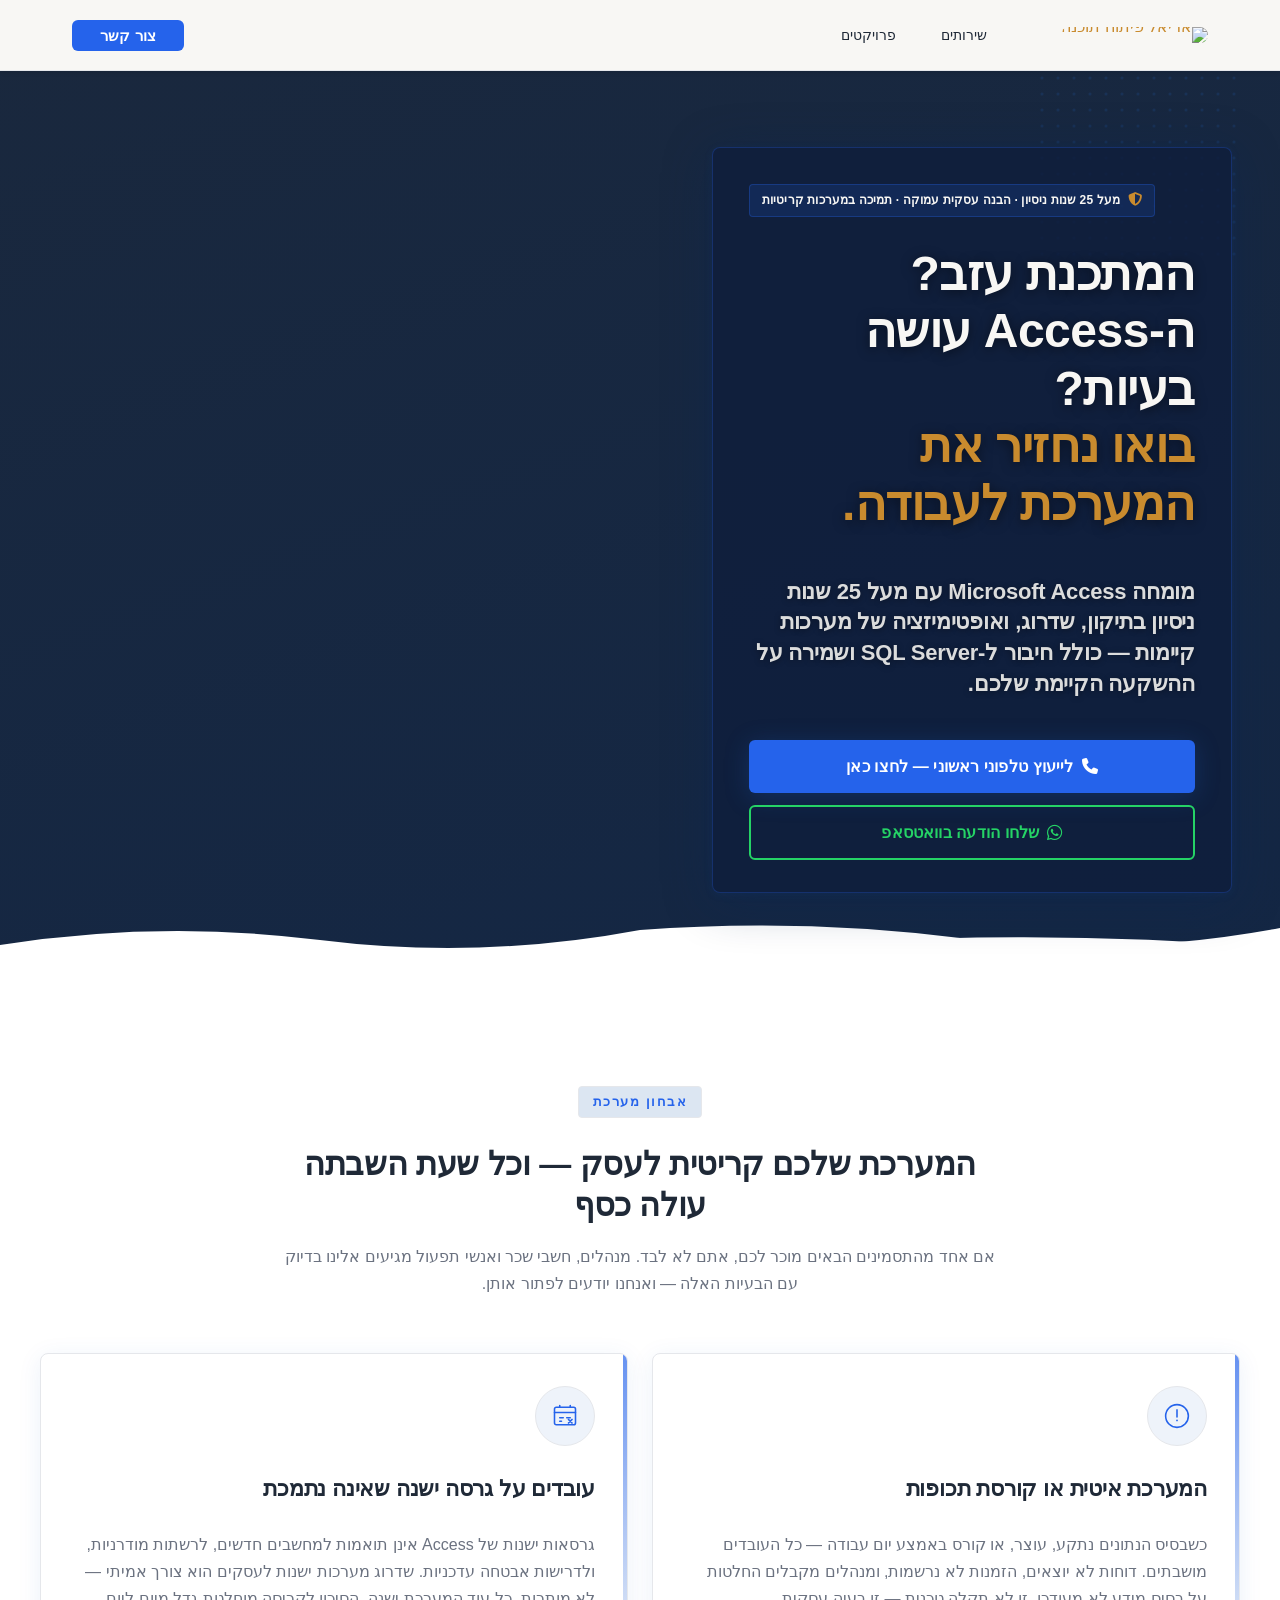
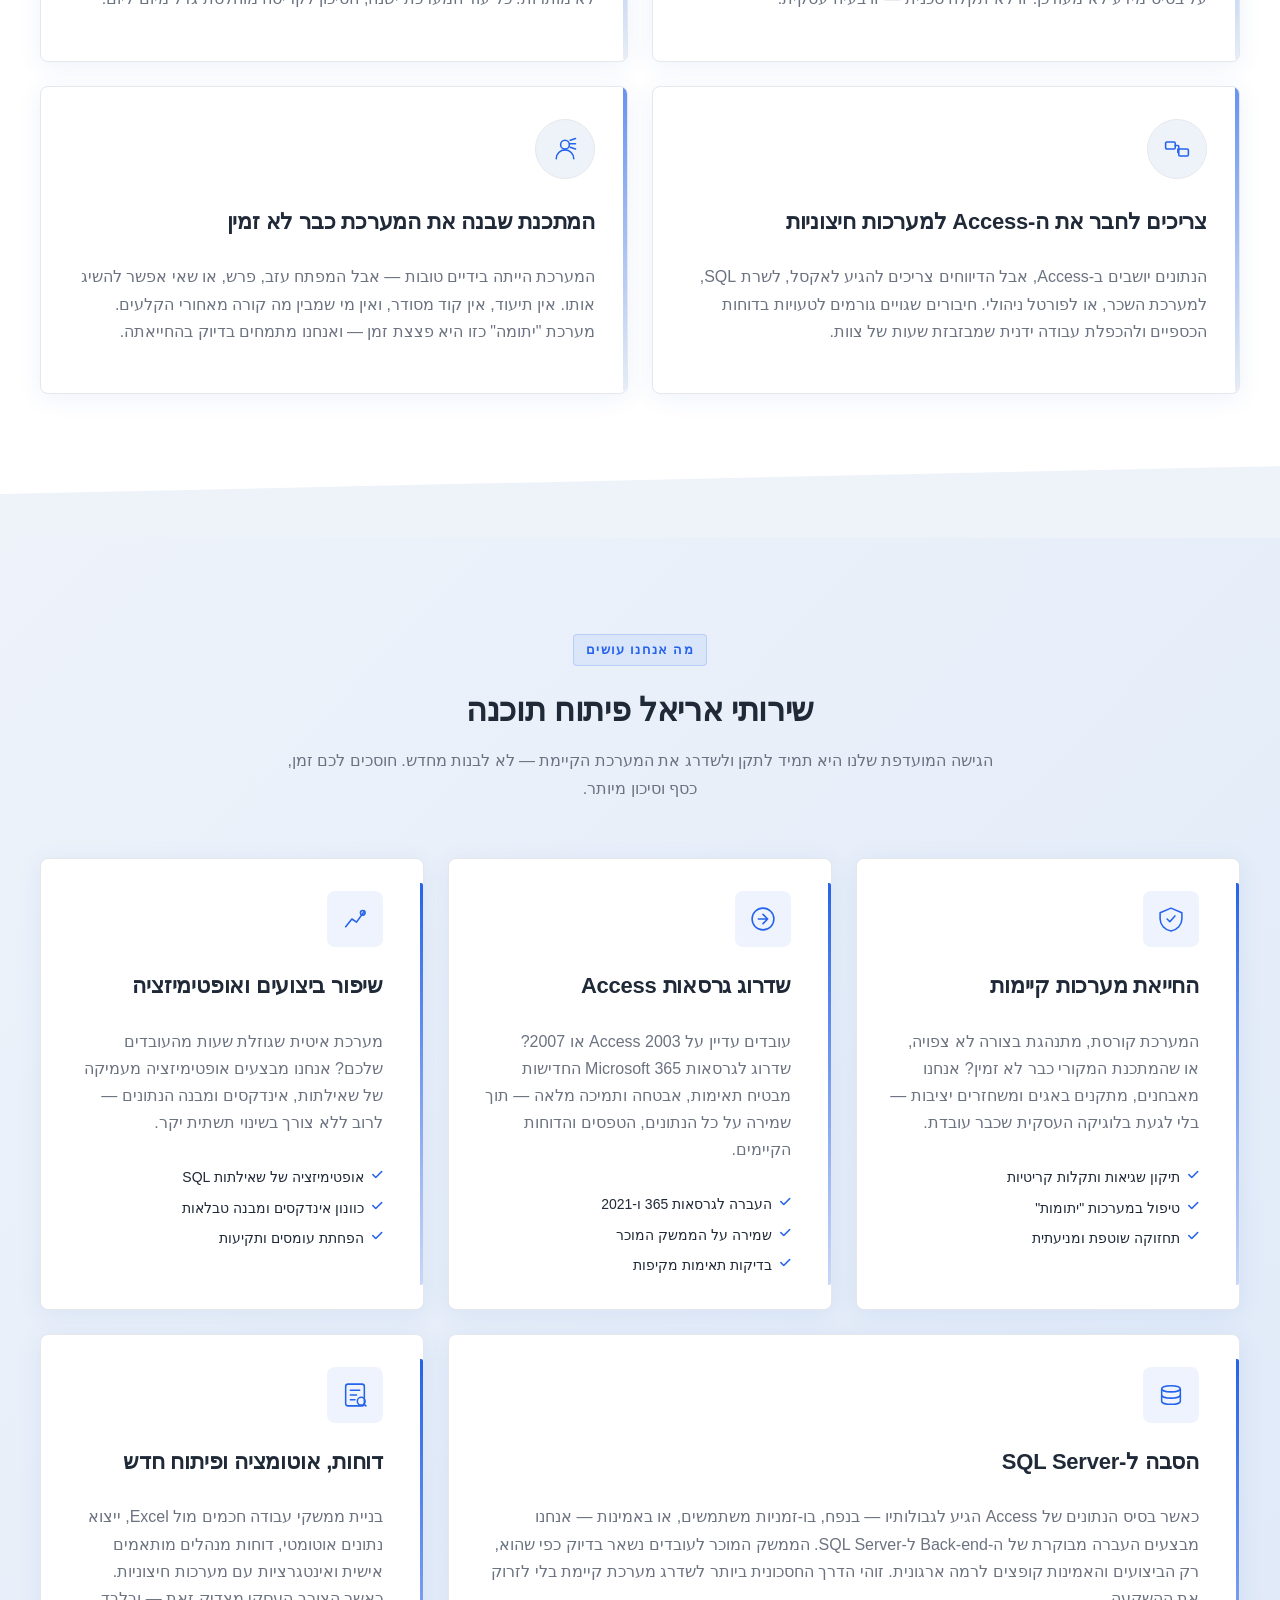
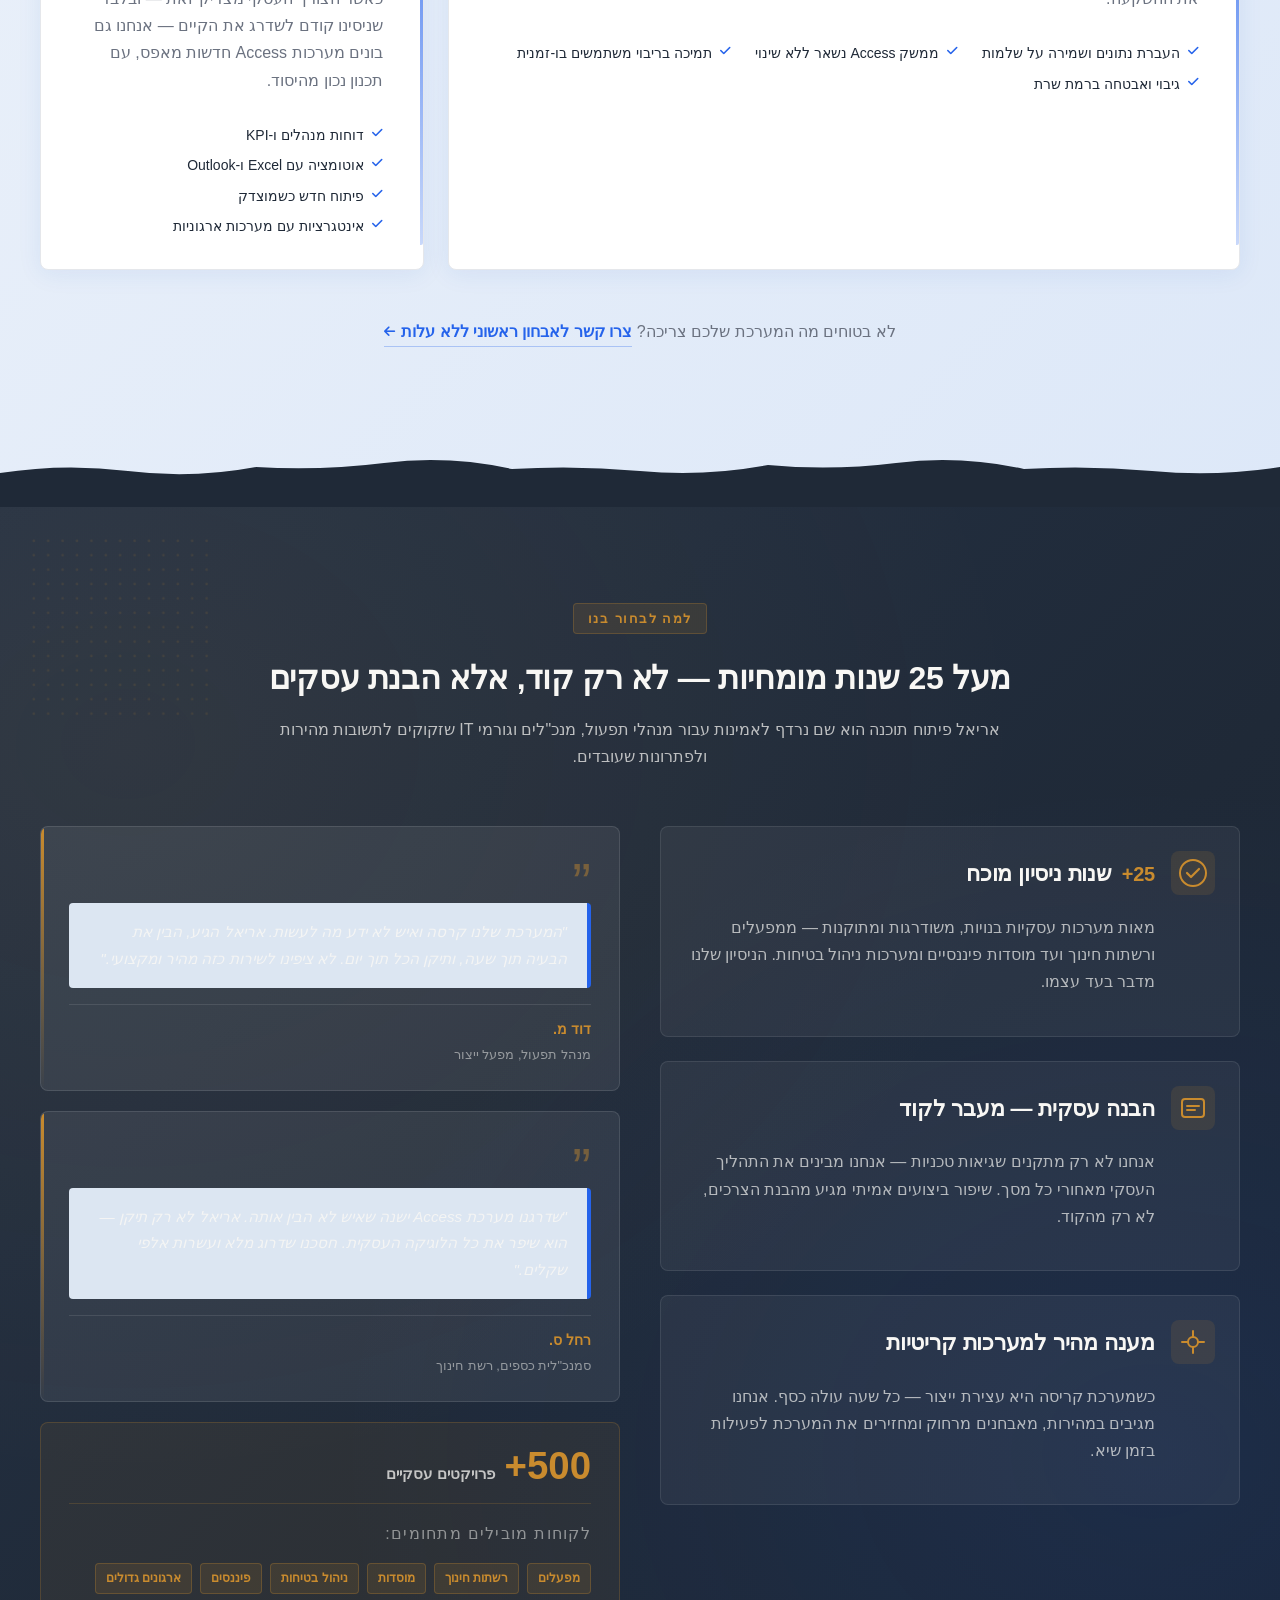
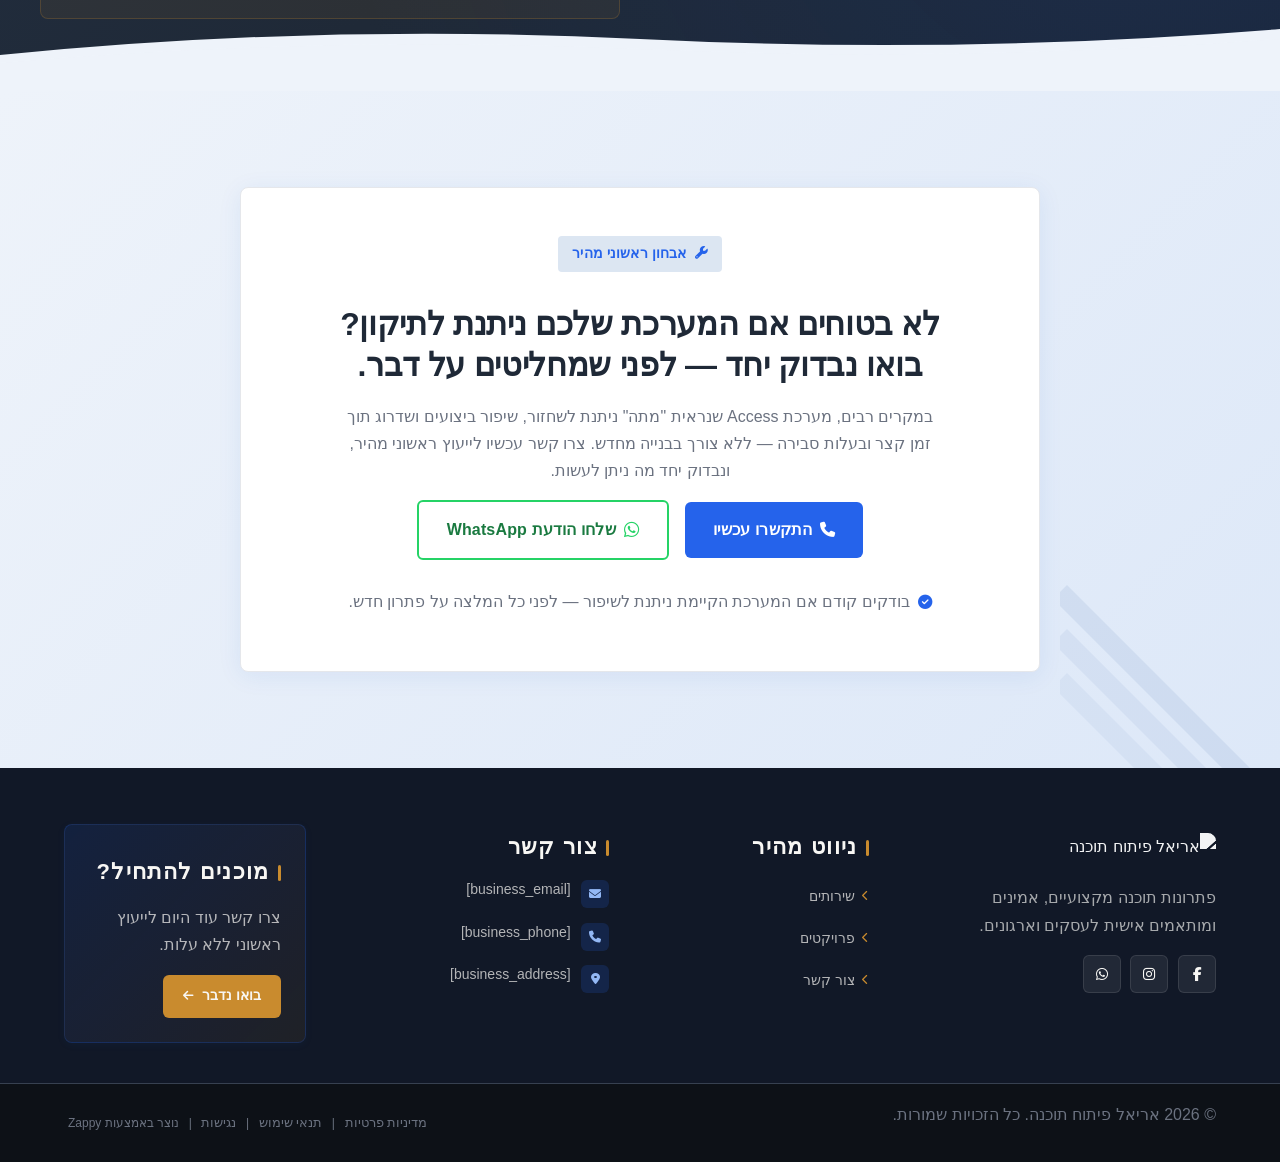
==== commit 930575a0: "Background sync: Progressive GitHub Sync" ====
--- a/index.html
+++ b/index.html
@@ -768,10 +768,10 @@
 </script>
   
   <main>
-    <section class="index-hero-section" data-layout-spec="בית-hero" dir="rtl" data-hero-type="fullscreen-scrim">
+    <section class="index-hero-section" data-layout-spec="בית-hero" dir="rtl" data-hero-type="fullscreen-scrim" data-zappy-content-align="center-right">
   <!-- Background Image -->
   <div class="index-hero-bg">
-    <img data-hero-bg="true" data-placeholder="index-hero-image-1" data-context="A realistic, muted-tone business operations environment: a professional office or factory administration room with a computer workstation showing a database management interface on screen. The scene includes an organized desk with documents, a monitor displaying data tables or forms, and a calm institutional atmosphere. The color palette is muted blue-gray and neutral, suitable for a dark overlay. No people, no close-up tech clichés, wide angle, depth of field, photorealistic." width="1200" height="700" src="/assets/site-index-hero-image-1.webp" alt="סביבת עבודה עסקית עם תחנת מחשב ומסד נתונים">
+    <img data-hero-bg="true" data-placeholder="index-hero-image-1" data-context="A realistic, muted-tone business operations environment: a professional office or factory administration room with a computer workstation showing a database management interface on screen. The scene includes an organized desk with documents, a monitor displaying data tables or forms, and a calm institutional atmosphere. The color palette is muted blue-gray and neutral, suitable for a dark overlay. No people, no close-up tech clichés, wide angle, depth of field, photorealistic." width="1200" height="700" src="/assets/site-index-hero-image-1-1777625981647-orxo6f.webp?v=1777625981647" alt="סביבת עבודה עסקית עם תחנת מחשב ומסד נתונים">
   </div>
 
   <!-- Scrim Overlay -->
@@ -788,7 +788,7 @@
   </svg>
 
   <!-- Content Container -->
-  <div class="index-hero-container">
+  <div class="index-hero-container" data-zappy-align-target="true">
     <!-- Overlay Card -->
     <article class="index-hero-card">
       <!-- Trust Badge -->
--- a/styles.css
+++ b/styles.css
@@ -2554,14 +2554,12 @@
   border-radius: 0;
 }
 
-/* ── Scrim Overlay ── */
 .index-hero-section .index-hero-scrim {
   position: absolute;
   inset: 0;
   z-index: 1;
   pointer-events: none;
-  background-image:
-    linear-gradient(160deg, rgba(10,37,80,0.55) 0%, rgba(10,37,80,0.82) 55%, rgba(10,37,80,0.93) 100%);
+  background-image: linear-gradient(160deg, rgba(10,37,80,0.25) 0%, rgba(10,37,80,0.42) 55%, rgba(10,37,80,0.55) 100%);
 }
 
 /* ── Dotted Grid Decoration ── */
@@ -2576,16 +2574,15 @@
   opacity: 1;
 }
 
-/* ── Container ── */
 .index-hero-section .index-hero-container {
   position: relative;
   z-index: 10;
   width: 100%;
   max-width: 1200px;
   margin: 0 auto;
-  padding: 120px 32px 0 32px;
-  display: flex;
-  justify-content: flex-start;
+  padding: 120px 40px 0 400px;
+  display: flex;
+  justify-content: flex-end;
   align-items: flex-end;
   min-height: 100vh;
   box-sizing: border-box;
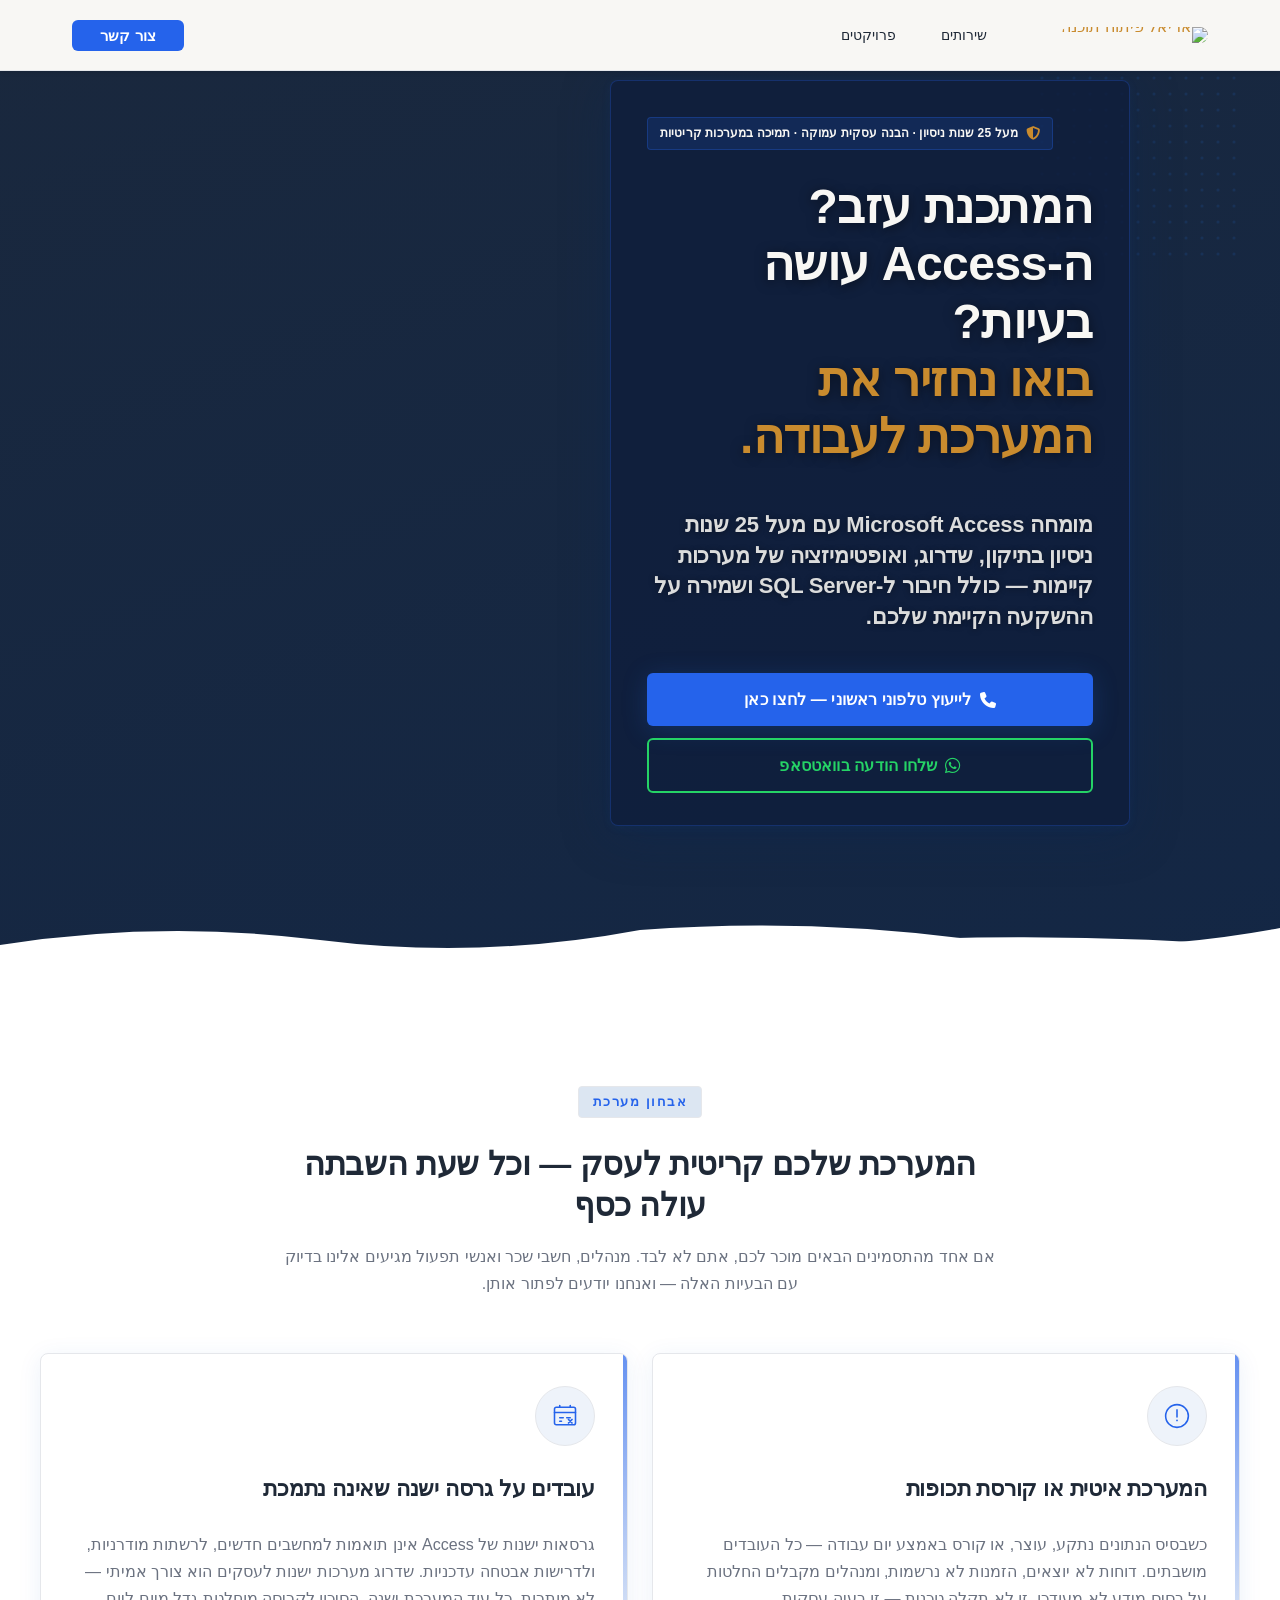
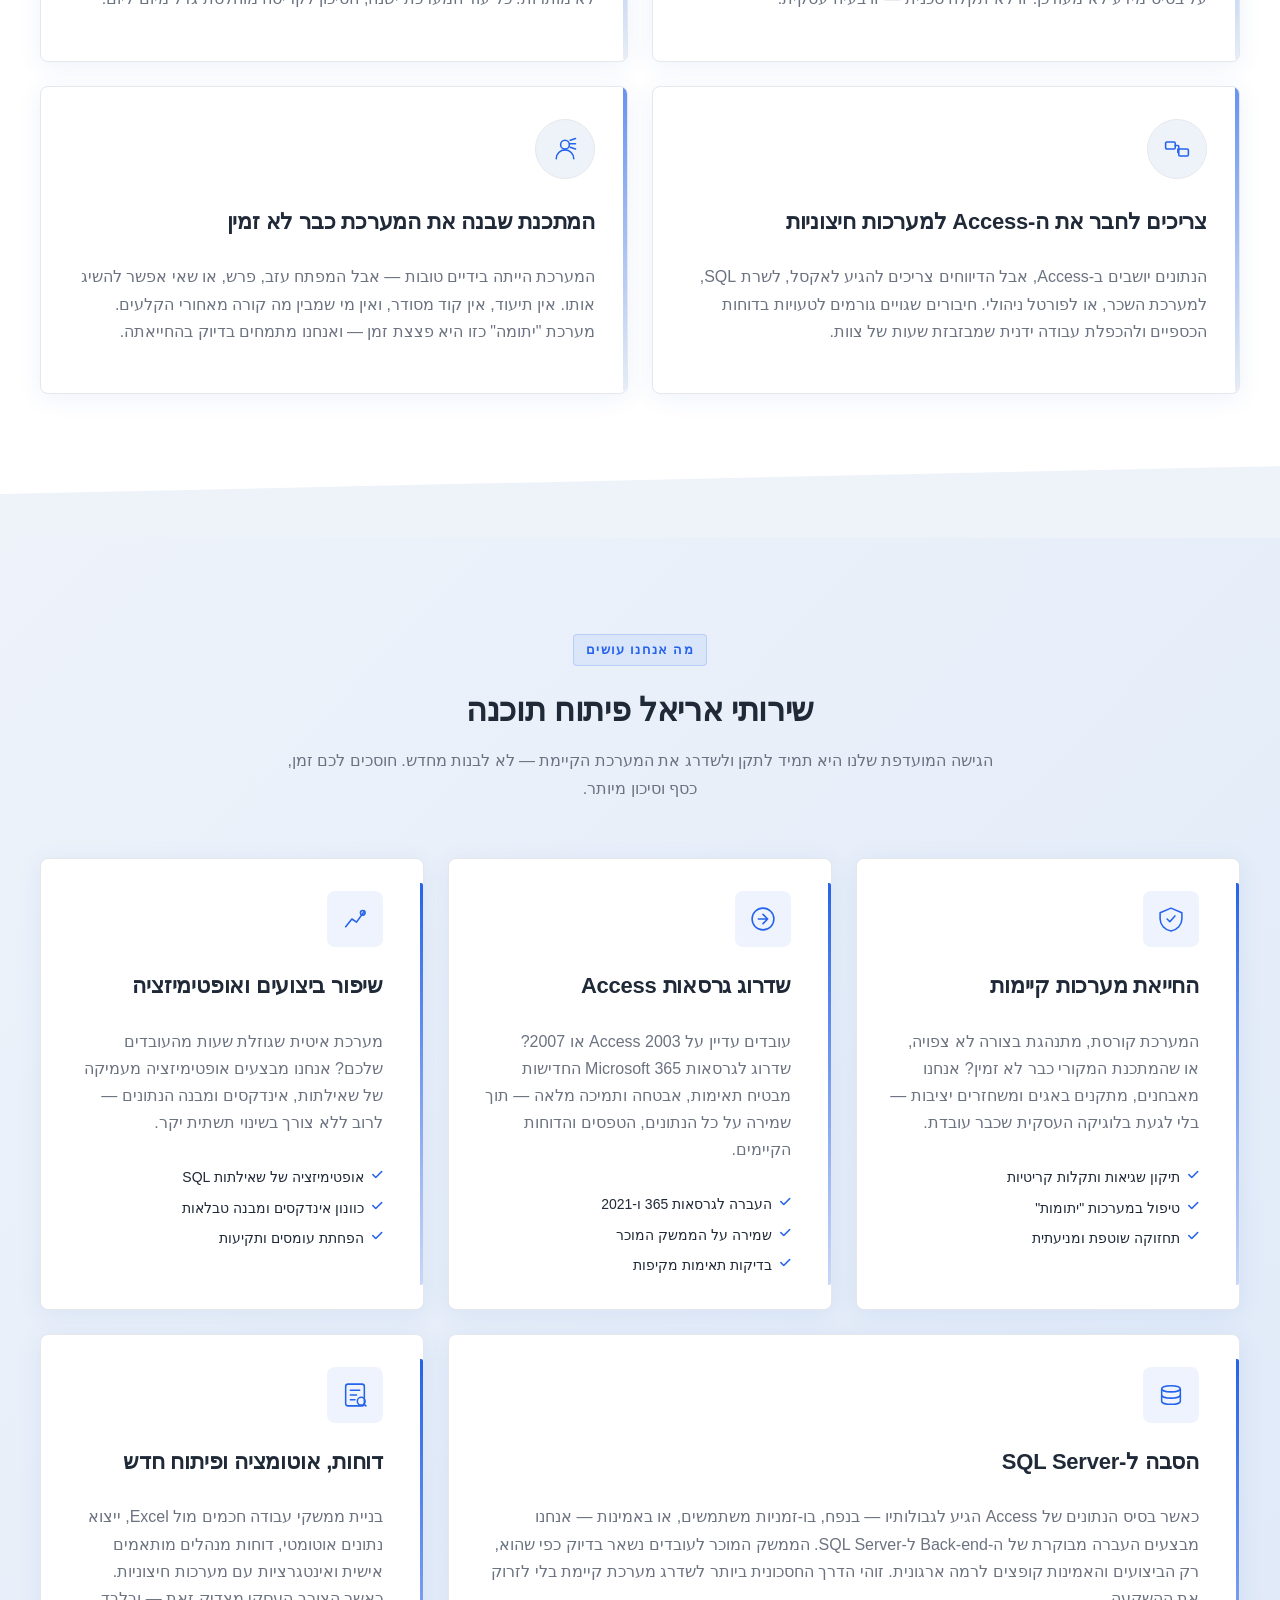
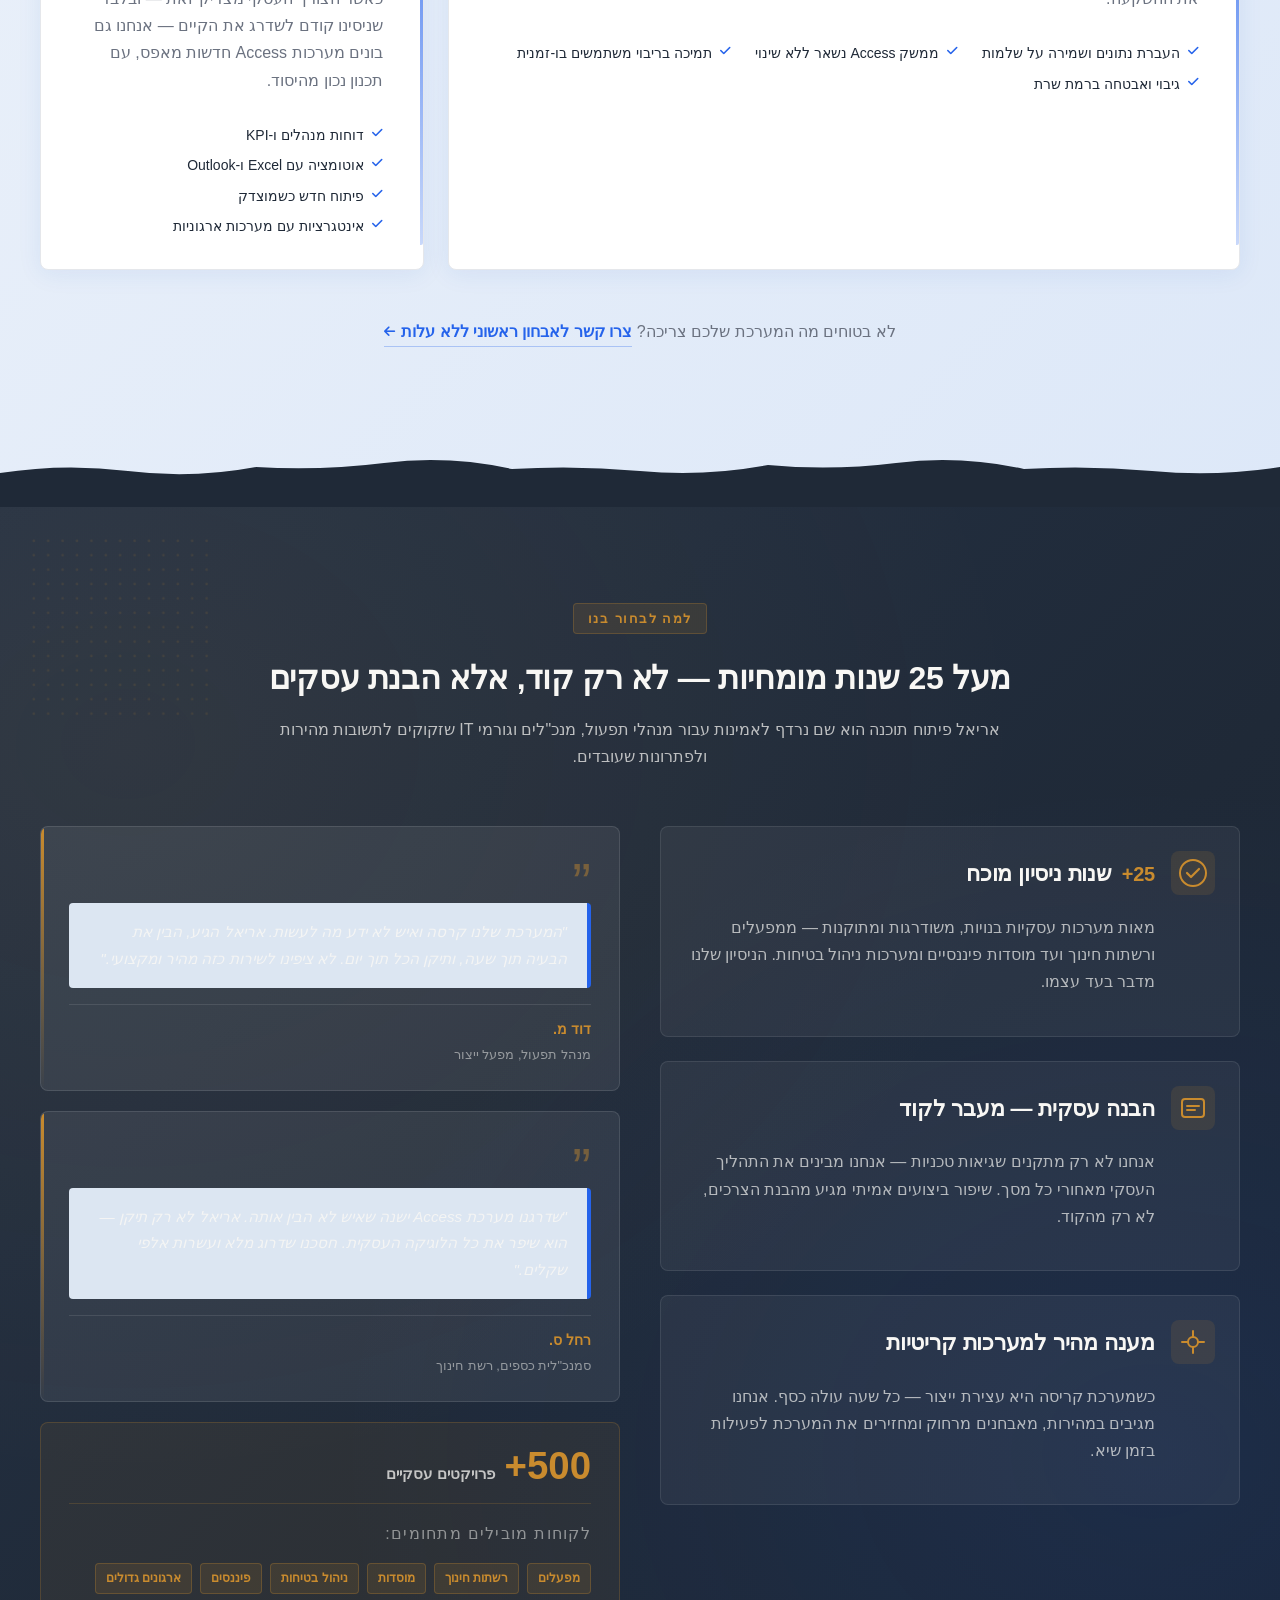
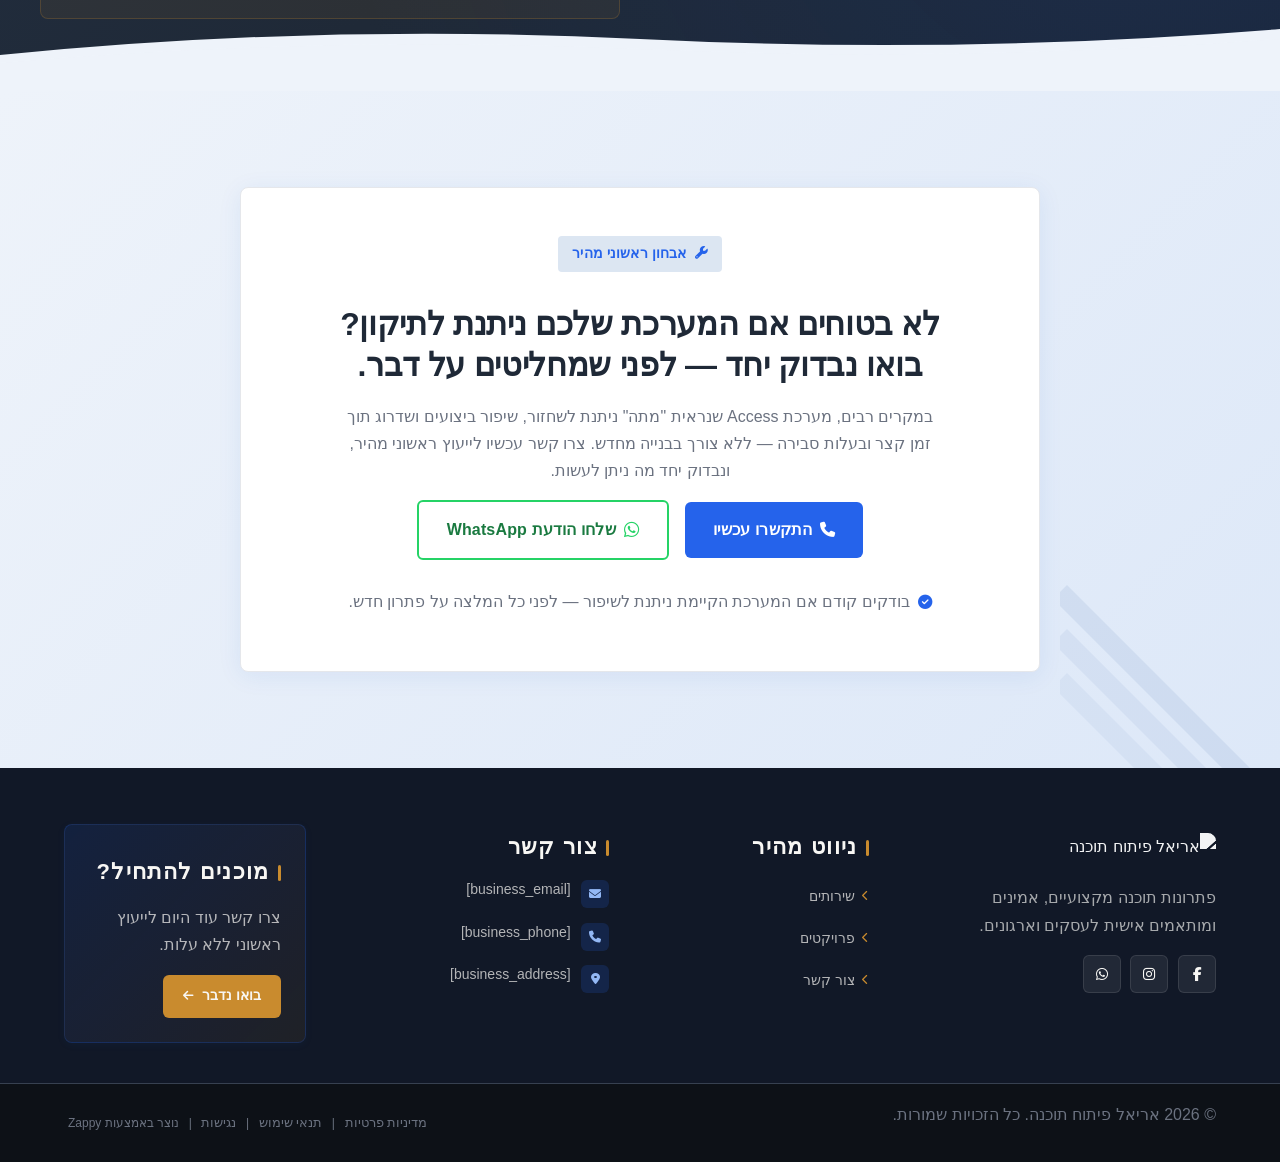
==== commit 8058345e: "Background sync: Progressive GitHub Sync" ====
--- a/index.html
+++ b/index.html
@@ -788,7 +788,7 @@
   </svg>
 
   <!-- Content Container -->
-  <div class="index-hero-container" data-zappy-align-target="true">
+  <div class="index-hero-container" data-zappy-align-target="true" style="justify-content: flex-end !important; align-items: flex-start !important; padding-bottom: 0 !important;">
     <!-- Overlay Card -->
     <article class="index-hero-card">
       <!-- Trust Badge -->
--- a/styles.css
+++ b/styles.css
@@ -2523,7 +2523,6 @@
 html[dir="rtl"] .footer-contact .contact-icon { order: 0 !important; }
 html[dir="rtl"] .footer-contact .contact-text { order: 1 !important; }
 html[dir="rtl"] .footer-contact li > a { flex-direction: row !important; }
-/* index-hero */
 .index-hero-section {
   position: relative;
   width: 100%;
@@ -2532,7 +2531,7 @@
   background-color: #1F2937;
   color: var(--text-light);
   display: flex;
-  align-items: flex-end;
+  align-items: flex-start;
   padding-bottom: 90px;
   direction: rtl;
 }
@@ -8595,6 +8594,12 @@
   body.accessibility-widget-visible ._access-menu {
     display: none !important;
   }
+}
+
+.index-hero-section .index-hero-container {
+  justify-content: flex-end !important;
+  align-items: flex-start !important;
+  padding: 80px 40px 0 420px !important;
 }
 /* mobile-submenu-overflow-fix */
 @media (max-width: 768px) {
